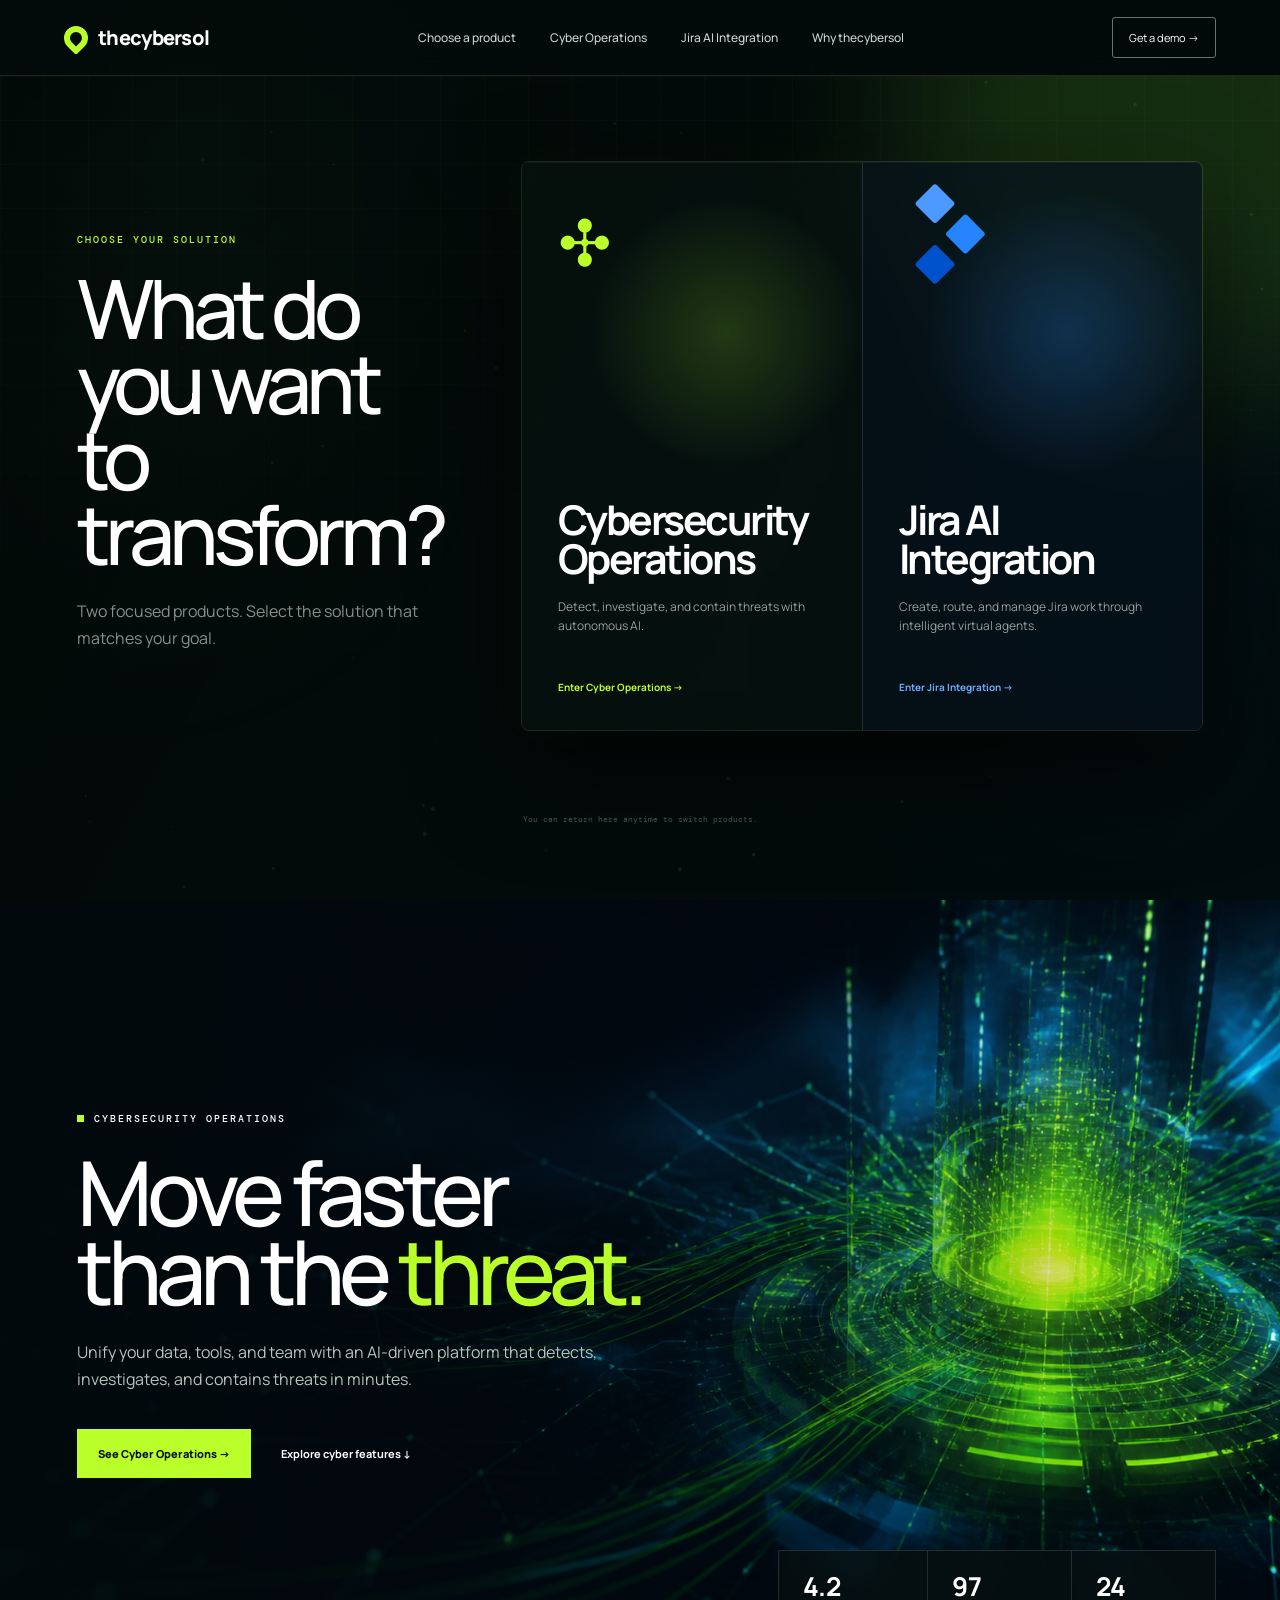
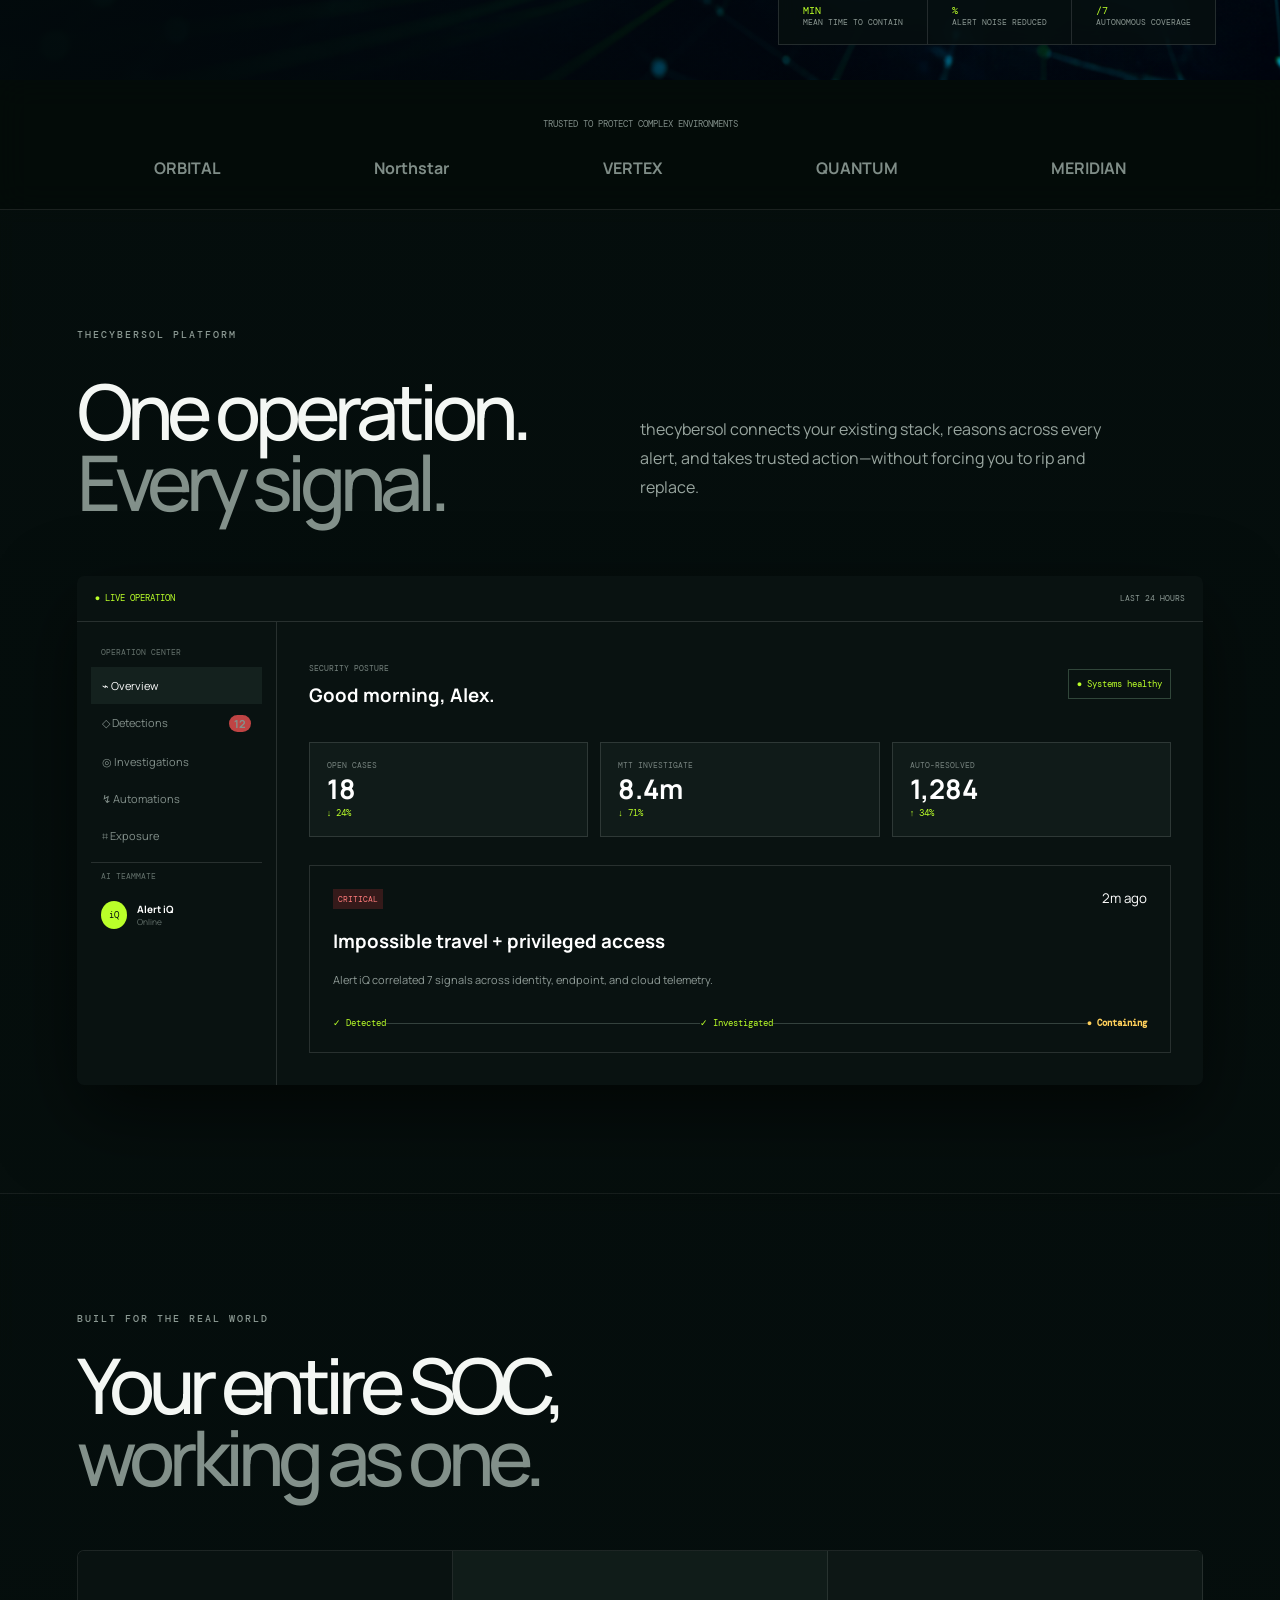
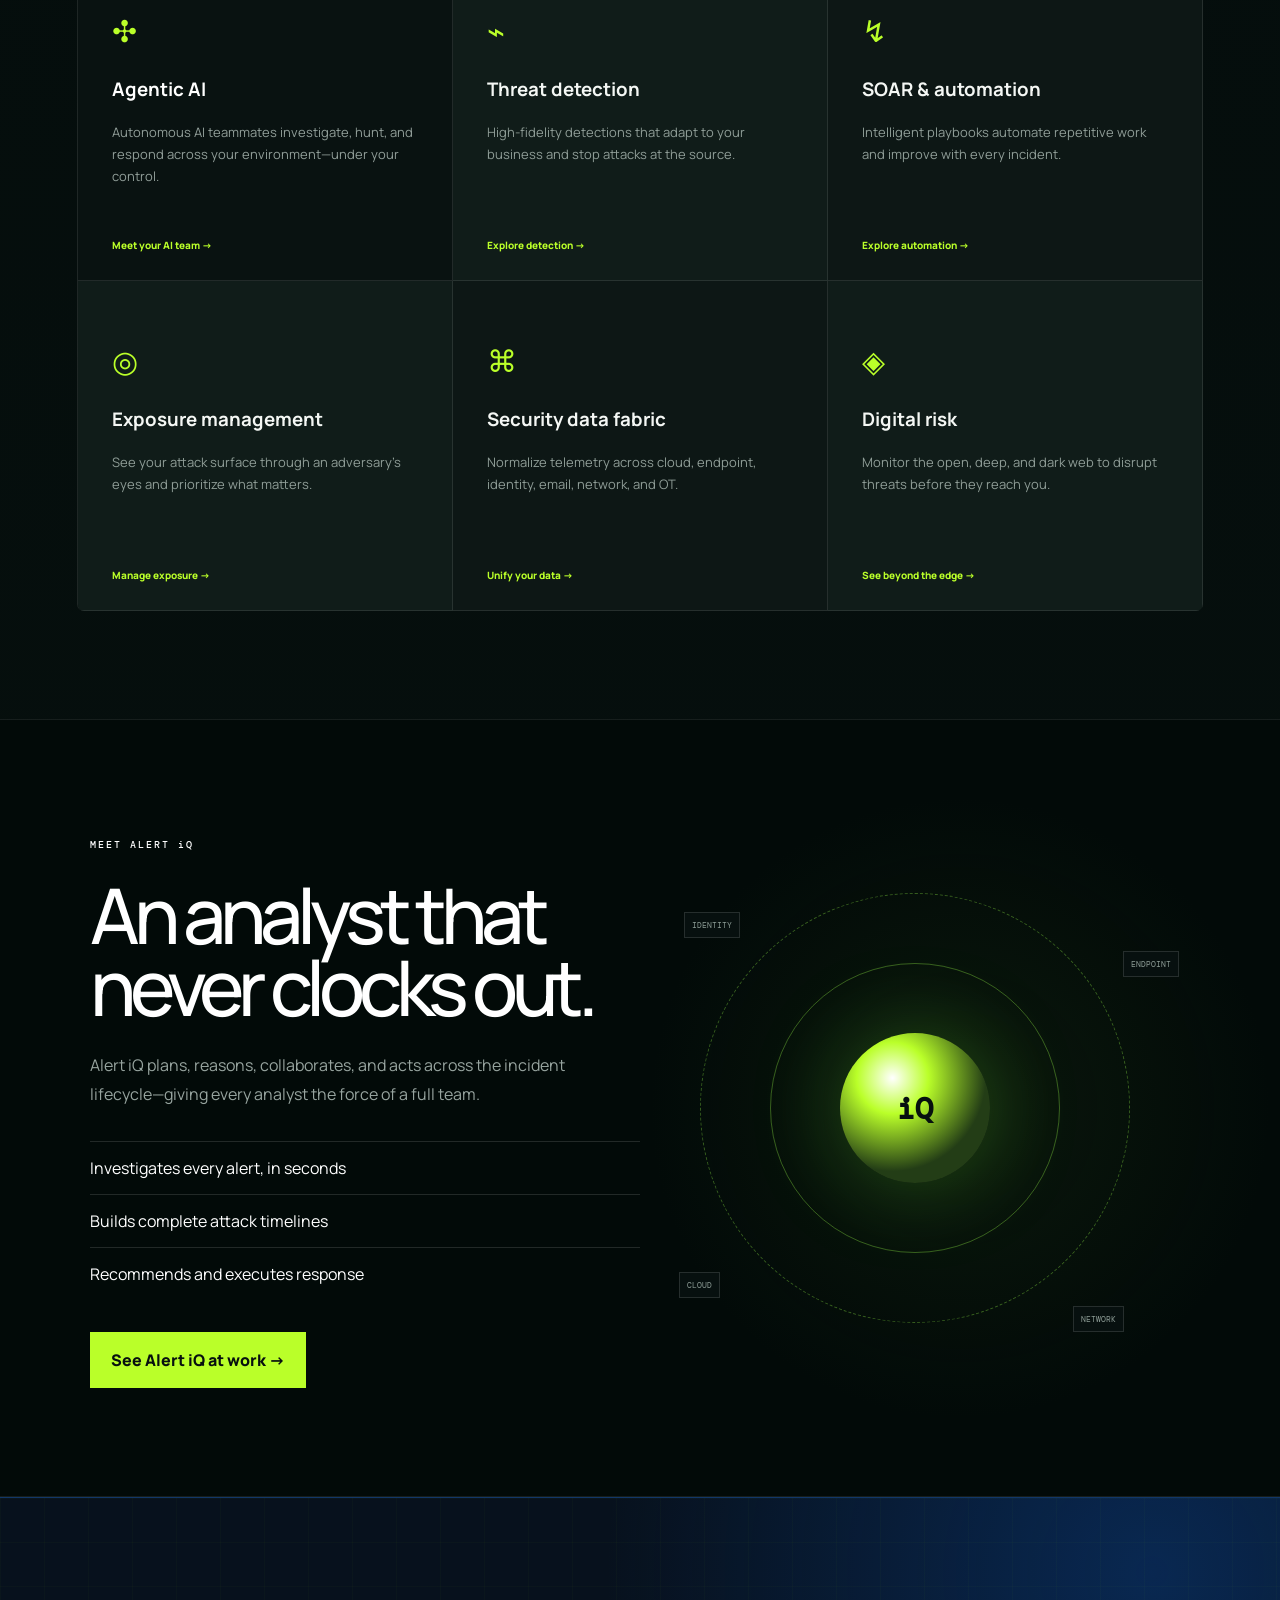
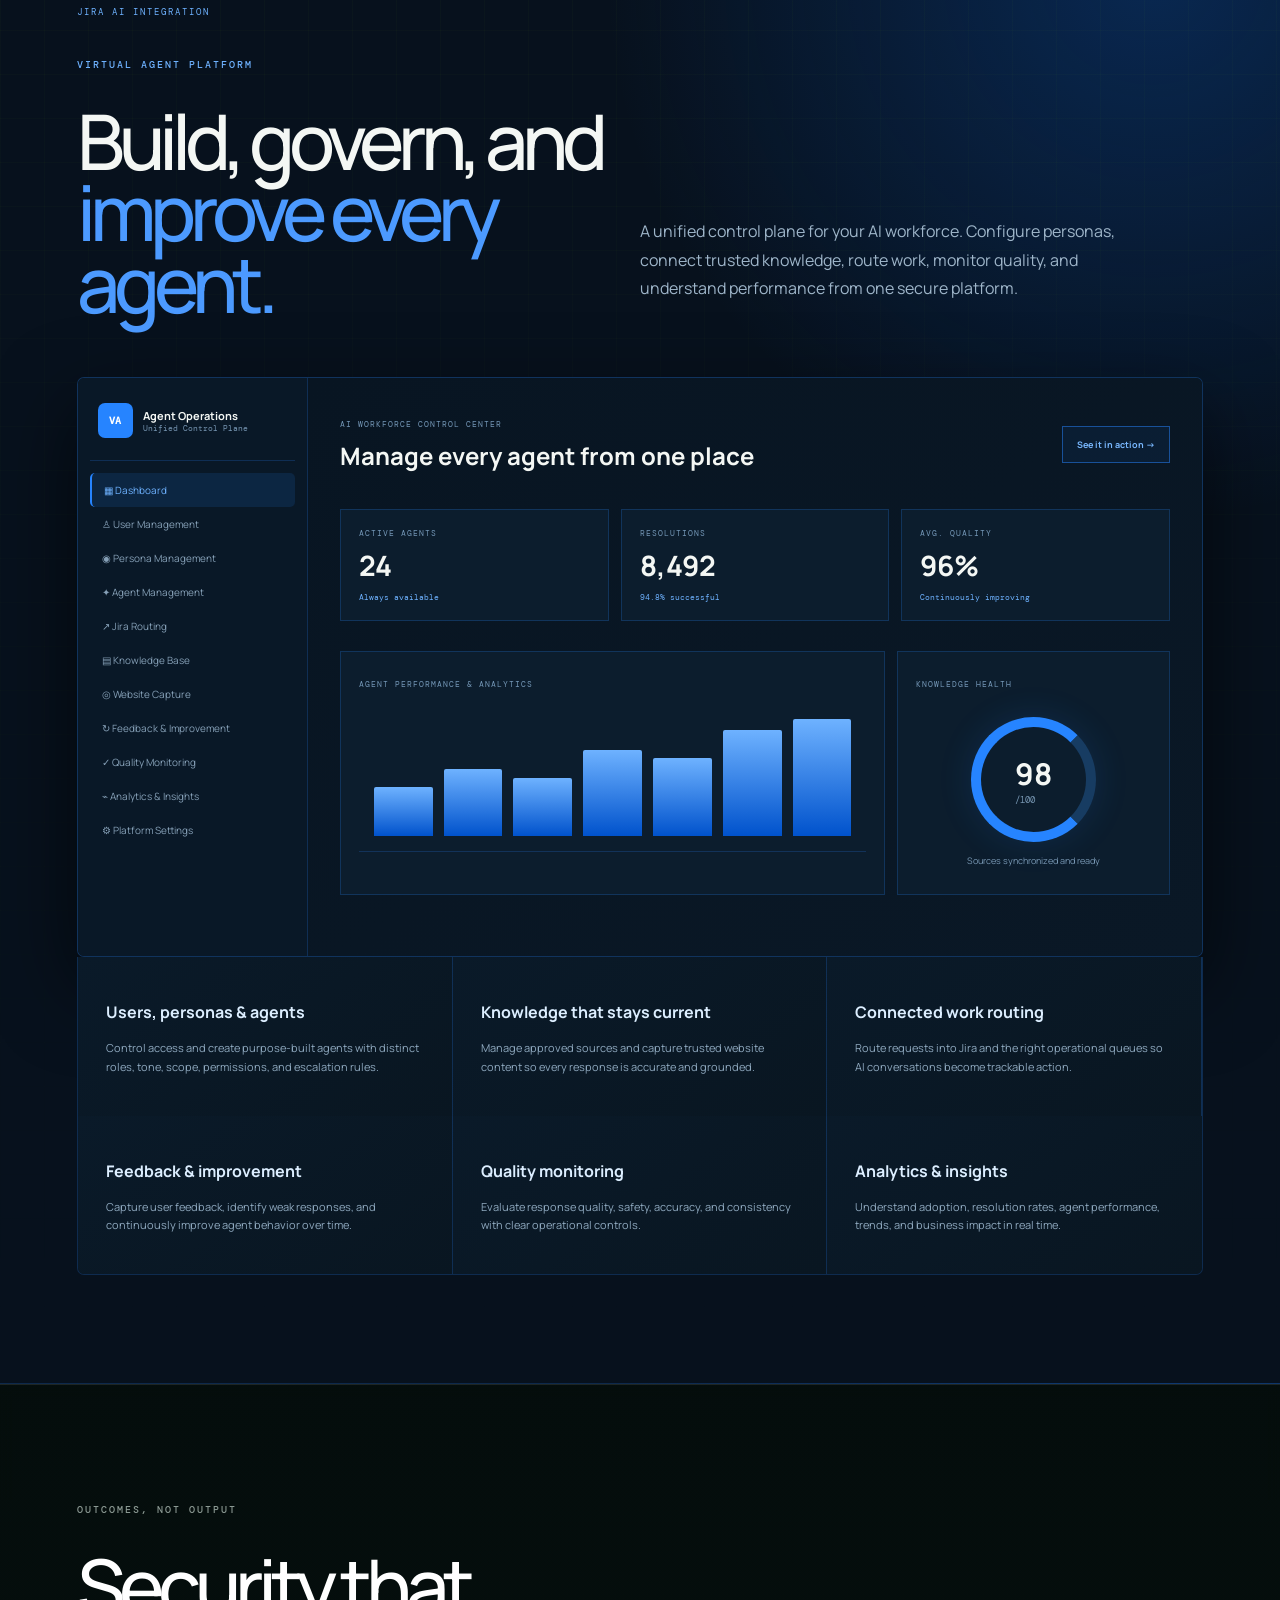
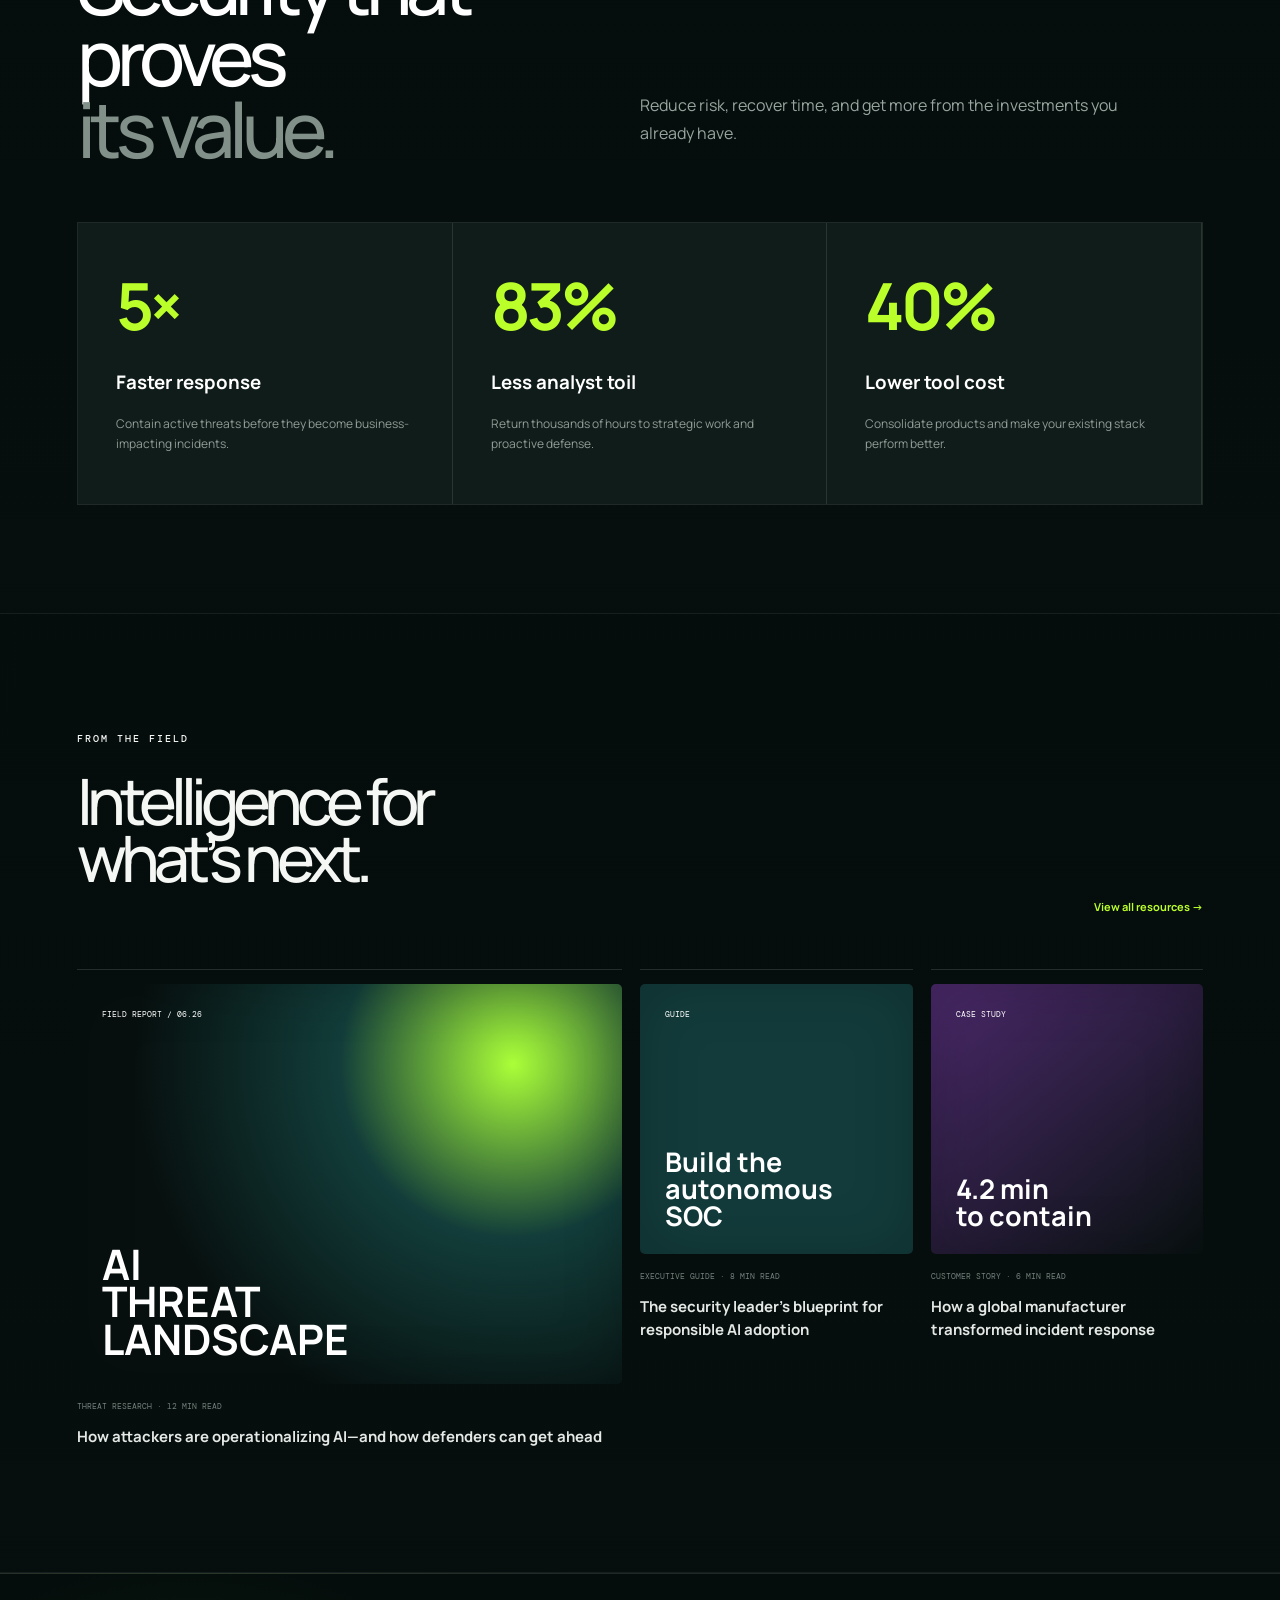
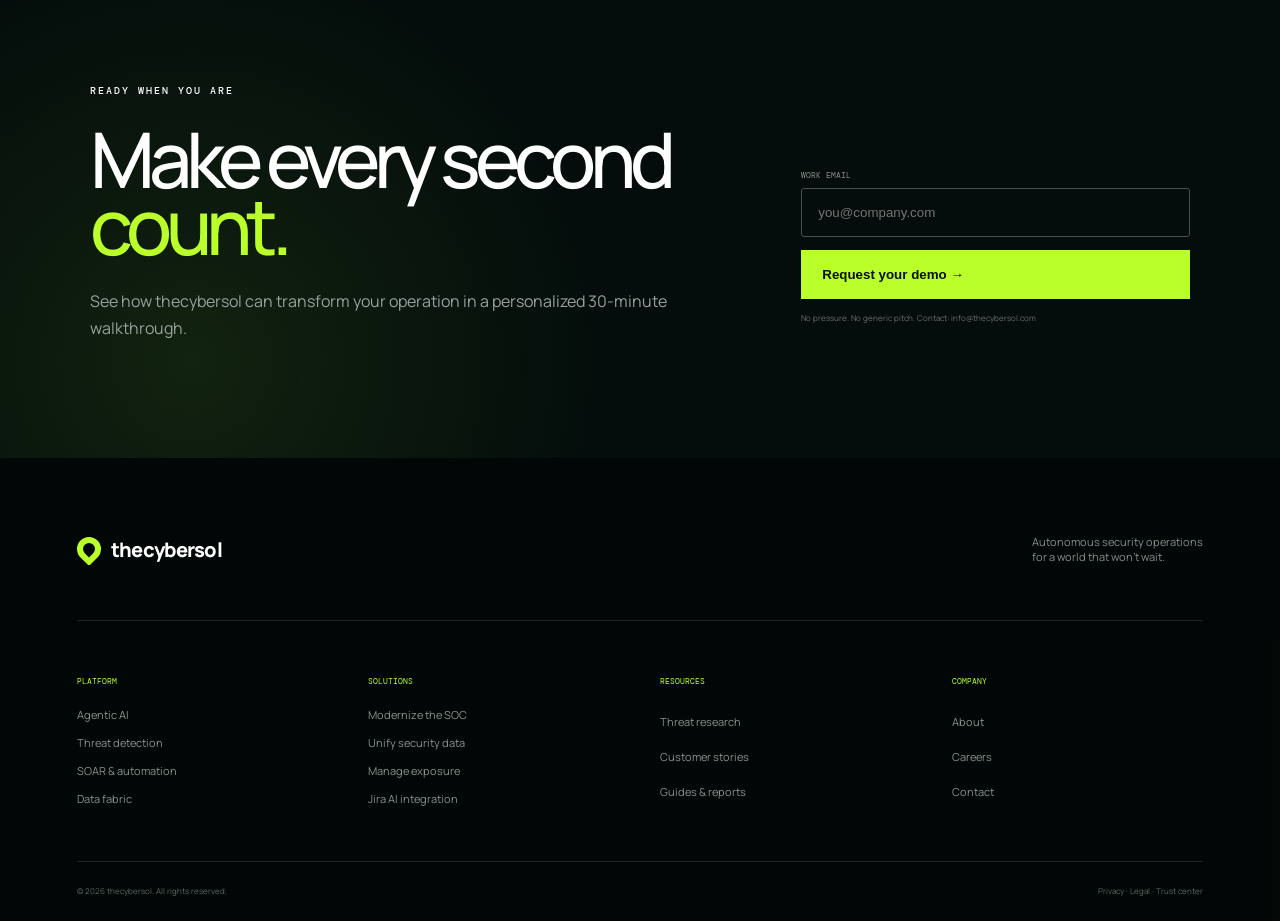
==== index.html @ edd3845a "Submit demo and career forms without redirects" ====
<!doctype html><html lang="en"><head><meta charset="utf-8"><meta name="viewport" content="width=device-width,initial-scale=1"><meta name="description" content="thecybersol unifies detection, investigation and response with agentic AI."><title>thecybersol | Autonomous Security Operations</title><link rel="preconnect" href="https://fonts.googleapis.com"><link rel="preconnect" href="https://fonts.gstatic.com" crossorigin><link href="https://fonts.googleapis.com/css2?family=DM+Mono:wght@400;500&family=Manrope:wght@400;500;600;700;800&display=swap" rel="stylesheet"><link rel="stylesheet" href="cyber.css?v=clean-6"><link rel="stylesheet" href="dark-theme.css?v=clean-6"><link rel="stylesheet" href="products.css?v=clean-6"><link rel="stylesheet" href="choice.css?v=clean-6"><link rel="stylesheet" href="jira-blue.css?v=clean-6"><link rel="stylesheet" href="no-numbers.css?v=clean-6"><link rel="stylesheet" href="resource-modal.css?v=clean-6"><link rel="stylesheet" href="live-theme.css?v=clean-6"><link rel="stylesheet" href="vivid-live.css?v=clean-6"><link rel="stylesheet" href="clean-polish.css?v=clean-6"><script src="cyber.js?v=form-7" defer></script></head><body>
<a class="skip" href="#main">Skip to content</a>
<header><a class="logo" href="#"><i></i>thecybersol</a><button class="menu" aria-expanded="false">Menu</button><nav><a href="#choose">Choose a product</a><a href="#cyber">Cyber Operations</a><a href="#jira">Jira AI Integration</a><a href="#results">Why thecybersol</a></nav><a class="outline" href="#demo">Get a demo →</a></header>
<main id="main"><section class="choice-gateway" id="choose"><div class="choice-head"><p class="eyebrow">CHOOSE YOUR SOLUTION</p><h1>What do you want<br>to transform?</h1><p>Two focused products. Select the solution that matches your goal.</p></div><div class="choice-grid"><a class="choice cyber-choice" href="#cyber"><span class="choice-number">01 / SECURITY</span><i>✣</i><div><h2>Cybersecurity<br>Operations</h2><p>Detect, investigate, and contain threats with autonomous AI.</p><b>Enter Cyber Operations →</b></div></a><a class="choice jira-choice" href="#jira"><span class="choice-number">02 / WORKFLOW</span><div class="choice-jira"><i></i><i></i><i></i></div><div><h2>Jira AI<br>Integration</h2><p>Create, route, and manage Jira work through intelligent virtual agents.</p><b>Enter Jira Integration →</b></div></a></div><small class="choice-note">You can return here anytime to switch products.</small></section><section class="hero" id="cyber"><img src="assets/cybersol-hero.png" alt="Abstract illuminated cybersecurity data network"><div class="shade"></div><div class="hero-copy"><p class="eyebrow"><i></i>CYBERSECURITY OPERATIONS</p><h1>Move faster<br>than the <em>threat.</em></h1><p>Unify your data, tools, and team with an AI-driven platform that detects, investigates, and contains threats in minutes.</p><div class="actions"><a class="btn" href="#demo">See Cyber Operations →</a><a href="#platform">Explore cyber features ↓</a></div></div><div class="metrics"><div><strong data-count="4.2">0</strong><b> MIN</b><small>MEAN TIME TO CONTAIN</small></div><div><strong data-count="97">0</strong><b>%</b><small>ALERT NOISE REDUCED</small></div><div><strong data-count="24">0</strong><b>/7</b><small>AUTONOMOUS COVERAGE</small></div></div></section>
<section class="trust"><small>TRUSTED TO PROTECT COMPLEX ENVIRONMENTS</small><div><b>ORBITAL</b><b>Northstar</b><b>VERTEX</b><b>QUANTUM</b><b>MERIDIAN</b></div></section>
<section class="section" id="platform"><div class="heading"><p class="eyebrow">THECYBERSOL PLATFORM</p><h2>One operation.<br><em>Every signal.</em></h2><p>thecybersol connects your existing stack, reasons across every alert, and takes trusted action—without forcing you to rip and replace.</p></div><div class="console"><div class="bar"><span>● LIVE OPERATION</span><small>LAST 24 HOURS</small></div><div class="console-body"><aside><small>OPERATION CENTER</small><a class="active">⌁ Overview</a><a>◇ Detections <b>12</b></a><a>◎ Investigations</a><a>↯ Automations</a><a>⌗ Exposure</a><hr><small>AI TEAMMATE</small><div class="agent"><i>iQ</i><span><b>Alert iQ</b><small>Online</small></span></div></aside><div class="dash"><div class="dash-head"><div><small>SECURITY POSTURE</small><h3>Good morning, Alex.</h3></div><span>● Systems healthy</span></div><div class="stats"><article><small>OPEN CASES</small><b>18</b><em>↓ 24%</em></article><article><small>MTT INVESTIGATE</small><b>8.4m</b><em>↓ 71%</em></article><article><small>AUTO-RESOLVED</small><b>1,284</b><em>↑ 34%</em></article></div><div class="case"><div><mark>CRITICAL</mark><small>2m ago</small></div><h3>Impossible travel + privileged access</h3><p>Alert iQ correlated 7 signals across identity, endpoint, and cloud telemetry.</p><div class="timeline"><span>✓ Detected</span><i></i><span>✓ Investigated</span><i></i><b>● Containing</b></div></div></div></div></div></section>
<section class="section" id="solutions"><div class="heading solo"><p class="eyebrow">BUILT FOR THE REAL WORLD</p><h2>Your entire SOC,<br><em>working as one.</em></h2></div><div class="cards"><article class="dark"><small>01</small><i>✣</i><h3>Agentic AI</h3><p>Autonomous AI teammates investigate, hunt, and respond across your environment—under your control.</p><a href="#demo">Meet your AI team →</a></article><article><small>02</small><i>⌁</i><h3>Threat detection</h3><p>High-fidelity detections that adapt to your business and stop attacks at the source.</p><a href="#demo">Explore detection →</a></article><article><small>03</small><i>↯</i><h3>SOAR & automation</h3><p>Intelligent playbooks automate repetitive work and improve with every incident.</p><a href="#demo">Explore automation →</a></article><article><small>04</small><i>◎</i><h3>Exposure management</h3><p>See your attack surface through an adversary's eyes and prioritize what matters.</p><a href="#demo">Manage exposure →</a></article><article><small>05</small><i>⌘</i><h3>Security data fabric</h3><p>Normalize telemetry across cloud, endpoint, identity, email, network, and OT.</p><a href="#demo">Unify your data →</a></article><article><small>06</small><i>◈</i><h3>Digital risk</h3><p>Monitor the open, deep, and dark web to disrupt threats before they reach you.</p><a href="#demo">See beyond the edge →</a></article></div></section>
<section class="alertiq"><div><p class="eyebrow">MEET ALERT iQ</p><h2>An analyst that<br>never clocks out.</h2><p>Alert iQ plans, reasons, collaborates, and acts across the incident lifecycle—giving every analyst the force of a full team.</p><ol><li><b>01</b> Investigates every alert, in seconds</li><li><b>02</b> Builds complete attack timelines</li><li><b>03</b> Recommends and executes response</li></ol><a class="btn" href="#demo">See Alert iQ at work →</a></div><div class="orb"><div class="ring one"></div><div class="ring two"></div><b>iQ</b><span class="t1">IDENTITY</span><span class="t2">ENDPOINT</span><span class="t3">CLOUD</span><span class="t4">NETWORK</span></div></section>
<section class="agent-platform section" id="agent-platform"><div class="heading"><p class="eyebrow">VIRTUAL AGENT PLATFORM</p><h2>Build, govern, and<br><em>improve every agent.</em></h2><p>A unified control plane for your AI workforce. Configure personas, connect trusted knowledge, route work, monitor quality, and understand performance from one secure platform.</p></div><div class="admin-shell"><aside><div class="admin-brand"><i>VA</i><span><b>Agent Operations</b><small>Unified Control Plane</small></span></div><a class="selected">▦ Dashboard</a><a>♙ User Management</a><a>◉ Persona Management</a><a>✦ Agent Management</a><a>↗ Jira Routing</a><a>▤ Knowledge Base</a><a>◎ Website Capture</a><a>↻ Feedback & Improvement</a><a>✓ Quality Monitoring</a><a>⌁ Analytics & Insights</a><a>⚙ Platform Settings</a></aside><div class="admin-main"><div class="admin-top"><div><small>AI WORKFORCE CONTROL CENTER</small><h3>Manage every agent from one place</h3></div><a href="#demo">See it in action →</a></div><div class="admin-stats"><article><small>ACTIVE AGENTS</small><b>24</b><span>Always available</span></article><article><small>RESOLUTIONS</small><b>8,492</b><span>94.8% successful</span></article><article><small>AVG. QUALITY</small><b>96%</b><span>Continuously improving</span></article></div><div class="admin-grid"><article><small>AGENT PERFORMANCE & ANALYTICS</small><div class="chart"><i style="height:38%"></i><i style="height:52%"></i><i style="height:45%"></i><i style="height:67%"></i><i style="height:61%"></i><i style="height:82%"></i><i style="height:91%"></i></div></article><article><small>KNOWLEDGE HEALTH</small><div class="health"><b>98</b><span>/100</span></div><p>Sources synchronized and ready</p></article></div></div></div><div class="agent-features"><article><b>01</b><h3>Users, personas & agents</h3><p>Control access and create purpose-built agents with distinct roles, tone, scope, permissions, and escalation rules.</p></article><article><b>02</b><h3>Knowledge that stays current</h3><p>Manage approved sources and capture trusted website content so every response is accurate and grounded.</p></article><article><b>03</b><h3>Connected work routing</h3><p>Route requests into Jira and the right operational queues so AI conversations become trackable action.</p></article><article><b>04</b><h3>Feedback & improvement</h3><p>Capture user feedback, identify weak responses, and continuously improve agent behavior over time.</p></article><article><b>05</b><h3>Quality monitoring</h3><p>Evaluate response quality, safety, accuracy, and consistency with clear operational controls.</p></article><article><b>06</b><h3>Analytics & insights</h3><p>Understand adoption, resolution rates, agent performance, trends, and business impact in real time.</p></article></div></section>
<section class="section results" id="results"><div class="heading"><p class="eyebrow">OUTCOMES, NOT OUTPUT</p><h2>Security that proves<br><em>its value.</em></h2><p>Reduce risk, recover time, and get more from the investments you already have.</p></div><div class="result-grid"><article><b>5×</b><h3>Faster response</h3><p>Contain active threats before they become business-impacting incidents.</p></article><article><b>83%</b><h3>Less analyst toil</h3><p>Return thousands of hours to strategic work and proactive defense.</p></article><article><b>40%</b><h3>Lower tool cost</h3><p>Consolidate products and make your existing stack perform better.</p></article></div></section>
<section class="section" id="resources"><div class="resource-head"><div><p class="eyebrow">FROM THE FIELD</p><h2>Intelligence for<br>what’s next.</h2></div><a href="#">View all resources →</a></div><div class="resources"><article class="wide"><div><small>FIELD REPORT / 06.26</small><b>AI<br>THREAT<br>LANDSCAPE</b></div><small>THREAT RESEARCH · 12 MIN READ</small><h3>How attackers are operationalizing AI—and how defenders can get ahead</h3></article><article><div class="tile teal"><small>GUIDE</small><b>Build the<br>autonomous SOC</b></div><small>EXECUTIVE GUIDE · 8 MIN READ</small><h3>The security leader’s blueprint for responsible AI adoption</h3></article><article><div class="tile purple"><small>CASE STUDY</small><b>4.2 min<br>to contain</b></div><small>CUSTOMER STORY · 6 MIN READ</small><h3>How a global manufacturer transformed incident response</h3></article></div></section>
<section class="demo" id="demo"><div><p class="eyebrow">READY WHEN YOU ARE</p><h2>Make every second<br><em>count.</em></h2><p>See how thecybersol can transform your operation in a personalized 30-minute walkthrough.</p></div><form><label>WORK EMAIL<input type="email" name="email" placeholder="you@company.com" required></label><button class="btn">Request your demo →</button><small>No pressure. No generic pitch. Contact: info@thecybersol.com</small><p aria-live="polite"></p></form></section></main>
<footer class="footer" id="company"><div class="footer-top"><a class="logo" href="#main"><i></i>thecybersol</a><p>Autonomous security operations<br>for a world that won't wait.</p></div><div class="links"><div><b>PLATFORM</b><a href="#cyber">Agentic AI</a><a href="#solutions">Threat detection</a><a href="#solutions">SOAR & automation</a><a href="#platform">Data fabric</a></div><div><b>SOLUTIONS</b><a href="#cyber">Modernize the SOC</a><a href="#platform">Unify security data</a><a href="#solutions">Manage exposure</a><a href="#jira">Jira AI integration</a></div><div><b>RESOURCES</b><a href="#resources">Threat research</a><a href="#results">Customer stories</a><a href="#resources">Guides & reports</a></div><div><b>COMPANY</b><a href="#choose">About</a><a href="careers.html">Careers</a><a href="#demo">Contact</a></div></div><div class="legal"><span>© 2026 thecybersol. All rights reserved.</span><span><a href="privacy.html">Privacy</a> · <a href="legal.html">Legal</a> · <a href="trust-center.html">Trust center</a></span></div></footer></body></html>
---- cyber.css ----
:root{--ink:#07100f;--paper:#f1f0e9;--lime:#baff29;--muted:#a4afaa;--line:#ffffff20}*{box-sizing:border-box}html{scroll-behavior:smooth}body{margin:0;background:var(--paper);color:var(--ink);font-family:Manrope,Arial,sans-serif}a{text-decoration:none;color:inherit}.skip{position:fixed;top:-60px;z-index:99;background:white;padding:12px}.skip:focus{top:10px}.alert{height:42px;background:var(--lime);display:flex;align-items:center;justify-content:center;gap:16px;font-size:11px}.alert b{font:500 9px DM Mono;background:#07100f;color:#fff;padding:5px 8px}.alert a{font-weight:800}header{height:78px;padding:0 5vw;background:var(--ink);color:#fff;display:flex;align-items:center;gap:4vw;border-bottom:1px solid var(--line);position:relative;z-index:10}.logo{font-size:20px;font-weight:800;display:flex;align-items:center}.logo i{width:24px;height:24px;border:6px solid var(--lime);border-radius:50% 50% 10% 50%;transform:rotate(45deg);margin-right:10px}.logo span{color:var(--lime)}nav{display:flex;gap:30px;margin:auto}nav a{font-size:12px;color:#cad3cf}.outline{border:1px solid #66736e;padding:12px 16px;font-size:11px}.menu{display:none}.hero{height:calc(100vh - 120px);min-height:650px;background:#030b0c;color:#fff;position:relative;display:flex;align-items:center;padding:6vw;overflow:hidden}.hero>img,.shade{position:absolute;inset:0;width:100%;height:100%;object-fit:cover}.shade{background:linear-gradient(90deg,#020a0ce8,#020a0c50 60%,transparent)}.hero-copy{position:relative;max-width:800px;z-index:2}.eyebrow{font:500 10px DM Mono;letter-spacing:2px}.hero .eyebrow i{display:inline-block;width:7px;height:7px;background:var(--lime);margin-right:10px}.hero h1,.heading h2,.alertiq h2,.demo h2,.resource-head h2{font-size:clamp(55px,7vw,108px);letter-spacing:-6px;line-height:.88;font-weight:500;margin:28px 0}.hero h1 em,.heading h2 em,.demo h2 em{font-style:normal;color:var(--lime)}.hero-copy>p:not(.eyebrow){max-width:590px;color:#b7c3be;line-height:1.7}.actions{display:flex;gap:30px;align-items:center;margin-top:35px;font-size:11px;font-weight:700}.btn{display:inline-flex;border:0;background:var(--lime);color:var(--ink);padding:17px 21px;font-weight:800;cursor:pointer}.metrics{position:absolute;right:5vw;bottom:35px;z-index:3;display:flex;background:#07100fcc;backdrop-filter:blur(12px);border:1px solid var(--line)}.metrics div{padding:17px 24px;border-right:1px solid var(--line);display:grid}.metrics div:last-child{border:0}.metrics strong{font-size:26px;display:inline}.metrics b{color:var(--lime);font:10px DM Mono}.metrics small{font:8px DM Mono;color:#8b9893}.trust{text-align:center;padding:30px 6vw;border-bottom:1px solid #ccd0c8}.trust small{font:9px DM Mono;color:#69726f}.trust div{display:flex;justify-content:space-around;margin-top:25px;color:#737b78}.section{padding:120px 7vw}.heading{display:grid;grid-template-columns:1fr 1fr;align-items:end;margin-bottom:65px}.heading .eyebrow{grid-column:1/-1;color:#5b6561}.heading h2{font-size:clamp(46px,6vw,84px);margin:24px 0 0}.heading h2 em{color:#65706c}.heading>p:last-child{max-width:500px;color:#5c6662;line-height:1.8}.heading.solo{display:block}.console{max-width:1180px;margin:auto;background:#091211;color:white;box-shadow:0 35px 80px #7a858070}.bar{height:46px;display:flex;justify-content:space-between;align-items:center;padding:0 18px;border-bottom:1px solid var(--line);font:9px DM Mono;color:#8c9994}.bar span{color:var(--lime)}.console-body{display:grid;grid-template-columns:200px 1fr;min-height:450px}.console aside{padding:25px 14px;border-right:1px solid var(--line);display:flex;flex-direction:column}.console aside>small{font:8px DM Mono;color:#64716c;padding:0 10px 10px}.console aside>a{padding:11px;color:#84918c;font-size:11px}.console aside>a.active{background:#14211e;color:white}.console aside>a b{float:right;background:#bf4444;padding:1px 5px;border-radius:10px}.console hr{border:0;border-top:1px solid var(--line);width:100%}.agent{display:flex;align-items:center;gap:10px;padding:10px}.agent>i{background:var(--lime);color:#07100f;border-radius:50%;padding:8px;font:9px DM Mono}.agent span{display:grid;font-size:10px}.agent small{color:#66736e}.dash{padding:32px}.dash-head{display:flex;justify-content:space-between;align-items:center}.dash-head small,.stats small{font:8px DM Mono;color:#76827e}.dash-head h3{margin:6px 0}.dash-head>span{font:9px DM Mono;color:var(--lime);border:1px solid #31463a;padding:8px}.stats{display:grid;grid-template-columns:repeat(3,1fr);gap:12px;margin:28px 0}.stats article{display:grid;background:#101b19;border:1px solid var(--line);padding:17px}.stats b{font-size:27px}.stats em{font:9px DM Mono;color:var(--lime);font-style:normal}.case{border:1px solid var(--line);padding:23px}.case>div:first-child{display:flex;justify-content:space-between}.case mark{background:#351a1a;color:#ff7b7b;font:8px DM Mono;padding:5px}.case p{color:#8f9b97;font-size:11px}.timeline{display:flex;align-items:center;margin-top:30px;font:9px DM Mono;color:var(--lime)}.timeline i{height:1px;flex:1;background:#34413d}.timeline b{color:#ffd05b}.cards{display:grid;grid-template-columns:repeat(3,1fr);border-top:1px solid #c4c9c1;border-left:1px solid #c4c9c1}.cards article{min-height:350px;padding:30px;border-right:1px solid #c4c9c1;border-bottom:1px solid #c4c9c1;position:relative}.cards small{font:9px DM Mono;color:#7f8784}.cards i{display:block;font-style:normal;font-size:30px;margin:50px 0 25px}.cards p{color:#65706c;line-height:1.7;font-size:13px}.cards a{position:absolute;bottom:28px;font-size:10px;font-weight:800}.cards .dark{background:#091211;color:white}.cards .dark p{color:#919e99}.cards .dark i,.cards .dark a{color:var(--lime)}.alertiq{background:#07100f;color:white;padding:110px 8vw;display:grid;grid-template-columns:1fr 1fr;overflow:hidden}.alertiq h2{font-size:clamp(48px,6vw,82px)}.alertiq>div>p:not(.eyebrow){color:#97a49f;line-height:1.8;max-width:530px}.alertiq ol{list-style:none;padding:0;margin:32px 0}.alertiq li{border-top:1px solid var(--line);padding:15px 0}.alertiq li b{font:9px DM Mono;color:var(--lime);margin-right:20px}.orb{min-height:520px;display:grid;place-items:center;position:relative}.orb>b{width:150px;height:150px;border-radius:50%;display:grid;place-items:center;color:#07100f;font:700 30px DM Mono;background:radial-gradient(circle at 35% 30%,white,var(--lime) 25%,#233d16 65%);box-shadow:0 0 90px #75ff3644}.ring{position:absolute;border:1px solid #9aff4a55;border-radius:50%;animation:spin 18s linear infinite}.one{width:290px;height:290px}.two{width:430px;height:430px;border-style:dashed;animation-direction:reverse}.orb span{position:absolute;border:1px solid var(--line);background:#07100f;padding:7px;font:8px DM Mono;color:#8e9d97}.t1{top:15%;left:8%}.t2{top:22%;right:2%}.t3{bottom:16%;left:7%}.t4{bottom:10%;right:12%}@keyframes spin{to{transform:rotate(360deg)}}.results{background:#dff966}.result-grid{display:grid;grid-template-columns:repeat(3,1fr);border-top:1px solid #8fa53b}.result-grid article{padding:42px 35px;border-right:1px solid #8fa53b}.result-grid article>b{font-size:65px;letter-spacing:-4px}.result-grid p{font-size:12px;line-height:1.7;color:#46501f}.results blockquote{max-width:900px;text-align:center;margin:110px auto 0;font-size:clamp(25px,3vw,42px)}.results blockquote footer{display:flex;justify-content:center;align-items:center;gap:12px;margin-top:25px}.results blockquote footer>b{width:40px;height:40px;background:#07100f;color:white;border-radius:50%;display:grid;place-items:center;font:10px DM Mono}.results blockquote span{display:grid;text-align:left;font-size:11px}.results blockquote small{font-size:8px}.resource-head{display:flex;justify-content:space-between;align-items:end;margin-bottom:55px}.resource-head h2{font-size:clamp(45px,5vw,72px)}.resource-head>a{font-size:11px;font-weight:bold}.resources{display:grid;grid-template-columns:2fr 1fr 1fr;gap:18px}.resources article{border-top:1px solid #bdc2ba;padding-top:14px}.resources article>small{display:block;font:8px DM Mono;color:#707976;margin:17px 0 10px}.resources h3{font-size:15px;line-height:1.5}.wide>div,.tile{height:270px;padding:25px;color:white;display:flex;flex-direction:column;justify-content:space-between}.wide>div{height:400px;background:radial-gradient(circle at 80% 20%,#aaff38,#123d3a 32%,#07100f 70%)}.wide>div small,.tile small{font:8px DM Mono}.wide>div b{font-size:42px;line-height:.9}.tile b{font-size:27px;line-height:1}.teal{background:#133b3b}.purple{background:linear-gradient(140deg,#4b296b,#091211)}.demo{padding:100px 8vw;background:#0a1312;color:white;display:grid;grid-template-columns:1.2fr .8fr;gap:10vw;align-items:end}.demo h2{font-size:clamp(50px,6vw,82px)}.demo>div>p:last-child{color:#95a29d;line-height:1.7}.demo form{display:grid;gap:13px}.demo label{font:8px DM Mono;color:#85918c}.demo input{display:block;width:100%;margin-top:8px;background:transparent;border:1px solid #45514d;padding:16px;color:white}.demo button{justify-content:space-between}.demo form small{font-size:8px;color:#65716d}.demo form p{color:var(--lime);font-size:11px}.footer{background:#040a0a;color:white;padding:65px 7vw 25px}.footer-top{display:flex;justify-content:space-between;border-bottom:1px solid var(--line);padding-bottom:45px}.footer-top p{color:#84918c;font-size:11px}.links{display:grid;grid-template-columns:repeat(4,1fr);padding:55px 0}.links div{display:grid;gap:13px}.links b{color:var(--lime);font:8px DM Mono;margin-bottom:8px}.links a{font-size:11px;color:#87948f}.legal{display:flex;justify-content:space-between;border-top:1px solid var(--line);padding-top:23px;color:#5e6965;font-size:8px}@media(max-width:800px){.alert span{display:none}header nav,header .outline{display:none}.menu{display:block;margin-left:auto;background:none;color:white;border:1px solid #66736e;padding:8px}header.open nav{display:flex;position:absolute;top:78px;left:0;right:0;background:#07100f;flex-direction:column;padding:25px}.hero{height:auto;min-height:760px;padding:70px 6vw}.hero h1{font-size:57px;letter-spacing:-4px}.metrics{left:5vw;right:5vw;bottom:22px}.metrics div{flex:1;padding:12px}.metrics small{display:none}.trust div{flex-wrap:wrap;gap:20px}.section{padding:75px 6vw}.heading{display:block}.hero h1,.heading h2,.alertiq h2,.demo h2,.resource-head h2{letter-spacing:-3px}.console-body{grid-template-columns:1fr}.console aside{display:none}.dash{padding:17px}.stats{grid-template-columns:1fr}.cards,.alertiq,.demo{grid-template-columns:1fr}.alertiq{padding:75px 6vw}.orb{min-height:420px}.two{width:350px;height:350px}.result-grid,.resources{grid-template-columns:1fr}.resource-head{display:block}.wide>div{height:330px}.footer-top{flex-direction:column;gap:25px}.links{grid-template-columns:1fr 1fr;gap:40px}.legal{gap:20px}}
---- dark-theme.css ----
body{background:#07100f;color:#f4f7f4}.trust,.section{background:#0a1211;color:#f4f7f4}.trust{border-color:#ffffff18}.trust small,.trust div{color:#7f8d87}.heading .eyebrow{color:#8b9993}.heading h2 em{color:#82908a}.heading>p:last-child{color:#98a59f}.cards,.cards article{border-color:#ffffff1a}.cards article{background:#0d1715}.cards article:nth-child(even){background:#101c19}.cards p{color:#8f9d97}.cards i,.cards a,.resource-head>a{color:var(--lime)}.results{background:#0c1614;color:#fff;border-top:1px solid #ffffff18}.result-grid,.result-grid article{border-color:#ffffff1c}.result-grid article{background:#101c19}.result-grid article>b{color:var(--lime)}.result-grid p{color:#8f9d97}.results blockquote{color:#d8e0dc}.resources article{border-color:#ffffff20}.resources article>small{color:#74817c}.resources h3{color:#e4e9e6}.agent-platform{background:#050c0b!important}.admin-shell{max-width:1200px;margin:auto;display:grid;grid-template-columns:230px 1fr;min-height:580px;background:#091210;border:1px solid #ffffff1c;box-shadow:0 35px 100px #000}.admin-shell>aside{padding:20px 12px;border-right:1px solid #ffffff18;display:flex;flex-direction:column}.admin-brand{display:flex;align-items:center;gap:10px;padding:5px 8px 22px;margin-bottom:12px;border-bottom:1px solid #ffffff18}.admin-brand>i{width:35px;height:35px;border-radius:7px;background:var(--lime);color:#06100d;display:grid;place-items:center;font:700 10px DM Mono}.admin-brand span{display:grid}.admin-brand b{font-size:11px}.admin-brand small{font:8px DM Mono;color:#71807a}.admin-shell aside>a{padding:10px 12px;border-radius:5px;color:#7f8d87;font-size:10px}.admin-shell aside>a.selected{background:#baff2915;color:var(--lime);border-left:2px solid var(--lime)}.admin-main{padding:32px}.admin-top{display:flex;justify-content:space-between;align-items:center}.admin-top small,.admin-stats small,.admin-grid article>small{font:8px DM Mono;letter-spacing:1px;color:#75837d}.admin-top h3{font-size:24px;margin:7px 0}.admin-top a{border:1px solid #40504a;padding:11px 14px;color:var(--lime);font-size:9px;font-weight:bold}.admin-stats{display:grid;grid-template-columns:repeat(3,1fr);gap:12px;margin:30px 0}.admin-stats article,.admin-grid article{padding:18px;background:#0d1916;border:1px solid #ffffff17}.admin-stats article{display:grid}.admin-stats b{font-size:28px;margin:8px 0}.admin-stats span{font:8px DM Mono;color:var(--lime)}.admin-grid{display:grid;grid-template-columns:2fr 1fr;gap:12px}.admin-grid article{min-height:230px}.chart{height:160px;display:flex;gap:11px;align-items:end;border-bottom:1px solid #ffffff20;padding:15px}.chart i{flex:1;background:linear-gradient(var(--lime),#2f5c31);border-radius:2px 2px 0 0}.health{width:125px;height:125px;border:10px solid var(--lime);border-right-color:#294238;border-radius:50%;display:grid;place-content:center;margin:25px auto 12px}.health b{font-size:30px}.health span{font:9px DM Mono;color:#71807a}.admin-grid article>p{text-align:center;font-size:9px;color:#75837d}.agent-features{max-width:1200px;margin:0 auto;display:grid;grid-template-columns:repeat(3,1fr);border:1px solid #ffffff18;border-top:0}.agent-features article{padding:28px;border-right:1px solid #ffffff18}.agent-features article:last-child{border:0}.agent-features article>b{font:9px DM Mono;color:var(--lime)}.agent-features h3{font-size:16px}.agent-features p{font-size:11px;line-height:1.7;color:#82908a}@media(max-width:800px){.admin-shell{grid-template-columns:1fr}.admin-shell>aside{display:none}.admin-main{padding:18px}.admin-stats,.admin-grid,.agent-features{grid-template-columns:1fr}.agent-features article{border-right:0;border-bottom:1px solid #ffffff18}.admin-top{align-items:flex-start;gap:12px}.admin-top a{white-space:nowrap}}
---- products.css ----
.product-split{background:#07100f!important;border-bottom:1px solid #ffffff18}.product-intro{max-width:900px;margin-bottom:65px}.product-intro h2{font-size:clamp(48px,6vw,84px);line-height:.92;letter-spacing:-5px;font-weight:500;margin:25px 0}.product-intro h2 em{font-style:normal;color:#82908a}.product-intro>p:last-child{max-width:620px;color:#92a09a;line-height:1.8}.product-columns{display:grid;grid-template-columns:1fr 1fr;max-width:1200px;margin:auto;border:1px solid #ffffff20}.product-columns article{min-height:650px;padding:45px;position:relative;overflow:hidden}.product-columns article+article{border-left:1px solid #ffffff20}.cyber-product{background:radial-gradient(circle at 85% 5%,#365e1f80,transparent 30%),#0b1513}.jira-product{background:radial-gradient(circle at 85% 5%,#2054a980,transparent 32%),#0b1418}.product-no{font:9px DM Mono;letter-spacing:2px;color:#74817c}.product-symbol{font-size:60px;color:var(--lime);margin:70px 0 30px}.product-columns h3{font-size:clamp(36px,4vw,58px);line-height:.95;letter-spacing:-3px;margin:0 0 25px}.product-columns p{max-width:490px;color:#94a19c;line-height:1.7;font-size:13px}.product-columns ul{list-style:none;padding:0;margin:32px 0 75px}.product-columns li{padding:13px 0;border-top:1px solid #ffffff18;font-size:11px;color:#d4dcd8}.product-columns li:before{content:'✓';color:var(--lime);margin-right:12px}.product-columns article>a{position:absolute;bottom:42px;font-size:10px;font-weight:800;color:var(--lime)}.jira-product article>a{color:#72a7ff}.jira-mark{width:75px;height:75px;position:relative;margin:66px 0 28px;transform:rotate(45deg)}.jira-mark span{position:absolute;width:30px;height:30px;background:#4c9aff;border-radius:4px}.jira-mark span:first-child{left:0;top:0}.jira-mark span:nth-child(2){right:0;top:0;background:#2684ff}.jira-mark span:last-child{right:0;bottom:0;background:#0052cc}.jira-product li:before,.jira-product>a{color:#67a5ff!important}.agent-features{grid-template-columns:repeat(3,1fr)}@media(max-width:800px){.product-intro h2{letter-spacing:-3px}.product-columns{grid-template-columns:1fr}.product-columns article{min-height:610px;padding:30px}.product-columns article+article{border-left:0;border-top:1px solid #ffffff20}.product-symbol{margin-top:45px}.jira-mark{margin-top:45px}}
---- choice.css ----
.choice-gateway{min-height:calc(100vh - 120px);background:#050b0b;color:#fff;padding:70px 6vw 45px;display:grid;grid-template-columns:.72fr 1.28fr;gap:5vw;align-items:center}.choice-head .eyebrow{color:var(--lime)}.choice-head h1{font-size:clamp(52px,6vw,92px);line-height:.9;letter-spacing:-6px;font-weight:500;margin:25px 0}.choice-head>p:last-child{color:#84918c;line-height:1.7;max-width:460px}.choice-grid{display:grid;grid-template-columns:1fr 1fr;height:600px;border:1px solid #ffffff20}.choice{padding:30px;display:flex;flex-direction:column;justify-content:space-between;position:relative;overflow:hidden;transition:transform .25s,background .25s}.choice:hover{transform:translateY(-8px);z-index:2}.choice+.choice{border-left:1px solid #ffffff20}.cyber-choice{background:radial-gradient(circle at 60% 30%,#7cbd293d,transparent 30%),#0c1714}.jira-choice{background:radial-gradient(circle at 60% 30%,#2678db45,transparent 32%),#0b141a}.choice-number{font:9px DM Mono;letter-spacing:2px;color:#84918c}.choice>i{font-style:normal;color:var(--lime);font-size:64px}.choice h2{font-size:clamp(30px,3.2vw,48px);line-height:.96;letter-spacing:-3px;margin:0 0 18px}.choice p{color:#93a09b;font-size:12px;line-height:1.6;min-height:58px}.choice b{display:block;margin-top:25px;color:var(--lime);font-size:10px}.jira-choice b{color:#6dadff}.choice-jira{width:72px;height:72px;position:relative;transform:rotate(45deg)}.choice-jira i{position:absolute;width:29px;height:29px;border-radius:3px;background:#4c9aff}.choice-jira i:nth-child(2){right:0;background:#2684ff}.choice-jira i:last-child{right:0;bottom:0;background:#0052cc}.choice-note{grid-column:1/-1;text-align:center;font:8px DM Mono;color:#58645f;margin-top:-25px}.hero[id]{scroll-margin-top:0}.agent-platform{scroll-margin-top:0}.agent-platform:before{content:'02  /  JIRA AI INTEGRATION';display:block;color:#67a5ff;font:9px DM Mono;letter-spacing:2px;margin-bottom:30px}.agent-platform .heading .eyebrow{color:#67a5ff}@media(max-width:900px){.choice-gateway{grid-template-columns:1fr;padding-top:55px}.choice-head h1{letter-spacing:-4px}.choice-grid{height:auto}.choice{min-height:450px}.choice-note{margin:0}}@media(max-width:600px){.choice-grid{grid-template-columns:1fr}.choice+.choice{border-left:0;border-top:1px solid #ffffff20}.choice{min-height:410px}.choice-gateway{padding:50px 5vw}.choice-head h1{font-size:50px}}
---- jira-blue.css ----
/* Jira product identity: blue, visually separate from green Cyber Operations */
#jira{background:radial-gradient(circle at 90% 5%,#0c55b955,transparent 30%),#07111d!important;border-top:1px solid #2684ff55;border-bottom:1px solid #2684ff35}#jira:before{color:#6eb2ff}#jira .heading .eyebrow{color:#6eb2ff}#jira .heading h2 em{color:#4c9aff}#jira .heading>p:last-child{color:#9eb5c9}#jira .admin-shell{background:#081421;border-color:#2684ff45;box-shadow:0 35px 100px #00142f}#jira .admin-shell>aside{background:#091827;border-color:#2684ff35}#jira .admin-brand{border-color:#2684ff35}#jira .admin-brand>i{background:#2684ff;color:white}#jira .admin-brand small{color:#7796b3}#jira .admin-shell aside>a{color:#86a0b7}#jira .admin-shell aside>a.selected{background:#2684ff20;color:#6eb2ff;border-left-color:#2684ff}#jira .admin-main{background:linear-gradient(145deg,#081522,#0a1826)}#jira .admin-top small,#jira .admin-stats small,#jira .admin-grid article>small{color:#7497b7}#jira .admin-top a{border-color:#2684ff80;color:#79b8ff;background:#2684ff12}#jira .admin-stats article,#jira .admin-grid article{background:#0c1d2d;border-color:#2684ff38}#jira .admin-stats span{color:#6eb2ff}#jira .chart{border-color:#2684ff35}#jira .chart i{background:linear-gradient(#6eb2ff,#0052cc)}#jira .health{border-color:#2684ff;border-right-color:#173c62;box-shadow:0 0 35px #2684ff22}#jira .health span,#jira .admin-grid article>p{color:#7897b3}#jira .agent-features{border-color:#2684ff35;background:#081522}#jira .agent-features article{border-color:#2684ff35;background:linear-gradient(145deg,#0a1a29,#091621)}#jira .agent-features article>b{color:#6eb2ff}#jira .agent-features h3{color:#dceeff}#jira .agent-features p{color:#8fa9bf}.jira-choice{box-shadow:inset 0 0 0 1px #2684ff22}.jira-choice:hover{background:radial-gradient(circle at 60% 30%,#2684ff66,transparent 35%),#0b1825}
---- no-numbers.css ----
.choice-number,.cards article>small,.alertiq li>b,.agent-features article>b{display:none!important}.agent-platform:before{content:'JIRA AI INTEGRATION'}.choice{padding-top:42px}.cards i{margin-top:25px}.alertiq li{padding-left:0}
---- resource-modal.css ----
.resources article{cursor:pointer;transition:transform .25s,border-color .25s}.resources article:hover{transform:translateY(-6px);border-color:var(--lime)}.resources article:focus-visible{outline:2px solid var(--lime);outline-offset:5px}.modal-open{overflow:hidden}.resource-modal{position:fixed;inset:0;z-index:1000;background:#020807e8;backdrop-filter:blur(12px);display:grid;place-items:center;padding:24px;opacity:0;visibility:hidden;transition:opacity .2s,visibility .2s}.resource-modal.open{opacity:1;visibility:visible}.resource-dialog{width:min(720px,100%);max-height:90vh;overflow:auto;background:#0b1714;color:#fff;border:1px solid #baff2945;padding:clamp(30px,5vw,65px);position:relative;box-shadow:0 30px 100px #000}.resource-close{position:absolute;right:22px;top:18px;width:40px;height:40px;border:1px solid #ffffff30;background:transparent;color:white;font-size:25px;cursor:pointer}.resource-label{font:10px DM Mono;letter-spacing:2px;color:var(--lime)}.resource-dialog h2{font-size:clamp(30px,4vw,50px);line-height:1.05;letter-spacing:-2px;margin:25px 0}.resource-body{color:#a2aea9;line-height:1.8;font-size:14px}.resource-dialog ul{list-style:none;padding:0;margin:30px 0}.resource-dialog li{border-top:1px solid #ffffff1b;padding:14px 0;font-size:12px}.resource-dialog li:before{content:'✓';color:var(--lime);margin-right:12px}@media(max-width:600px){.resource-dialog{padding:55px 25px 30px}}
---- live-theme.css ----
:root{--glass:rgba(8,18,16,.78);--green-glow:rgba(186,255,41,.18);--blue-glow:rgba(38,132,255,.2)}html{background:#030908}body{background:transparent!important;position:relative}.live-wallpaper{position:fixed;inset:0;z-index:-3;background:radial-gradient(circle at 15% 15%,#16301e 0,transparent 30%),radial-gradient(circle at 88% 40%,#071f3b 0,transparent 32%),linear-gradient(135deg,#030908,#07110f 48%,#03090d);pointer-events:none}.choice-gateway:before,.agent-platform:after{content:'';position:absolute;inset:0;pointer-events:none;background:linear-gradient(rgba(186,255,41,.025) 1px,transparent 1px),linear-gradient(90deg,rgba(186,255,41,.025) 1px,transparent 1px);background-size:44px 44px;mask-image:linear-gradient(to bottom,#000,transparent)}.choice-gateway{position:relative;background:linear-gradient(120deg,rgba(3,10,9,.96),rgba(5,15,14,.76))!important;overflow:hidden}.choice-gateway:after{content:'';position:absolute;width:45vw;height:45vw;border-radius:50%;right:-15vw;top:-20vw;background:#8bff2922;filter:blur(80px);animation:aurora 10s ease-in-out infinite alternate;pointer-events:none}.choice-head,.choice-grid,.choice-note{position:relative;z-index:1}.choice{backdrop-filter:blur(14px);box-shadow:inset 0 1px #ffffff0c}.choice:hover{box-shadow:0 30px 70px #000,inset 0 0 0 1px #baff294c}.jira-choice:hover{box-shadow:0 30px 70px #000,inset 0 0 0 1px #4c9aff55}.hero{box-shadow:inset 0 -100px 120px #030908}.trust{background:rgba(5,13,12,.9)!important;backdrop-filter:blur(16px)}.section{background:linear-gradient(180deg,rgba(7,16,15,.94),rgba(8,18,16,.88))!important;backdrop-filter:blur(8px)}.cards article,.result-grid article,.admin-stats article,.admin-grid article{transition:transform .25s,border-color .25s,box-shadow .25s}.cards article:hover,.result-grid article:hover{transform:translateY(-5px);border-color:#baff2945;box-shadow:0 20px 50px #0006}.console,.admin-shell{border-radius:8px;overflow:hidden;box-shadow:0 45px 110px #000c,0 0 0 1px #ffffff0d}.alertiq{position:relative;background:radial-gradient(circle at 75% 50%,#203d1645,transparent 30%),rgba(3,11,9,.92);backdrop-filter:blur(9px)}.alertiq .core,.orb>b{animation:pulseCore 3.5s ease-in-out infinite}.agent-platform{position:relative;overflow:hidden}.agent-platform>*{position:relative;z-index:1}.resources article>div{box-shadow:inset 0 0 60px #0003;transition:filter .25s}.resources article:hover>div{filter:brightness(1.15)}.demo{background:radial-gradient(circle at 15% 80%,#385d1d44,transparent 35%),rgba(5,14,12,.96)}header{background:rgba(3,11,10,.88);backdrop-filter:blur(18px);position:sticky;top:0}.btn{box-shadow:0 0 0 transparent;transition:transform .2s,box-shadow .2s}.btn:hover{transform:translateY(-2px);box-shadow:0 12px 35px var(--green-glow)}@keyframes aurora{to{transform:translate(-12vw,8vw) scale(1.18);opacity:.65}}@keyframes pulseCore{50%{box-shadow:0 0 130px #75ff366f;transform:scale(1.035)}}@media(prefers-reduced-motion:reduce){.choice-gateway:after,.alertiq .core,.orb>b{animation:none}.choice,.btn,.cards article{transition:none}}@media(max-width:800px){header{position:relative}.choice-gateway:after{width:90vw;height:90vw}.section{backdrop-filter:none}}
---- vivid-live.css ----
body:before,body:after{content:'';position:fixed;pointer-events:none;z-index:-1;border-radius:50%;filter:blur(90px);opacity:.5;will-change:transform}body:before{width:48vw;height:48vw;left:-14vw;top:8vh;background:radial-gradient(circle,#79d82d55,transparent 66%);animation:floatGreen 13s ease-in-out infinite alternate}body:after{width:44vw;height:44vw;right:-10vw;bottom:-10vh;background:radial-gradient(circle,#1677e455,transparent 66%);animation:floatBlue 16s ease-in-out infinite alternate}.live-wallpaper{z-index:-2!important;filter:saturate(1.35) brightness(1.25)}main{position:relative;isolation:isolate}main:before{content:'';position:fixed;z-index:5;pointer-events:none;width:18vw;height:140vh;top:-20vh;left:-30vw;transform:rotate(18deg);background:linear-gradient(90deg,transparent,#baff2909,transparent);filter:blur(15px);animation:scanLight 12s linear infinite}.choice-gateway{background:linear-gradient(120deg,rgba(2,9,8,.82),rgba(5,16,14,.54))!important}.section{background:linear-gradient(180deg,rgba(5,14,13,.87),rgba(7,17,15,.8))!important}.agent-platform{background:linear-gradient(145deg,rgba(4,13,22,.87),rgba(5,16,25,.78))!important}.trust{background:rgba(4,12,10,.78)!important}.choice{background-color:rgba(8,20,17,.68)!important}.jira-choice{background-color:rgba(7,18,28,.7)!important}.choice-grid,.console,.admin-shell{box-shadow:0 40px 100px #000b,0 0 45px #baff2909}.footer{position:relative;background:rgba(2,8,7,.94)}@keyframes floatGreen{to{transform:translate(36vw,20vh) scale(1.25)}}@keyframes floatBlue{to{transform:translate(-34vw,-24vh) scale(1.2)}}@keyframes scanLight{0%{left:-35vw}100%{left:125vw}}@media(prefers-reduced-motion:reduce){body:before,body:after,main:before{animation:none}}@media(max-width:700px){body:before,body:after{width:85vw;height:85vw;opacity:.4}main:before{display:none}}
---- clean-polish.css ----
/* Final clarity pass: restrained motion, consistent rhythm, cleaner surfaces */
:root{--content:1180px;--soft-line:rgba(255,255,255,.11)}body:before,body:after{opacity:.26!important;filter:blur(120px)!important}main:before{display:none!important}.live-wallpaper{opacity:.58;filter:saturate(1.05) brightness(.9)!important}header{height:76px!important;padding-inline:max(5vw,calc((100vw - var(--content))/2))!important;border-color:var(--soft-line)!important}header nav{gap:34px}header nav a{font-weight:500;transition:color .2s}header nav a:hover{color:#baff29}.logo{letter-spacing:-.7px}.outline{border-radius:3px;transition:.2s}.outline:hover{background:#baff29;color:#07100f;border-color:#baff29}.choice-gateway{min-height:calc(100vh - 76px)!important;padding:64px max(6vw,calc((100vw - var(--content))/2)) 48px!important;gap:60px!important}.choice-head h1{font-size:clamp(58px,6.4vw,92px)!important;line-height:.92!important}.choice-grid{height:570px!important;border-color:var(--soft-line)!important;border-radius:8px;overflow:hidden}.choice{padding:36px!important}.choice:hover{transform:translateY(-3px)!important}.choice h2{letter-spacing:-2.5px!important}.choice p{max-width:320px}.choice-note{opacity:.8}.section{padding:108px max(6vw,calc((100vw - var(--content))/2))!important;border-bottom:1px solid rgba(255,255,255,.07)}.heading{margin-bottom:58px!important}.heading h2{line-height:.93!important}.console,.admin-shell{max-width:var(--content)!important;border-radius:7px!important;box-shadow:0 30px 80px #0009!important}.cards{max-width:var(--content);margin:auto;border-radius:7px;overflow:hidden}.cards article{min-height:330px!important;padding:34px!important}.cards article:hover,.result-grid article:hover{transform:translateY(-2px)!important;box-shadow:none!important}.alertiq{padding:108px max(7vw,calc((100vw - var(--content))/2))!important;border-bottom:1px solid rgba(255,255,255,.08)}.alertiq h2{line-height:.94!important}.orb{min-height:480px!important}.agent-features{border-radius:0 0 7px 7px;overflow:hidden}.results .result-grid{max-width:var(--content);margin:auto;border:1px solid var(--soft-line)}.result-grid article{padding:38px!important}.results blockquote{display:none}.resource-head,.resources{max-width:var(--content);margin-left:auto;margin-right:auto}.resources article:hover{transform:translateY(-3px)!important}.wide>div,.tile{border-radius:5px}.demo{padding:100px max(7vw,calc((100vw - var(--content))/2))!important;border-top:1px solid var(--soft-line)}.demo input{border-radius:3px}.footer{padding-inline:max(6vw,calc((100vw - var(--content))/2))!important}.links{gap:40px}.links a{transition:color .2s}.links a:hover{color:#fff}.legal a:hover{color:#baff29}@media(max-width:900px){header nav{gap:18px}.choice-gateway{grid-template-columns:1fr!important}.choice-grid{height:auto!important}.choice{min-height:430px!important}}@media(max-width:800px){.section{padding:76px 6vw!important}.choice-gateway{padding:55px 5vw!important}.choice-grid{border-radius:5px}.choice{padding:28px!important}.alertiq{padding:76px 6vw!important}.demo{padding:76px 6vw!important}.footer{padding-inline:6vw!important}}
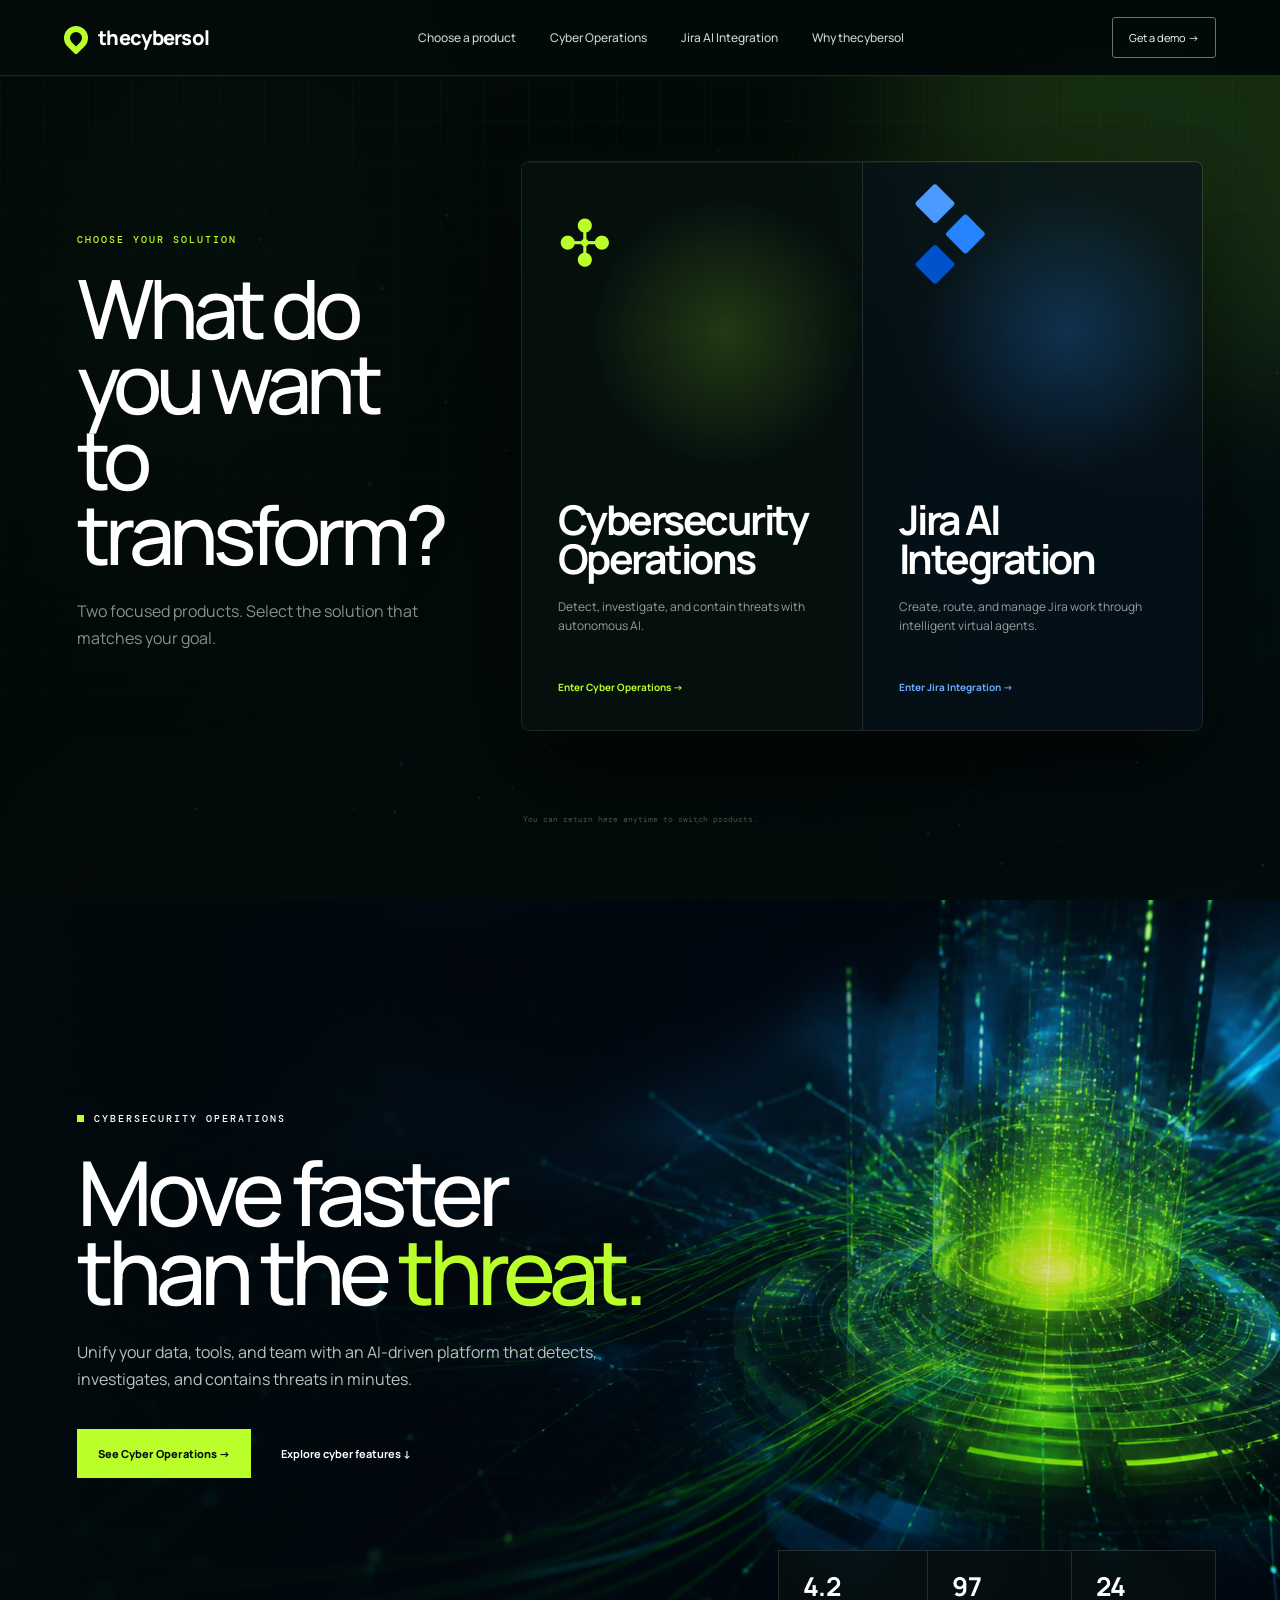
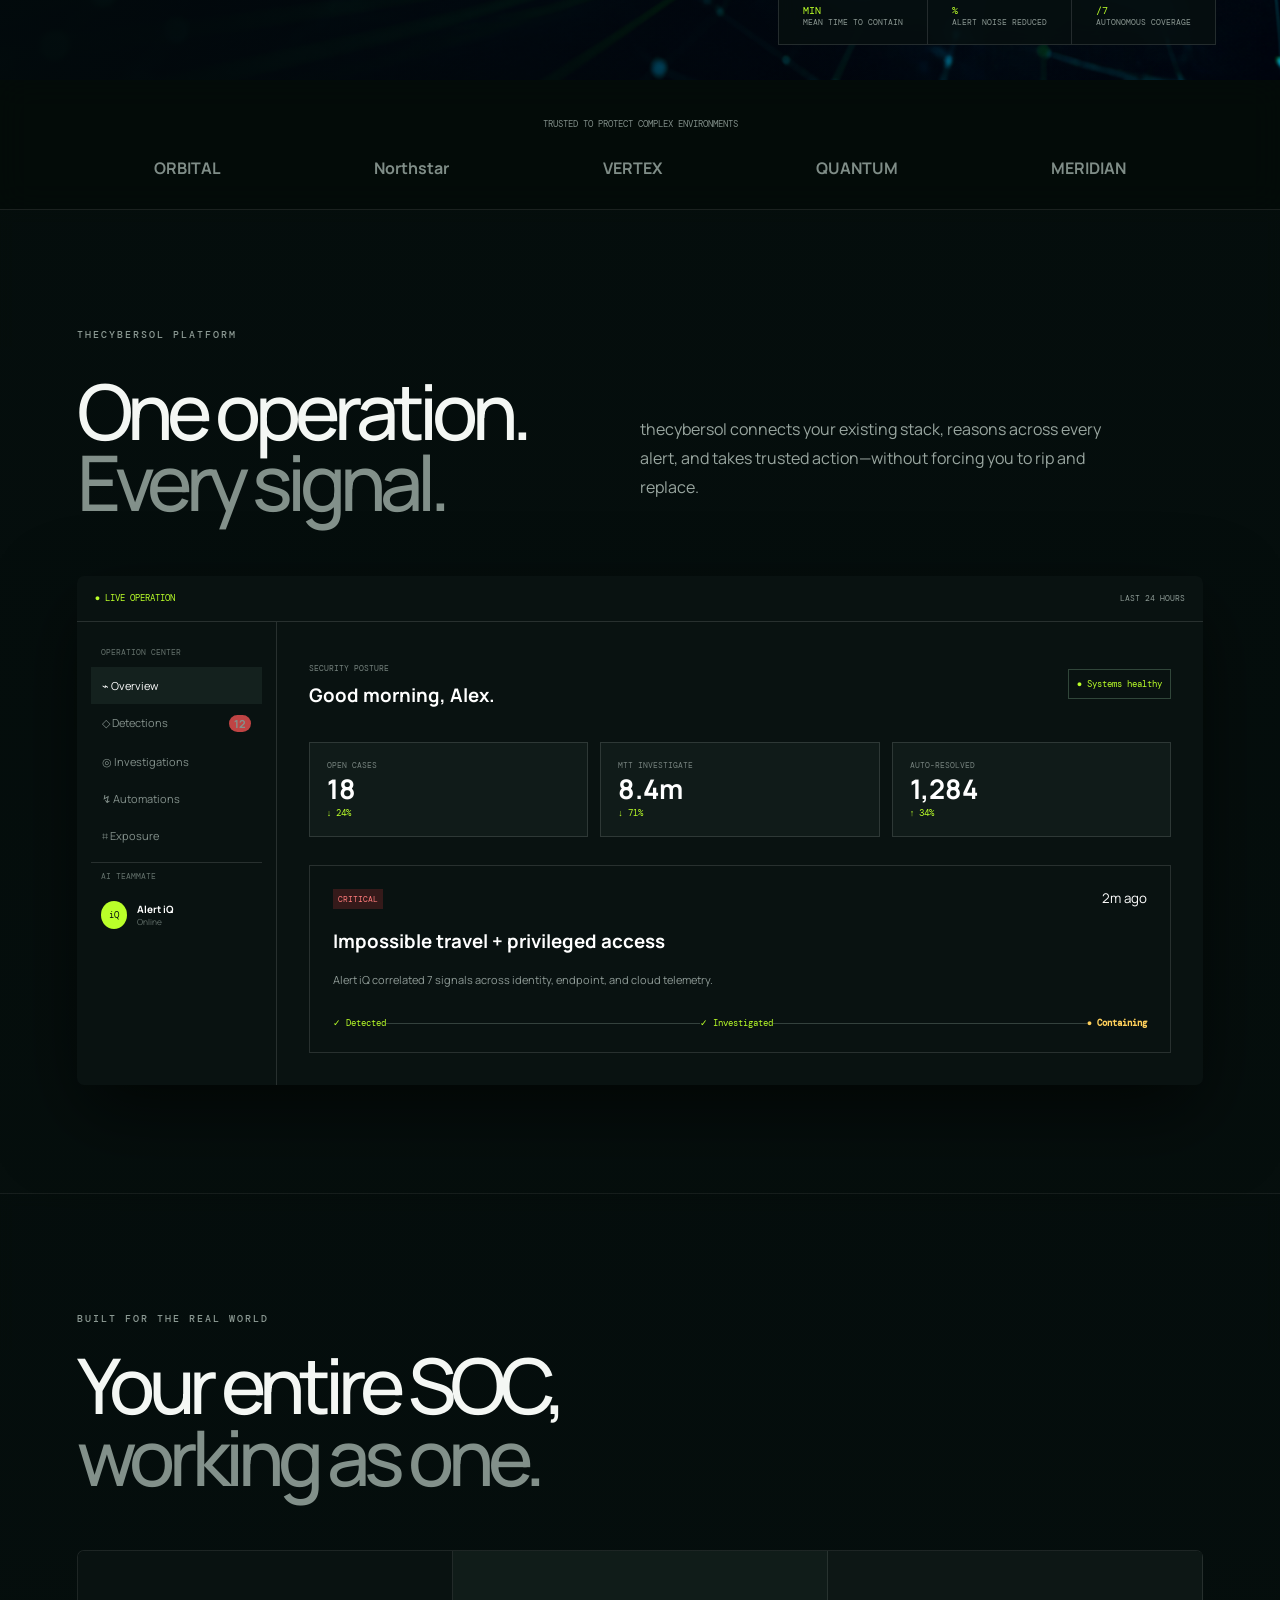
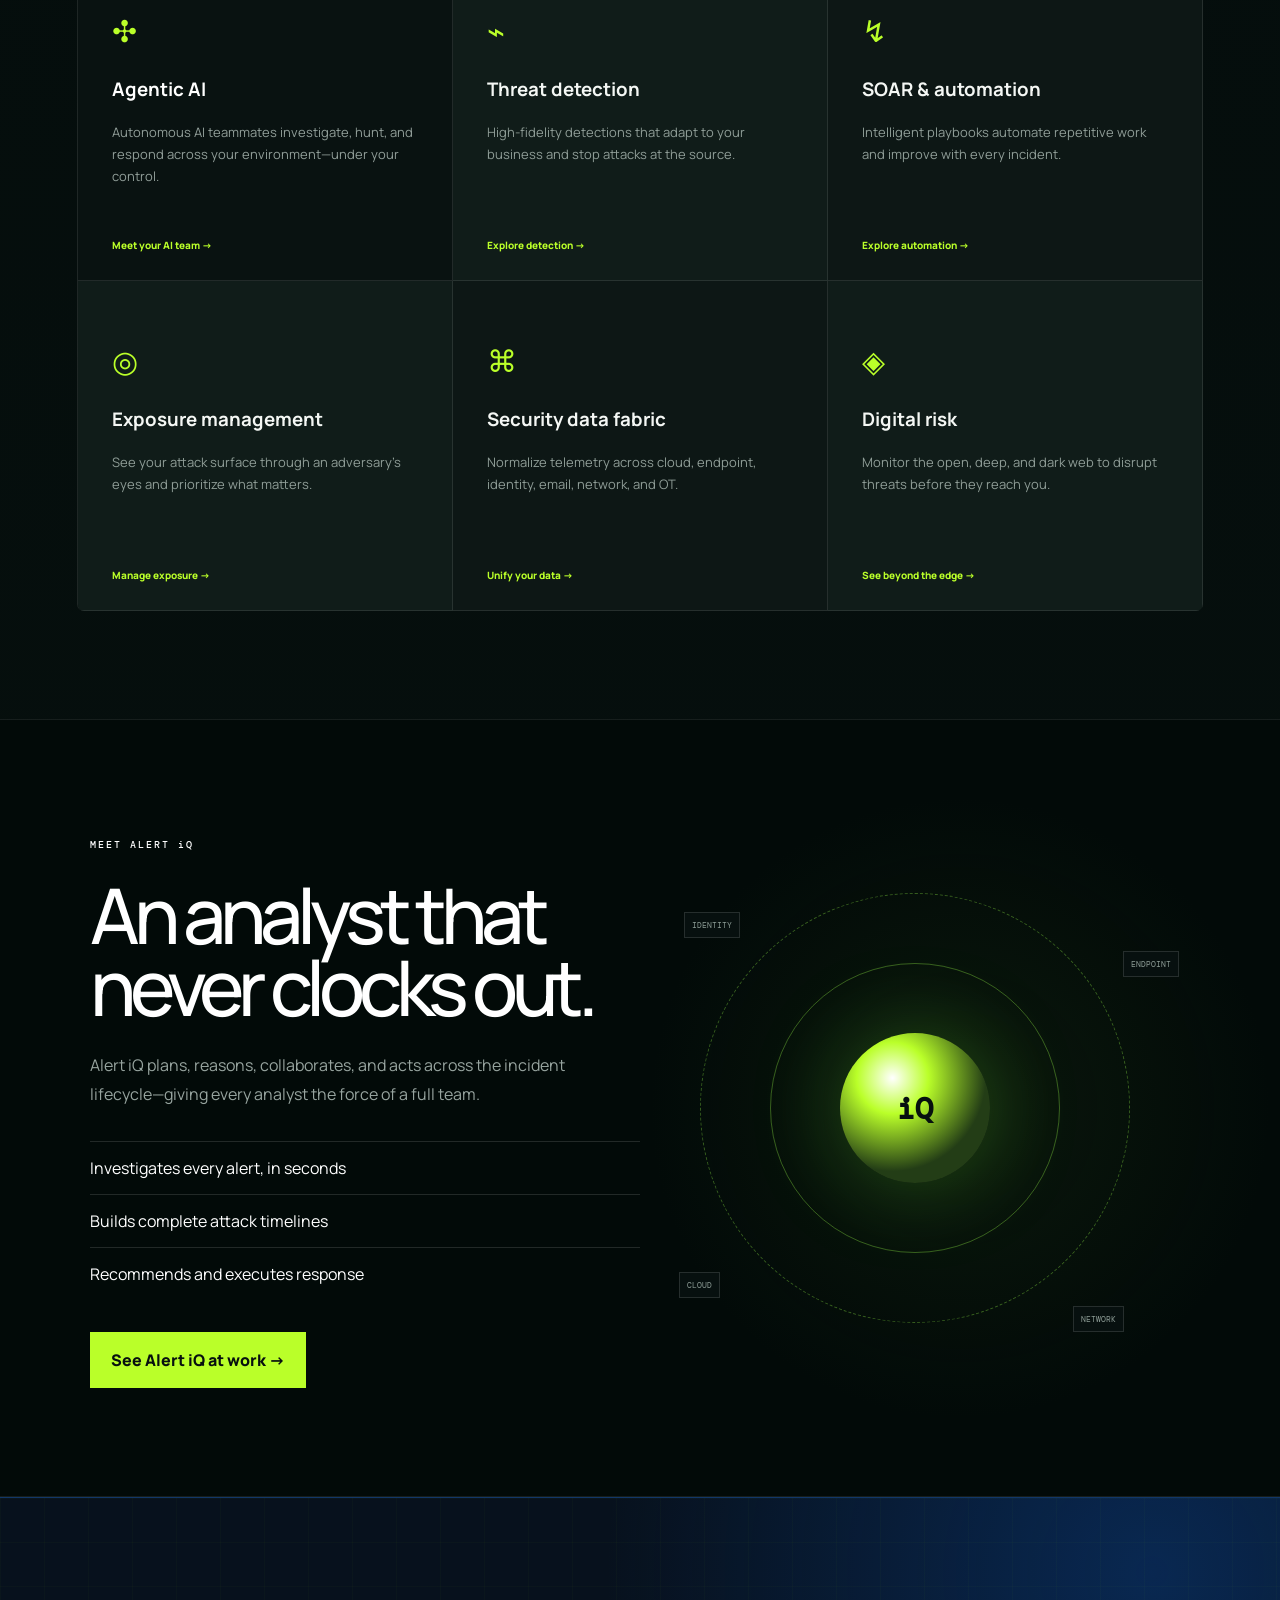
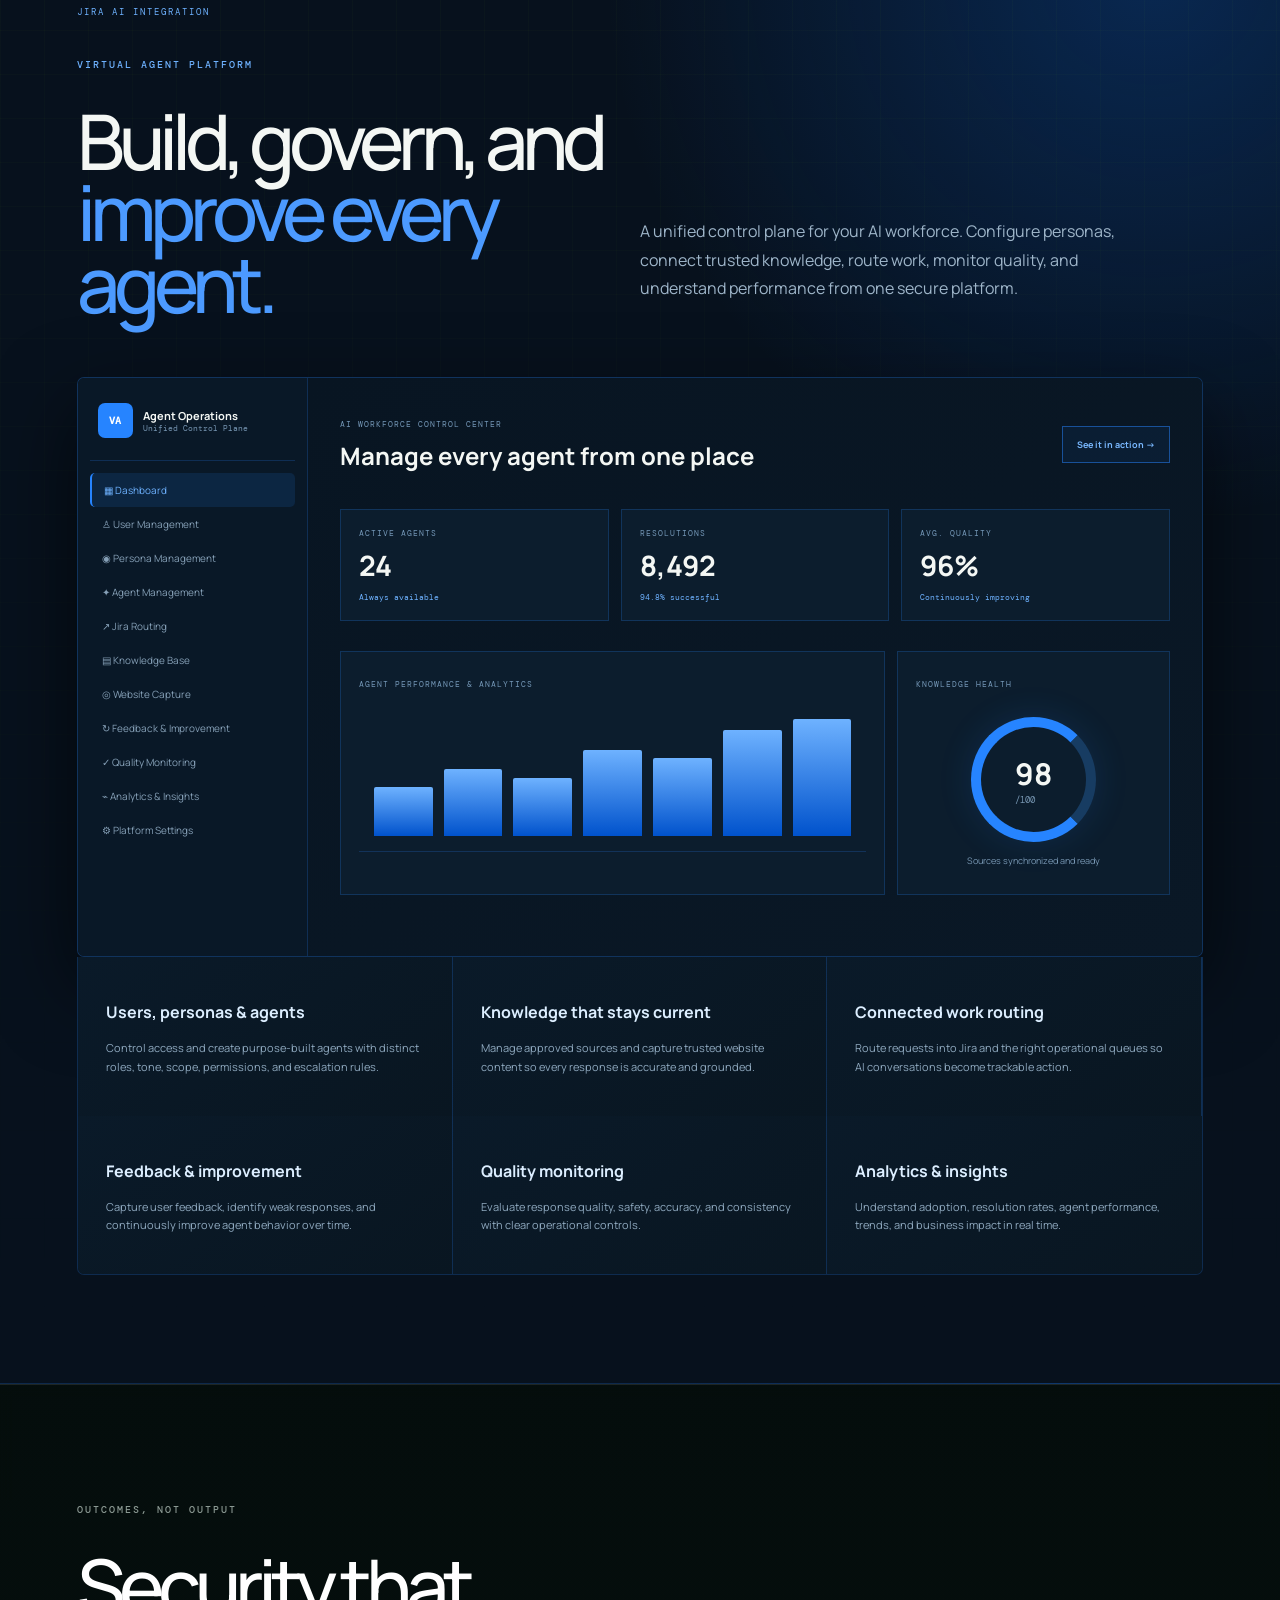
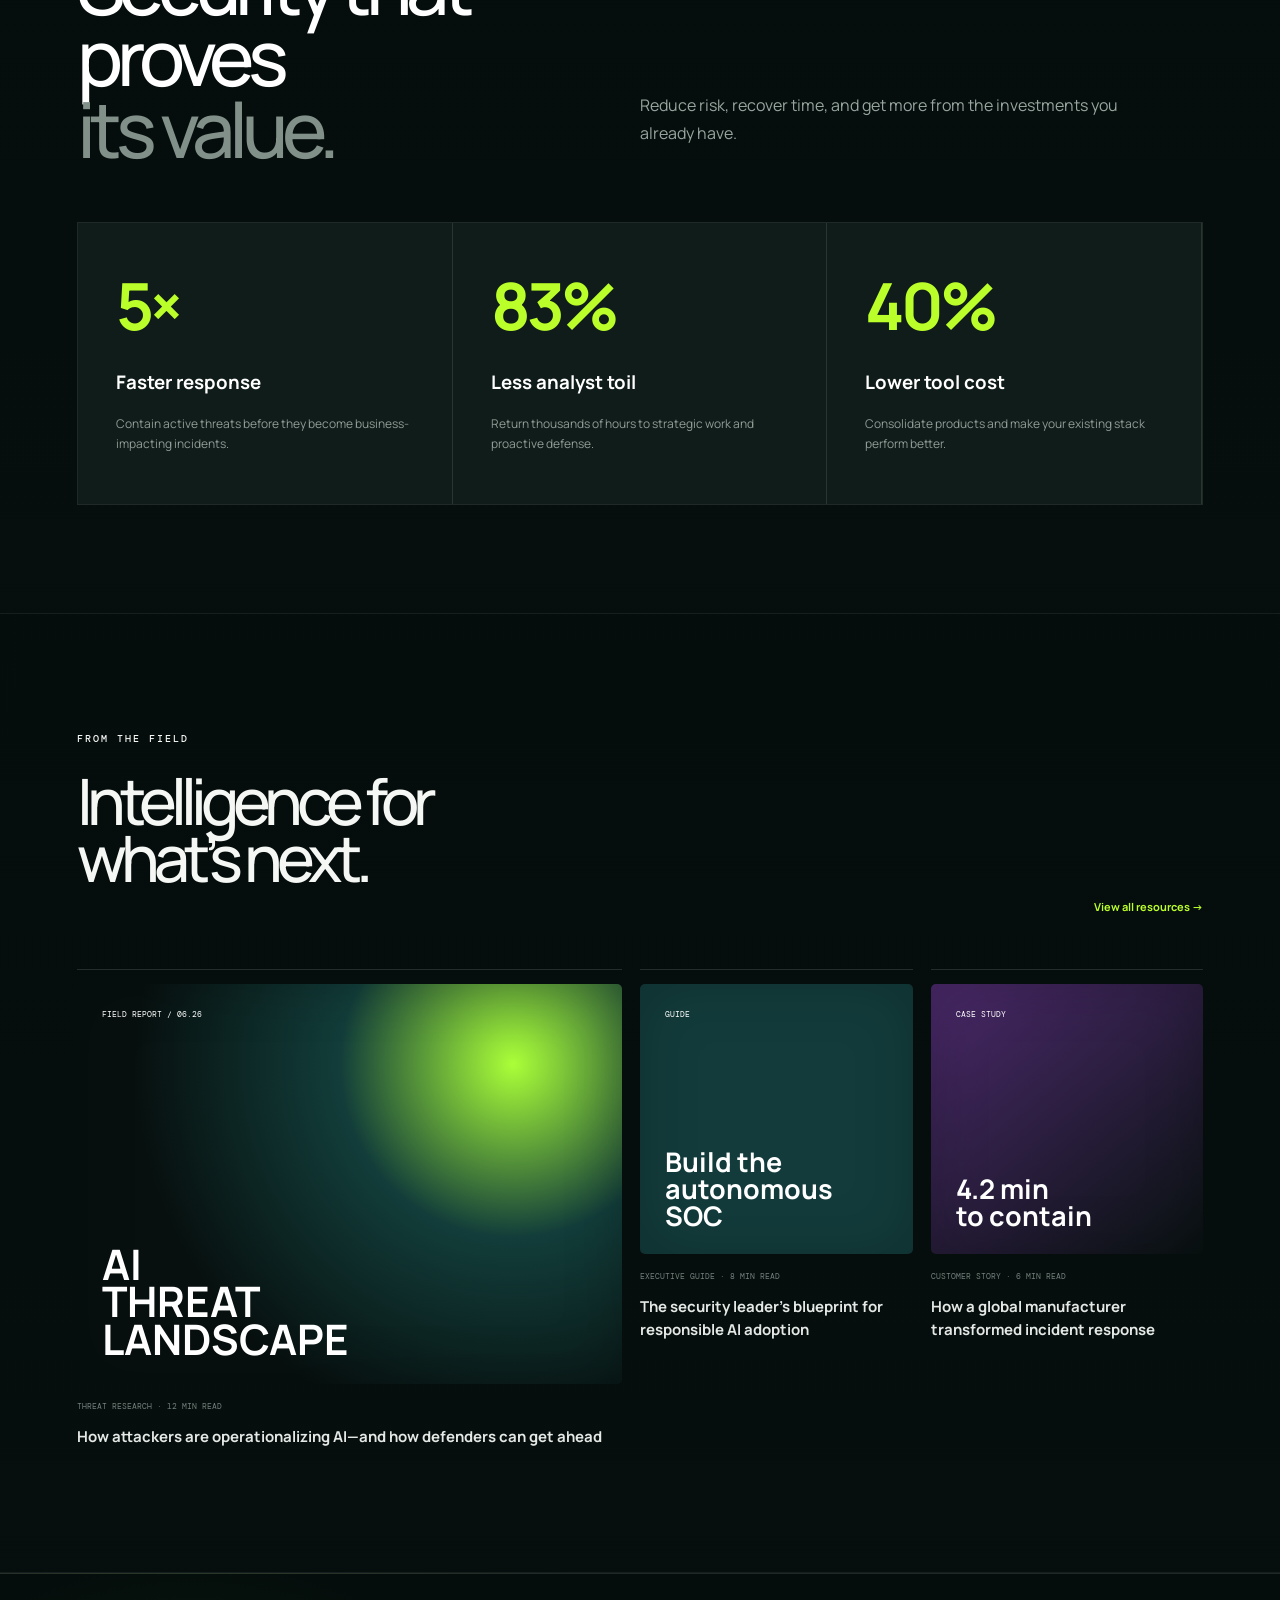
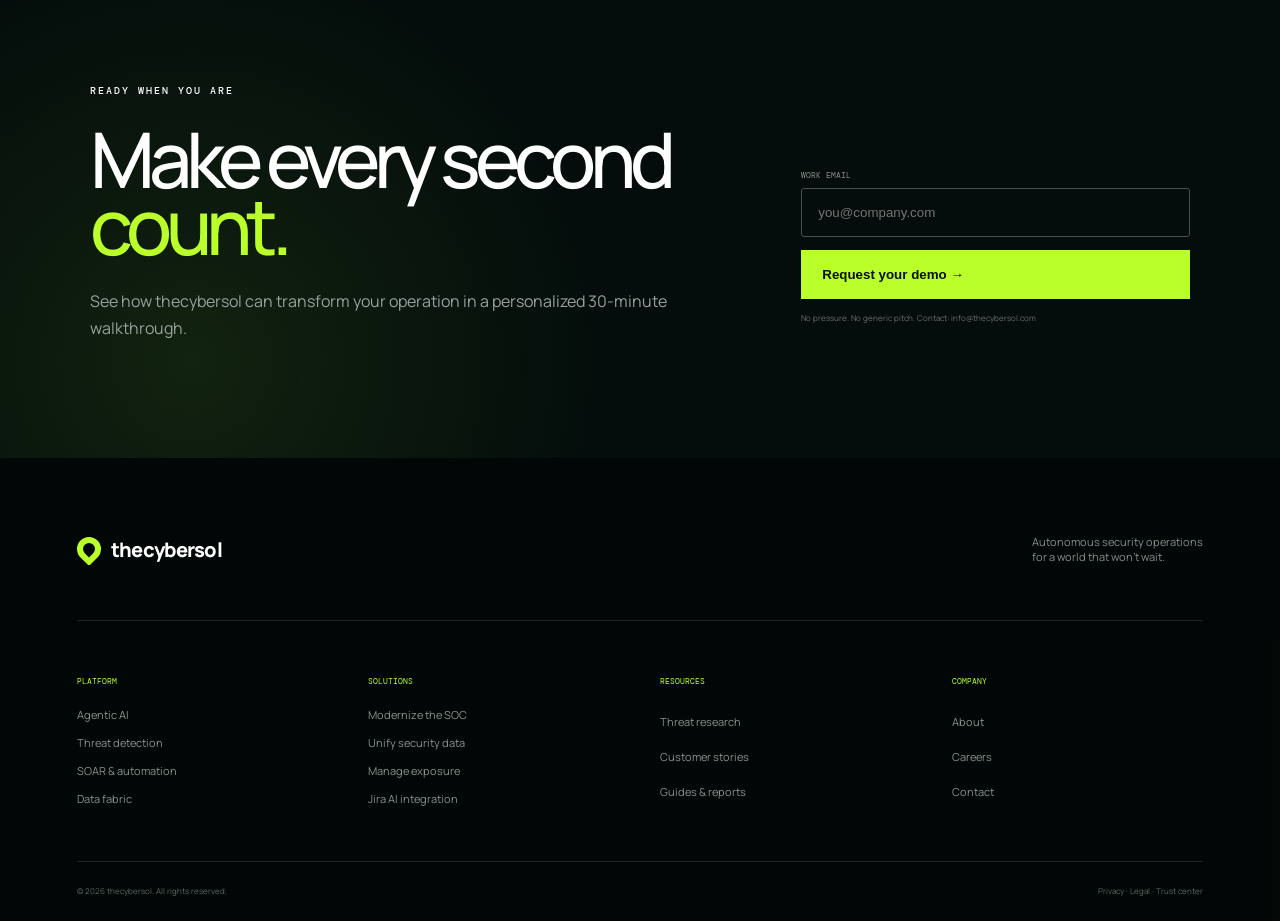
==== commit f7079b48: "Expand layouts for widescreen displays" ====
--- a/index.html
+++ b/index.html
@@ -1,4 +1,4 @@
-<!doctype html><html lang="en"><head><meta charset="utf-8"><meta name="viewport" content="width=device-width,initial-scale=1"><meta name="description" content="thecybersol unifies detection, investigation and response with agentic AI."><title>thecybersol | Autonomous Security Operations</title><link rel="preconnect" href="https://fonts.googleapis.com"><link rel="preconnect" href="https://fonts.gstatic.com" crossorigin><link href="https://fonts.googleapis.com/css2?family=DM+Mono:wght@400;500&family=Manrope:wght@400;500;600;700;800&display=swap" rel="stylesheet"><link rel="stylesheet" href="cyber.css?v=clean-6"><link rel="stylesheet" href="dark-theme.css?v=clean-6"><link rel="stylesheet" href="products.css?v=clean-6"><link rel="stylesheet" href="choice.css?v=clean-6"><link rel="stylesheet" href="jira-blue.css?v=clean-6"><link rel="stylesheet" href="no-numbers.css?v=clean-6"><link rel="stylesheet" href="resource-modal.css?v=clean-6"><link rel="stylesheet" href="live-theme.css?v=clean-6"><link rel="stylesheet" href="vivid-live.css?v=clean-6"><link rel="stylesheet" href="clean-polish.css?v=clean-6"><script src="cyber.js?v=form-7" defer></script></head><body>
+<!doctype html><html lang="en"><head><meta charset="utf-8"><meta name="viewport" content="width=device-width,initial-scale=1"><meta name="description" content="thecybersol unifies detection, investigation and response with agentic AI."><title>thecybersol | Autonomous Security Operations</title><link rel="preconnect" href="https://fonts.googleapis.com"><link rel="preconnect" href="https://fonts.gstatic.com" crossorigin><link href="https://fonts.googleapis.com/css2?family=DM+Mono:wght@400;500&family=Manrope:wght@400;500;600;700;800&display=swap" rel="stylesheet"><link rel="stylesheet" href="cyber.css?v=wide-8"><link rel="stylesheet" href="dark-theme.css?v=wide-8"><link rel="stylesheet" href="products.css?v=wide-8"><link rel="stylesheet" href="choice.css?v=wide-8"><link rel="stylesheet" href="jira-blue.css?v=wide-8"><link rel="stylesheet" href="no-numbers.css?v=wide-8"><link rel="stylesheet" href="resource-modal.css?v=wide-8"><link rel="stylesheet" href="live-theme.css?v=wide-8"><link rel="stylesheet" href="vivid-live.css?v=wide-8"><link rel="stylesheet" href="clean-polish.css?v=wide-8"><script src="cyber.js?v=wide-8" defer></script></head><body>
 <a class="skip" href="#main">Skip to content</a>
 <header><a class="logo" href="#"><i></i>thecybersol</a><button class="menu" aria-expanded="false">Menu</button><nav><a href="#choose">Choose a product</a><a href="#cyber">Cyber Operations</a><a href="#jira">Jira AI Integration</a><a href="#results">Why thecybersol</a></nav><a class="outline" href="#demo">Get a demo →</a></header>
 <main id="main"><section class="choice-gateway" id="choose"><div class="choice-head"><p class="eyebrow">CHOOSE YOUR SOLUTION</p><h1>What do you want<br>to transform?</h1><p>Two focused products. Select the solution that matches your goal.</p></div><div class="choice-grid"><a class="choice cyber-choice" href="#cyber"><span class="choice-number">01 / SECURITY</span><i>✣</i><div><h2>Cybersecurity<br>Operations</h2><p>Detect, investigate, and contain threats with autonomous AI.</p><b>Enter Cyber Operations →</b></div></a><a class="choice jira-choice" href="#jira"><span class="choice-number">02 / WORKFLOW</span><div class="choice-jira"><i></i><i></i><i></i></div><div><h2>Jira AI<br>Integration</h2><p>Create, route, and manage Jira work through intelligent virtual agents.</p><b>Enter Jira Integration →</b></div></a></div><small class="choice-note">You can return here anytime to switch products.</small></section><section class="hero" id="cyber"><img src="assets/cybersol-hero.png" alt="Abstract illuminated cybersecurity data network"><div class="shade"></div><div class="hero-copy"><p class="eyebrow"><i></i>CYBERSECURITY OPERATIONS</p><h1>Move faster<br>than the <em>threat.</em></h1><p>Unify your data, tools, and team with an AI-driven platform that detects, investigates, and contains threats in minutes.</p><div class="actions"><a class="btn" href="#demo">See Cyber Operations →</a><a href="#platform">Explore cyber features ↓</a></div></div><div class="metrics"><div><strong data-count="4.2">0</strong><b> MIN</b><small>MEAN TIME TO CONTAIN</small></div><div><strong data-count="97">0</strong><b>%</b><small>ALERT NOISE REDUCED</small></div><div><strong data-count="24">0</strong><b>/7</b><small>AUTONOMOUS COVERAGE</small></div></div></section>
--- a/clean-polish.css
+++ b/clean-polish.css
@@ -1,2 +1,2 @@
 /* Final clarity pass: restrained motion, consistent rhythm, cleaner surfaces */
-:root{--content:1180px;--soft-line:rgba(255,255,255,.11)}body:before,body:after{opacity:.26!important;filter:blur(120px)!important}main:before{display:none!important}.live-wallpaper{opacity:.58;filter:saturate(1.05) brightness(.9)!important}header{height:76px!important;padding-inline:max(5vw,calc((100vw - var(--content))/2))!important;border-color:var(--soft-line)!important}header nav{gap:34px}header nav a{font-weight:500;transition:color .2s}header nav a:hover{color:#baff29}.logo{letter-spacing:-.7px}.outline{border-radius:3px;transition:.2s}.outline:hover{background:#baff29;color:#07100f;border-color:#baff29}.choice-gateway{min-height:calc(100vh - 76px)!important;padding:64px max(6vw,calc((100vw - var(--content))/2)) 48px!important;gap:60px!important}.choice-head h1{font-size:clamp(58px,6.4vw,92px)!important;line-height:.92!important}.choice-grid{height:570px!important;border-color:var(--soft-line)!important;border-radius:8px;overflow:hidden}.choice{padding:36px!important}.choice:hover{transform:translateY(-3px)!important}.choice h2{letter-spacing:-2.5px!important}.choice p{max-width:320px}.choice-note{opacity:.8}.section{padding:108px max(6vw,calc((100vw - var(--content))/2))!important;border-bottom:1px solid rgba(255,255,255,.07)}.heading{margin-bottom:58px!important}.heading h2{line-height:.93!important}.console,.admin-shell{max-width:var(--content)!important;border-radius:7px!important;box-shadow:0 30px 80px #0009!important}.cards{max-width:var(--content);margin:auto;border-radius:7px;overflow:hidden}.cards article{min-height:330px!important;padding:34px!important}.cards article:hover,.result-grid article:hover{transform:translateY(-2px)!important;box-shadow:none!important}.alertiq{padding:108px max(7vw,calc((100vw - var(--content))/2))!important;border-bottom:1px solid rgba(255,255,255,.08)}.alertiq h2{line-height:.94!important}.orb{min-height:480px!important}.agent-features{border-radius:0 0 7px 7px;overflow:hidden}.results .result-grid{max-width:var(--content);margin:auto;border:1px solid var(--soft-line)}.result-grid article{padding:38px!important}.results blockquote{display:none}.resource-head,.resources{max-width:var(--content);margin-left:auto;margin-right:auto}.resources article:hover{transform:translateY(-3px)!important}.wide>div,.tile{border-radius:5px}.demo{padding:100px max(7vw,calc((100vw - var(--content))/2))!important;border-top:1px solid var(--soft-line)}.demo input{border-radius:3px}.footer{padding-inline:max(6vw,calc((100vw - var(--content))/2))!important}.links{gap:40px}.links a{transition:color .2s}.links a:hover{color:#fff}.legal a:hover{color:#baff29}@media(max-width:900px){header nav{gap:18px}.choice-gateway{grid-template-columns:1fr!important}.choice-grid{height:auto!important}.choice{min-height:430px!important}}@media(max-width:800px){.section{padding:76px 6vw!important}.choice-gateway{padding:55px 5vw!important}.choice-grid{border-radius:5px}.choice{padding:28px!important}.alertiq{padding:76px 6vw!important}.demo{padding:76px 6vw!important}.footer{padding-inline:6vw!important}}
+:root{--content:clamp(1180px,88vw,1680px);--soft-line:rgba(255,255,255,.11)}body:before,body:after{opacity:.26!important;filter:blur(120px)!important}main:before{display:none!important}.live-wallpaper{opacity:.58;filter:saturate(1.05) brightness(.9)!important}header{height:76px!important;padding-inline:max(5vw,calc((100vw - var(--content))/2))!important;border-color:var(--soft-line)!important}header nav{gap:34px}header nav a{font-weight:500;transition:color .2s}header nav a:hover{color:#baff29}.logo{letter-spacing:-.7px}.outline{border-radius:3px;transition:.2s}.outline:hover{background:#baff29;color:#07100f;border-color:#baff29}.choice-gateway{min-height:calc(100vh - 76px)!important;padding:64px max(6vw,calc((100vw - var(--content))/2)) 48px!important;gap:60px!important}.choice-head h1{font-size:clamp(58px,6.4vw,92px)!important;line-height:.92!important}.choice-grid{height:570px!important;border-color:var(--soft-line)!important;border-radius:8px;overflow:hidden}.choice{padding:36px!important}.choice:hover{transform:translateY(-3px)!important}.choice h2{letter-spacing:-2.5px!important}.choice p{max-width:320px}.choice-note{opacity:.8}.section{padding:108px max(6vw,calc((100vw - var(--content))/2))!important;border-bottom:1px solid rgba(255,255,255,.07)}.heading{margin-bottom:58px!important}.heading h2{line-height:.93!important}.console,.admin-shell{max-width:var(--content)!important;border-radius:7px!important;box-shadow:0 30px 80px #0009!important}.cards{max-width:var(--content);margin:auto;border-radius:7px;overflow:hidden}.cards article{min-height:330px!important;padding:34px!important}.cards article:hover,.result-grid article:hover{transform:translateY(-2px)!important;box-shadow:none!important}.alertiq{padding:108px max(7vw,calc((100vw - var(--content))/2))!important;border-bottom:1px solid rgba(255,255,255,.08)}.alertiq h2{line-height:.94!important}.orb{min-height:480px!important}.agent-features{border-radius:0 0 7px 7px;overflow:hidden}.results .result-grid{max-width:var(--content);margin:auto;border:1px solid var(--soft-line)}.result-grid article{padding:38px!important}.results blockquote{display:none}.resource-head,.resources{max-width:var(--content);margin-left:auto;margin-right:auto}.resources article:hover{transform:translateY(-3px)!important}.wide>div,.tile{border-radius:5px}.demo{padding:100px max(7vw,calc((100vw - var(--content))/2))!important;border-top:1px solid var(--soft-line)}.demo input{border-radius:3px}.footer{padding-inline:max(6vw,calc((100vw - var(--content))/2))!important}.links{gap:40px}.links a{transition:color .2s}.links a:hover{color:#fff}.legal a:hover{color:#baff29}@media(max-width:900px){header nav{gap:18px}.choice-gateway{grid-template-columns:1fr!important}.choice-grid{height:auto!important}.choice{min-height:430px!important}}@media(max-width:800px){.section{padding:76px 6vw!important}.choice-gateway{padding:55px 5vw!important}.choice-grid{border-radius:5px}.choice{padding:28px!important}.alertiq{padding:76px 6vw!important}.demo{padding:76px 6vw!important}.footer{padding-inline:6vw!important}}
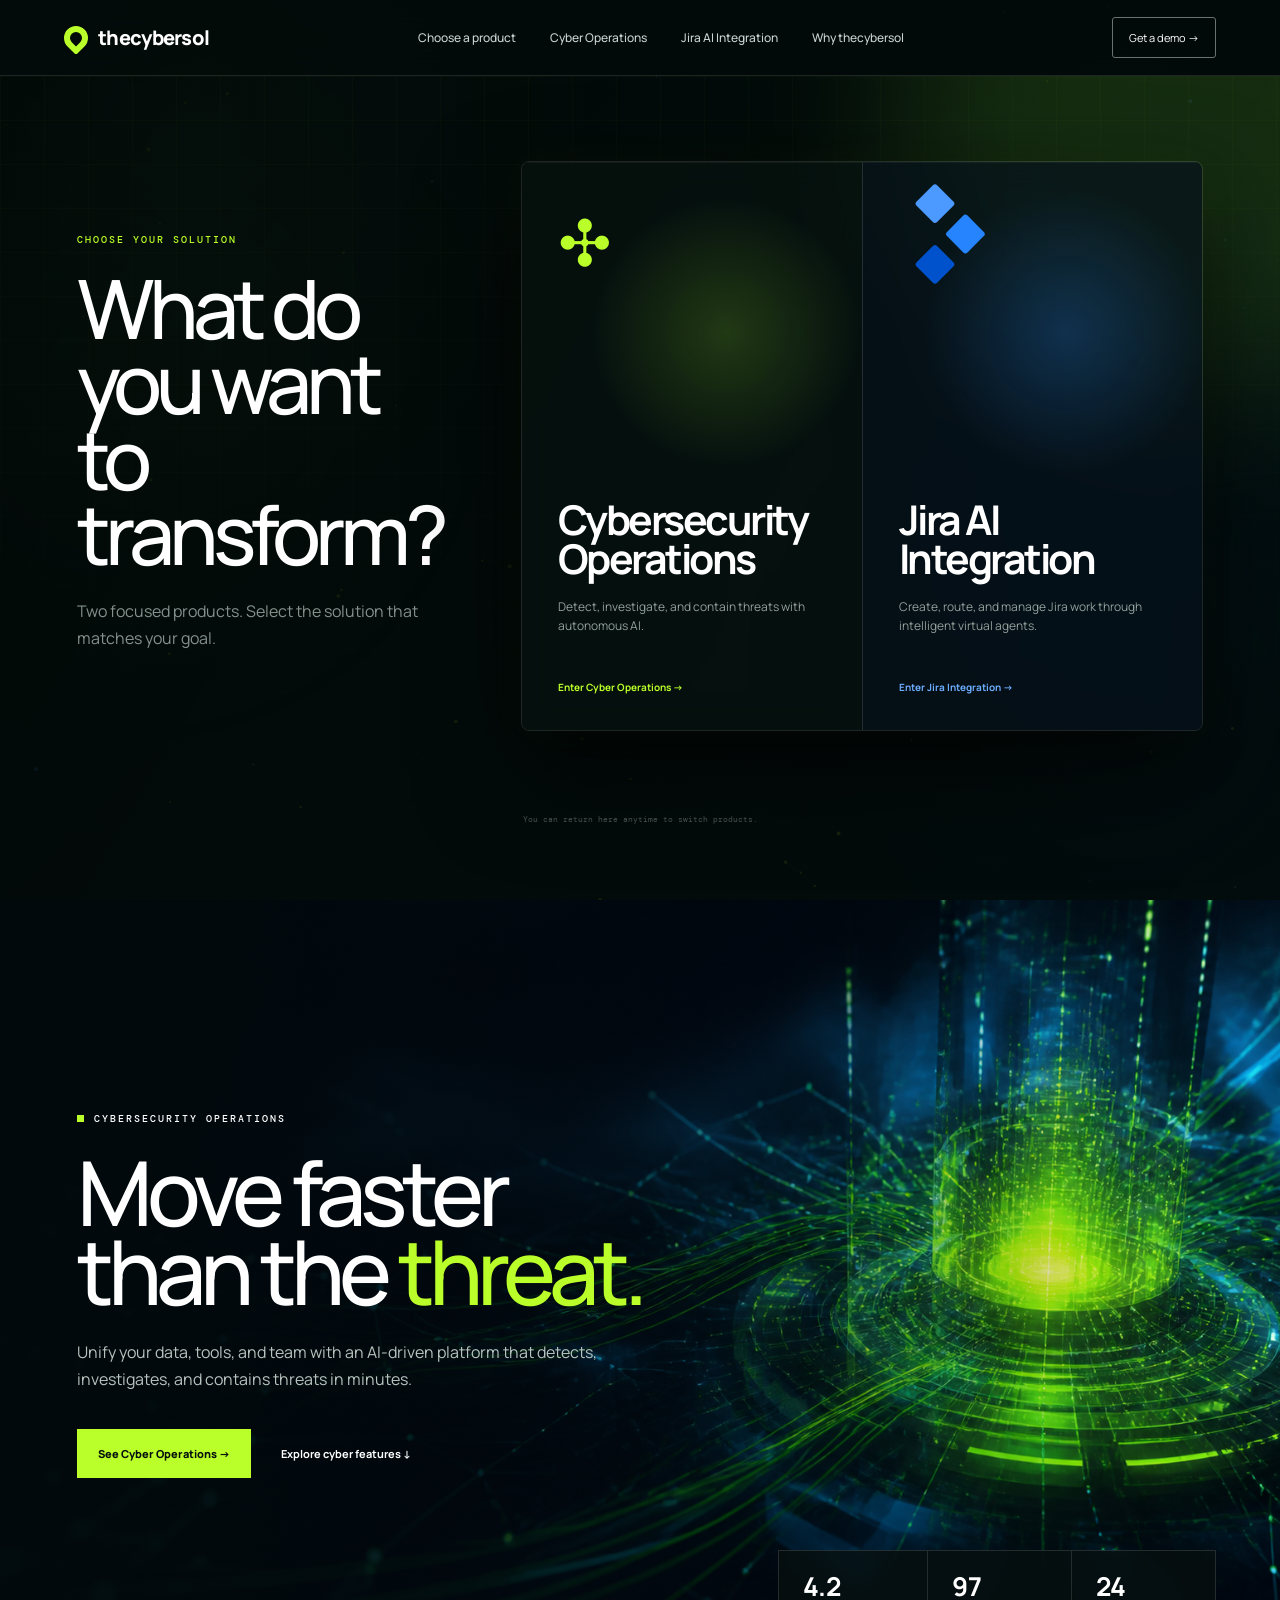
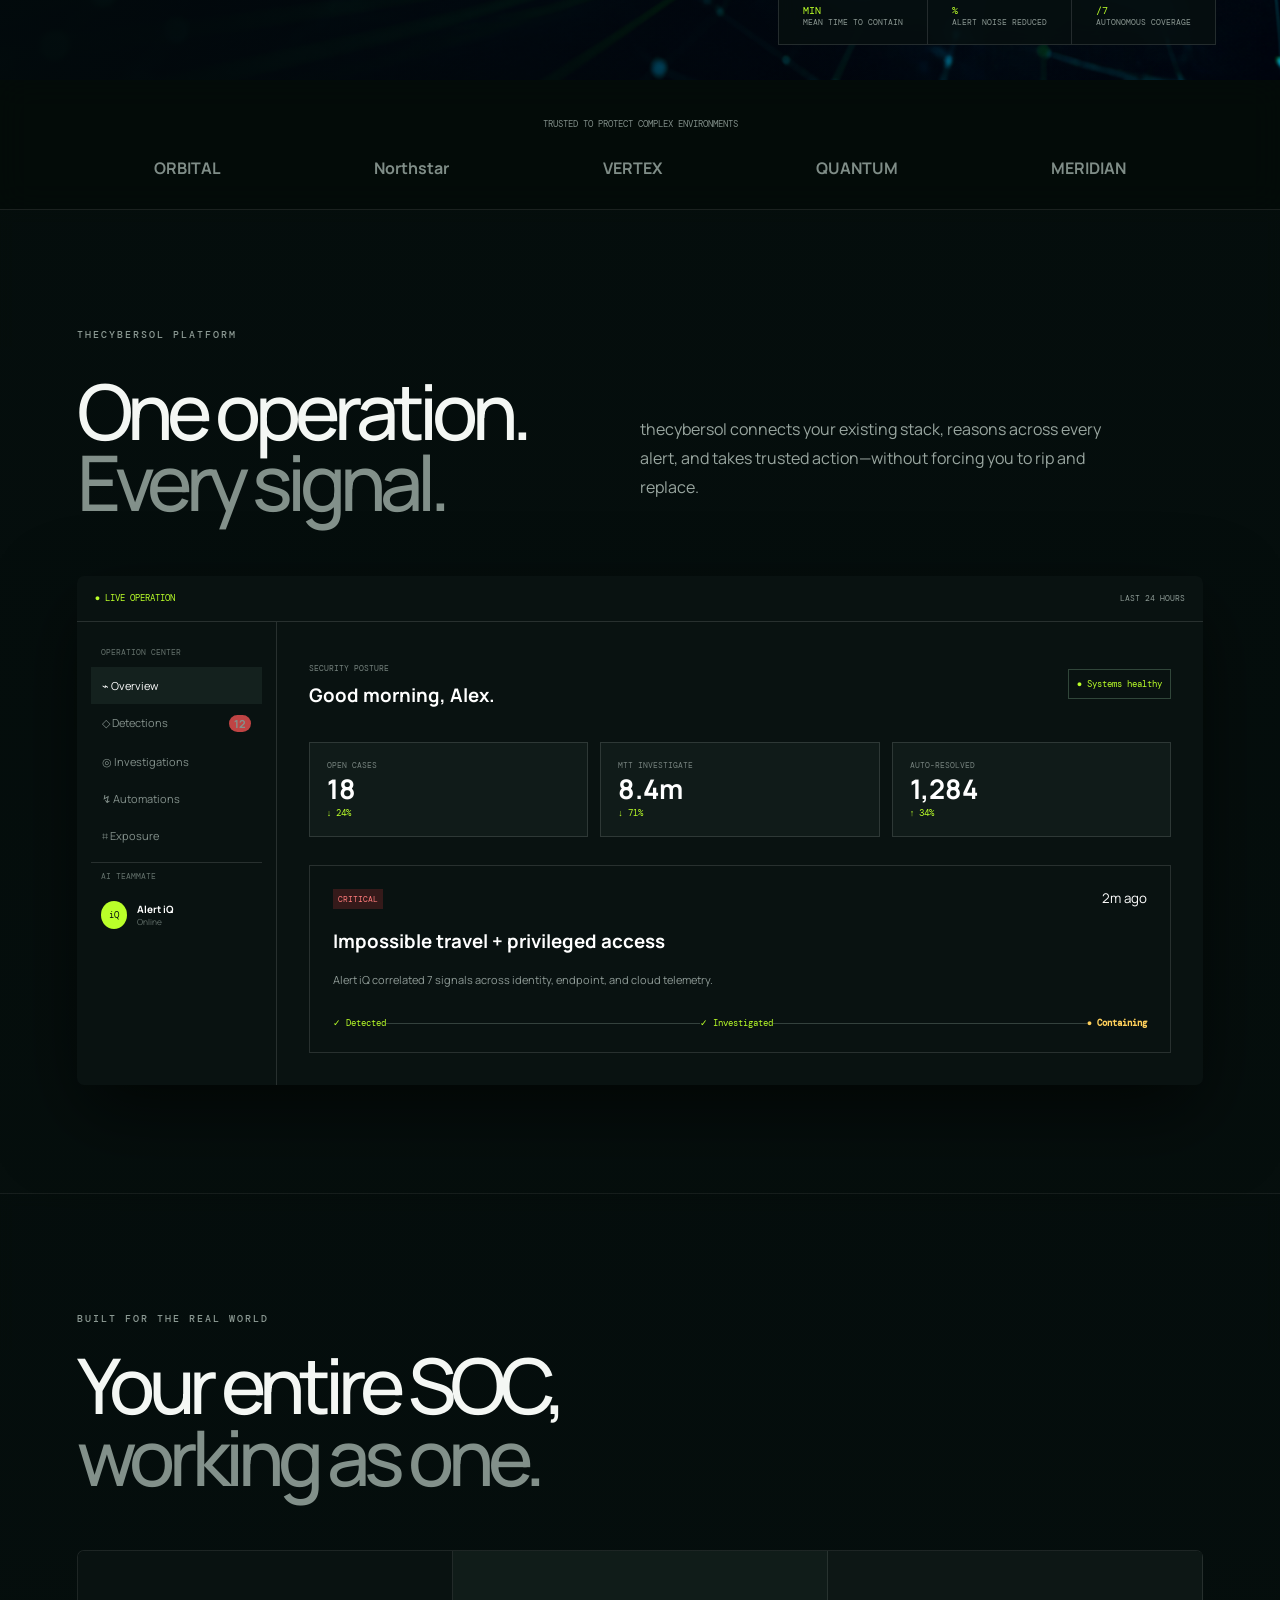
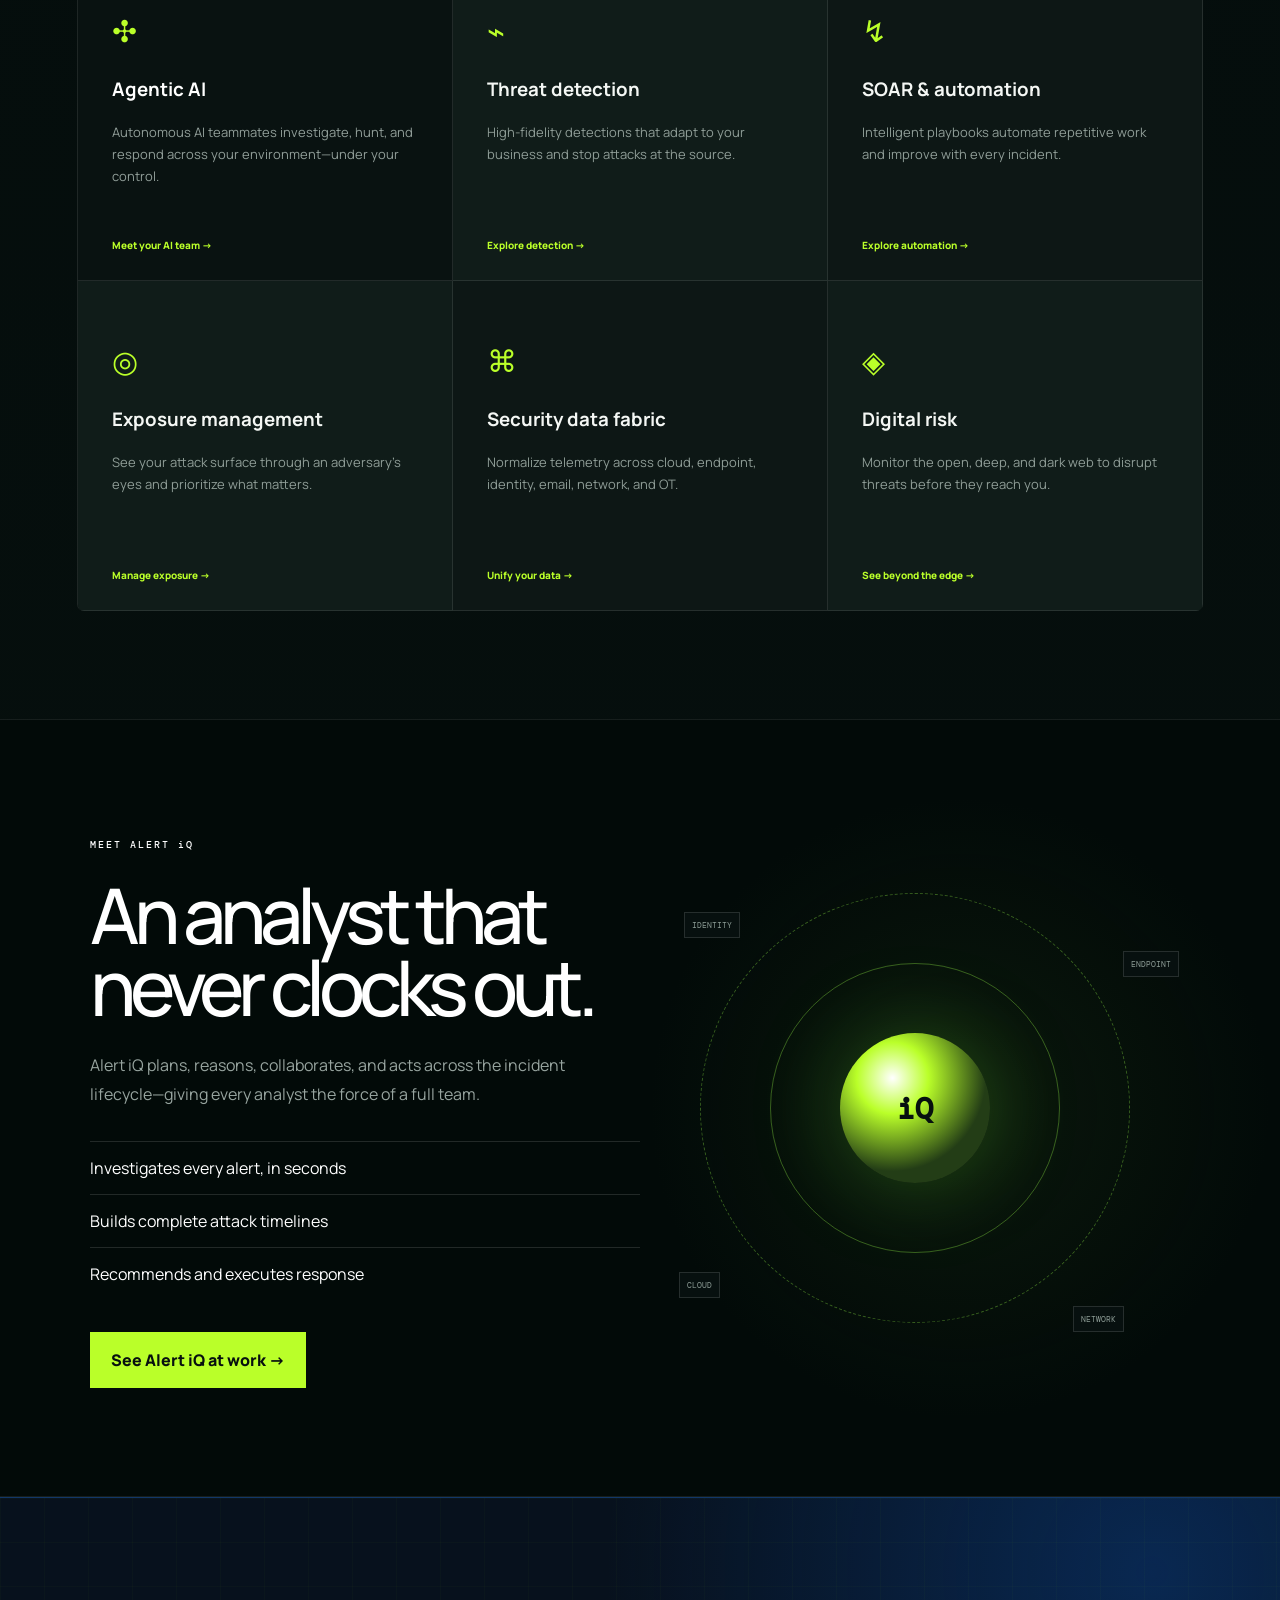
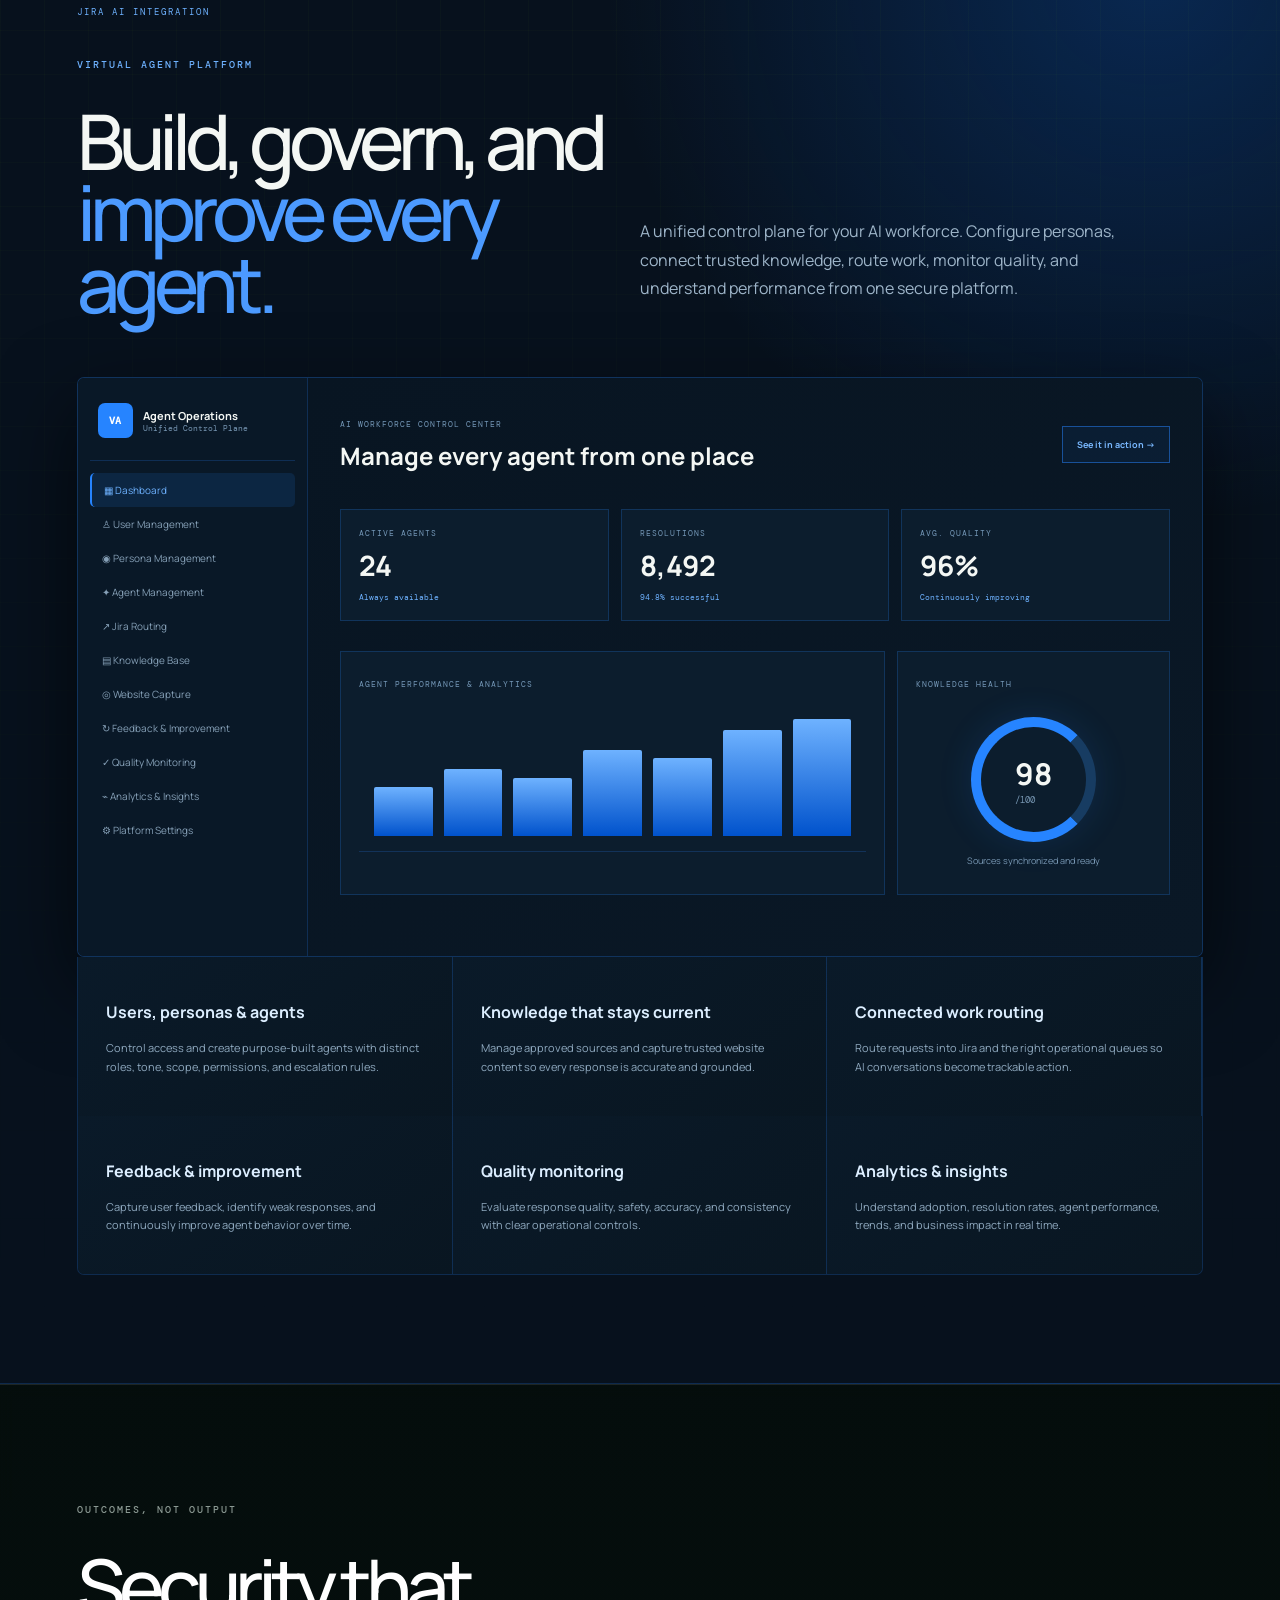
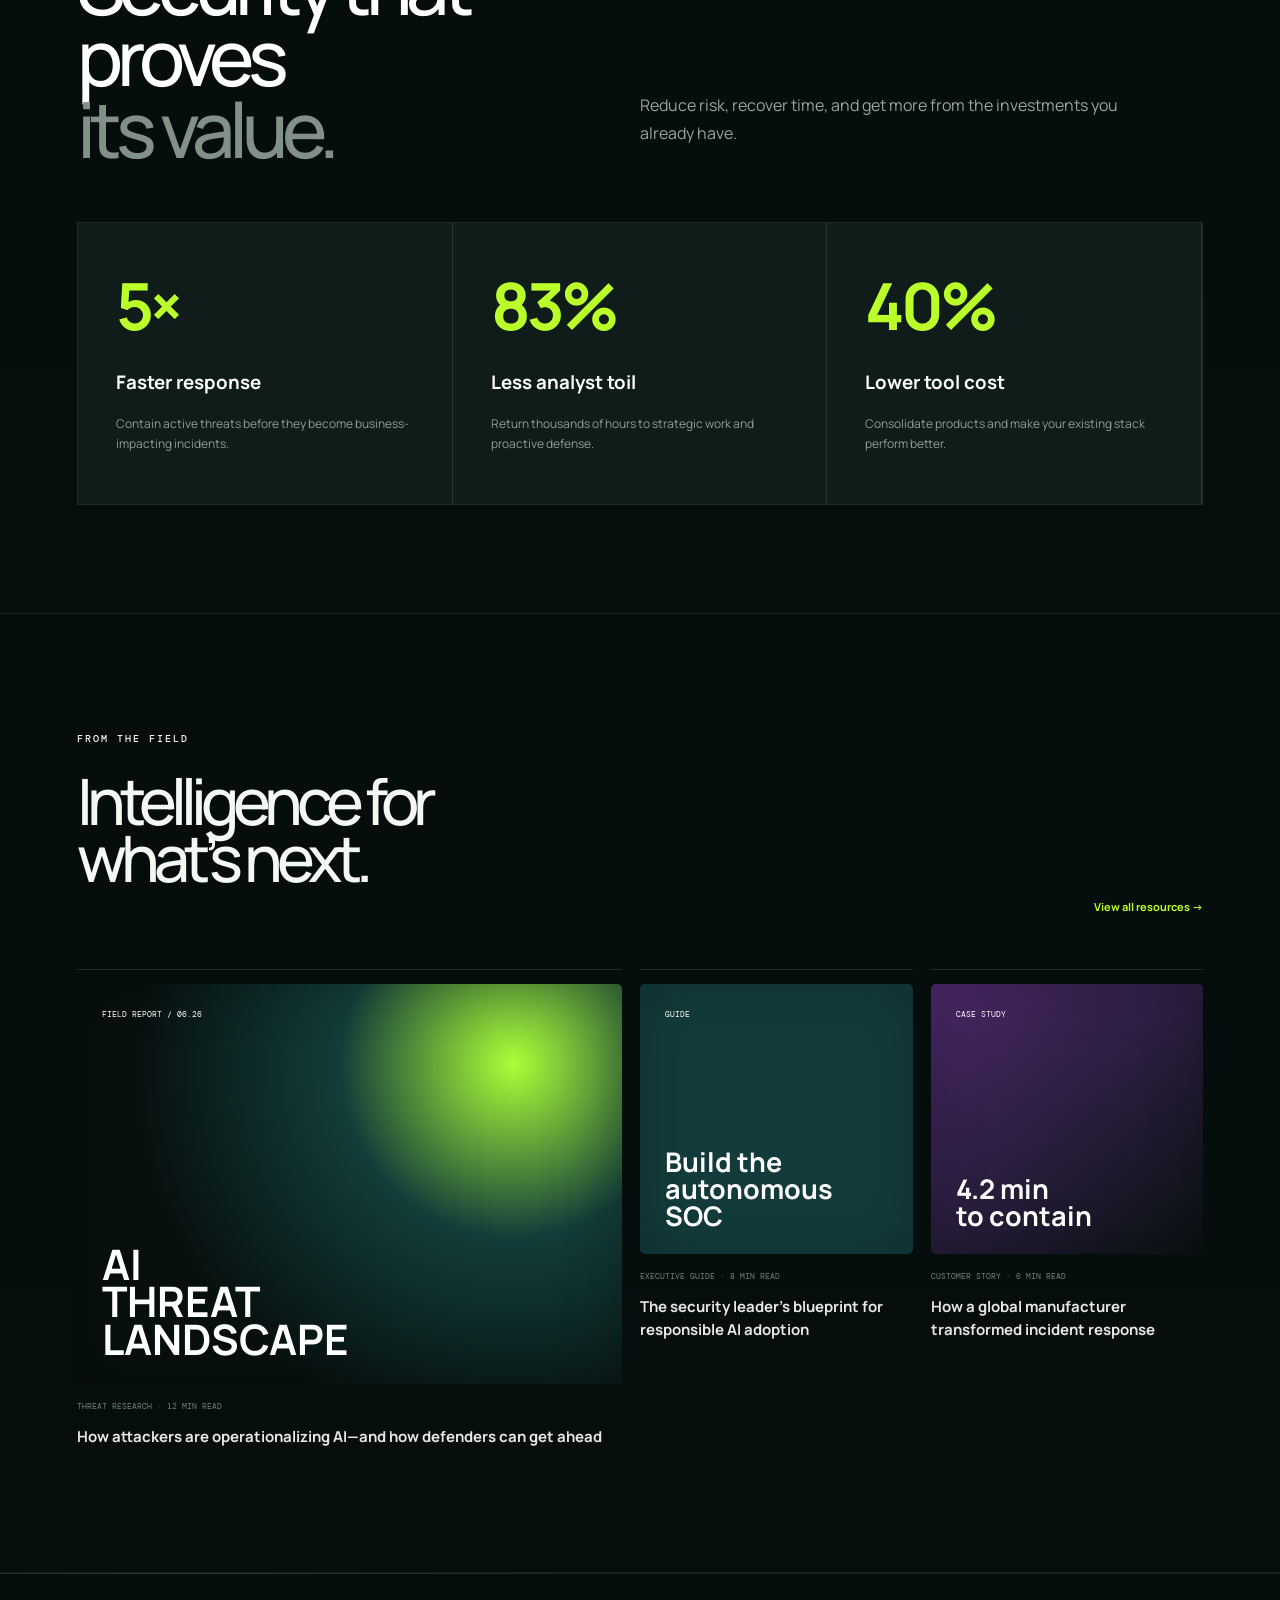
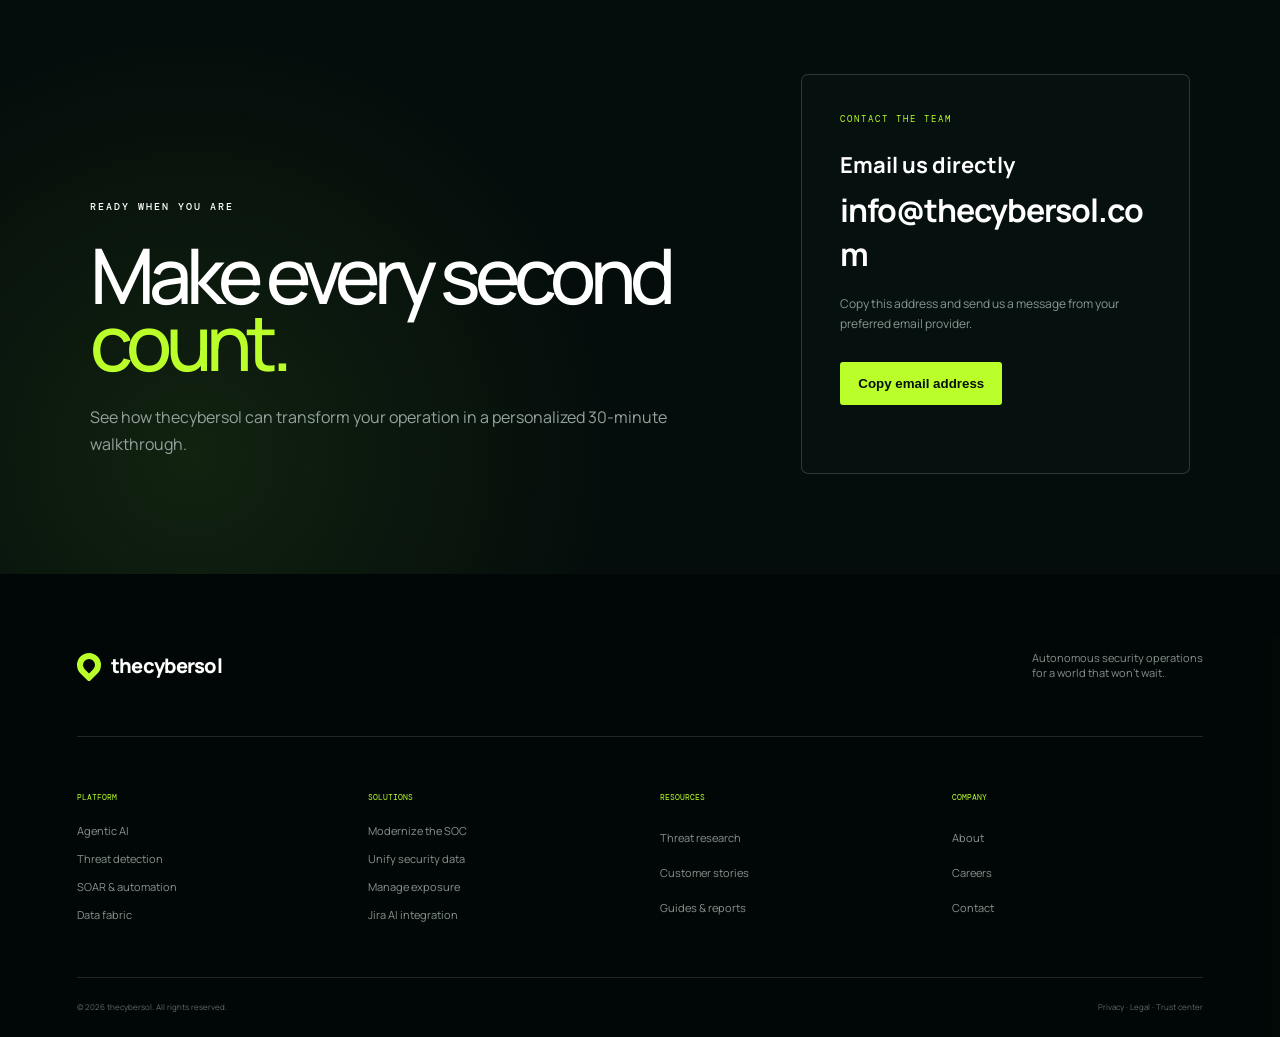
==== commit 07d08540: "Show contact email without redirect" ====
--- a/index.html
+++ b/index.html
@@ -1,4 +1,4 @@
-<!doctype html><html lang="en"><head><meta charset="utf-8"><meta name="viewport" content="width=device-width,initial-scale=1"><meta name="description" content="thecybersol unifies detection, investigation and response with agentic AI."><title>thecybersol | Autonomous Security Operations</title><link rel="preconnect" href="https://fonts.googleapis.com"><link rel="preconnect" href="https://fonts.gstatic.com" crossorigin><link href="https://fonts.googleapis.com/css2?family=DM+Mono:wght@400;500&family=Manrope:wght@400;500;600;700;800&display=swap" rel="stylesheet"><link rel="stylesheet" href="cyber.css?v=wide-8"><link rel="stylesheet" href="dark-theme.css?v=wide-8"><link rel="stylesheet" href="products.css?v=wide-8"><link rel="stylesheet" href="choice.css?v=wide-8"><link rel="stylesheet" href="jira-blue.css?v=wide-8"><link rel="stylesheet" href="no-numbers.css?v=wide-8"><link rel="stylesheet" href="resource-modal.css?v=wide-8"><link rel="stylesheet" href="live-theme.css?v=wide-8"><link rel="stylesheet" href="vivid-live.css?v=wide-8"><link rel="stylesheet" href="clean-polish.css?v=wide-8"><script src="cyber.js?v=wide-8" defer></script></head><body>
+<!doctype html><html lang="en"><head><meta charset="utf-8"><meta name="viewport" content="width=device-width,initial-scale=1"><meta name="description" content="thecybersol unifies detection, investigation and response with agentic AI."><title>thecybersol | Autonomous Security Operations</title><link rel="preconnect" href="https://fonts.googleapis.com"><link rel="preconnect" href="https://fonts.gstatic.com" crossorigin><link href="https://fonts.googleapis.com/css2?family=DM+Mono:wght@400;500&family=Manrope:wght@400;500;600;700;800&display=swap" rel="stylesheet"><link rel="stylesheet" href="cyber.css?v=wide-8"><link rel="stylesheet" href="dark-theme.css?v=wide-8"><link rel="stylesheet" href="products.css?v=wide-8"><link rel="stylesheet" href="choice.css?v=wide-8"><link rel="stylesheet" href="jira-blue.css?v=wide-8"><link rel="stylesheet" href="no-numbers.css?v=wide-8"><link rel="stylesheet" href="resource-modal.css?v=wide-8"><link rel="stylesheet" href="live-theme.css?v=wide-8"><link rel="stylesheet" href="vivid-live.css?v=wide-8"><link rel="stylesheet" href="clean-polish.css?v=contact-9"><link rel="stylesheet" href="direct-contact.css?v=contact-9"><script src="cyber.js?v=contact-9" defer></script></head><body>
 <a class="skip" href="#main">Skip to content</a>
 <header><a class="logo" href="#"><i></i>thecybersol</a><button class="menu" aria-expanded="false">Menu</button><nav><a href="#choose">Choose a product</a><a href="#cyber">Cyber Operations</a><a href="#jira">Jira AI Integration</a><a href="#results">Why thecybersol</a></nav><a class="outline" href="#demo">Get a demo →</a></header>
 <main id="main"><section class="choice-gateway" id="choose"><div class="choice-head"><p class="eyebrow">CHOOSE YOUR SOLUTION</p><h1>What do you want<br>to transform?</h1><p>Two focused products. Select the solution that matches your goal.</p></div><div class="choice-grid"><a class="choice cyber-choice" href="#cyber"><span class="choice-number">01 / SECURITY</span><i>✣</i><div><h2>Cybersecurity<br>Operations</h2><p>Detect, investigate, and contain threats with autonomous AI.</p><b>Enter Cyber Operations →</b></div></a><a class="choice jira-choice" href="#jira"><span class="choice-number">02 / WORKFLOW</span><div class="choice-jira"><i></i><i></i><i></i></div><div><h2>Jira AI<br>Integration</h2><p>Create, route, and manage Jira work through intelligent virtual agents.</p><b>Enter Jira Integration →</b></div></a></div><small class="choice-note">You can return here anytime to switch products.</small></section><section class="hero" id="cyber"><img src="assets/cybersol-hero.png" alt="Abstract illuminated cybersecurity data network"><div class="shade"></div><div class="hero-copy"><p class="eyebrow"><i></i>CYBERSECURITY OPERATIONS</p><h1>Move faster<br>than the <em>threat.</em></h1><p>Unify your data, tools, and team with an AI-driven platform that detects, investigates, and contains threats in minutes.</p><div class="actions"><a class="btn" href="#demo">See Cyber Operations →</a><a href="#platform">Explore cyber features ↓</a></div></div><div class="metrics"><div><strong data-count="4.2">0</strong><b> MIN</b><small>MEAN TIME TO CONTAIN</small></div><div><strong data-count="97">0</strong><b>%</b><small>ALERT NOISE REDUCED</small></div><div><strong data-count="24">0</strong><b>/7</b><small>AUTONOMOUS COVERAGE</small></div></div></section>
@@ -9,5 +9,5 @@
 <section class="agent-platform section" id="agent-platform"><div class="heading"><p class="eyebrow">VIRTUAL AGENT PLATFORM</p><h2>Build, govern, and<br><em>improve every agent.</em></h2><p>A unified control plane for your AI workforce. Configure personas, connect trusted knowledge, route work, monitor quality, and understand performance from one secure platform.</p></div><div class="admin-shell"><aside><div class="admin-brand"><i>VA</i><span><b>Agent Operations</b><small>Unified Control Plane</small></span></div><a class="selected">▦ Dashboard</a><a>♙ User Management</a><a>◉ Persona Management</a><a>✦ Agent Management</a><a>↗ Jira Routing</a><a>▤ Knowledge Base</a><a>◎ Website Capture</a><a>↻ Feedback & Improvement</a><a>✓ Quality Monitoring</a><a>⌁ Analytics & Insights</a><a>⚙ Platform Settings</a></aside><div class="admin-main"><div class="admin-top"><div><small>AI WORKFORCE CONTROL CENTER</small><h3>Manage every agent from one place</h3></div><a href="#demo">See it in action →</a></div><div class="admin-stats"><article><small>ACTIVE AGENTS</small><b>24</b><span>Always available</span></article><article><small>RESOLUTIONS</small><b>8,492</b><span>94.8% successful</span></article><article><small>AVG. QUALITY</small><b>96%</b><span>Continuously improving</span></article></div><div class="admin-grid"><article><small>AGENT PERFORMANCE & ANALYTICS</small><div class="chart"><i style="height:38%"></i><i style="height:52%"></i><i style="height:45%"></i><i style="height:67%"></i><i style="height:61%"></i><i style="height:82%"></i><i style="height:91%"></i></div></article><article><small>KNOWLEDGE HEALTH</small><div class="health"><b>98</b><span>/100</span></div><p>Sources synchronized and ready</p></article></div></div></div><div class="agent-features"><article><b>01</b><h3>Users, personas & agents</h3><p>Control access and create purpose-built agents with distinct roles, tone, scope, permissions, and escalation rules.</p></article><article><b>02</b><h3>Knowledge that stays current</h3><p>Manage approved sources and capture trusted website content so every response is accurate and grounded.</p></article><article><b>03</b><h3>Connected work routing</h3><p>Route requests into Jira and the right operational queues so AI conversations become trackable action.</p></article><article><b>04</b><h3>Feedback & improvement</h3><p>Capture user feedback, identify weak responses, and continuously improve agent behavior over time.</p></article><article><b>05</b><h3>Quality monitoring</h3><p>Evaluate response quality, safety, accuracy, and consistency with clear operational controls.</p></article><article><b>06</b><h3>Analytics & insights</h3><p>Understand adoption, resolution rates, agent performance, trends, and business impact in real time.</p></article></div></section>
 <section class="section results" id="results"><div class="heading"><p class="eyebrow">OUTCOMES, NOT OUTPUT</p><h2>Security that proves<br><em>its value.</em></h2><p>Reduce risk, recover time, and get more from the investments you already have.</p></div><div class="result-grid"><article><b>5×</b><h3>Faster response</h3><p>Contain active threats before they become business-impacting incidents.</p></article><article><b>83%</b><h3>Less analyst toil</h3><p>Return thousands of hours to strategic work and proactive defense.</p></article><article><b>40%</b><h3>Lower tool cost</h3><p>Consolidate products and make your existing stack perform better.</p></article></div></section>
 <section class="section" id="resources"><div class="resource-head"><div><p class="eyebrow">FROM THE FIELD</p><h2>Intelligence for<br>what’s next.</h2></div><a href="#">View all resources →</a></div><div class="resources"><article class="wide"><div><small>FIELD REPORT / 06.26</small><b>AI<br>THREAT<br>LANDSCAPE</b></div><small>THREAT RESEARCH · 12 MIN READ</small><h3>How attackers are operationalizing AI—and how defenders can get ahead</h3></article><article><div class="tile teal"><small>GUIDE</small><b>Build the<br>autonomous SOC</b></div><small>EXECUTIVE GUIDE · 8 MIN READ</small><h3>The security leader’s blueprint for responsible AI adoption</h3></article><article><div class="tile purple"><small>CASE STUDY</small><b>4.2 min<br>to contain</b></div><small>CUSTOMER STORY · 6 MIN READ</small><h3>How a global manufacturer transformed incident response</h3></article></div></section>
-<section class="demo" id="demo"><div><p class="eyebrow">READY WHEN YOU ARE</p><h2>Make every second<br><em>count.</em></h2><p>See how thecybersol can transform your operation in a personalized 30-minute walkthrough.</p></div><form><label>WORK EMAIL<input type="email" name="email" placeholder="you@company.com" required></label><button class="btn">Request your demo →</button><small>No pressure. No generic pitch. Contact: info@thecybersol.com</small><p aria-live="polite"></p></form></section></main>
+<section class="demo" id="demo"><div><p class="eyebrow">READY WHEN YOU ARE</p><h2>Make every second<br><em>count.</em></h2><p>See how thecybersol can transform your operation in a personalized 30-minute walkthrough.</p></div><div class="direct-contact"><small>CONTACT THE TEAM</small><h3>Email us directly</h3><strong>info@thecybersol.com</strong><p>Copy this address and send us a message from your preferred email provider.</p><button type="button" id="copy-email">Copy email address</button><span id="copy-status" aria-live="polite"></span></div></section></main>
 <footer class="footer" id="company"><div class="footer-top"><a class="logo" href="#main"><i></i>thecybersol</a><p>Autonomous security operations<br>for a world that won't wait.</p></div><div class="links"><div><b>PLATFORM</b><a href="#cyber">Agentic AI</a><a href="#solutions">Threat detection</a><a href="#solutions">SOAR & automation</a><a href="#platform">Data fabric</a></div><div><b>SOLUTIONS</b><a href="#cyber">Modernize the SOC</a><a href="#platform">Unify security data</a><a href="#solutions">Manage exposure</a><a href="#jira">Jira AI integration</a></div><div><b>RESOURCES</b><a href="#resources">Threat research</a><a href="#results">Customer stories</a><a href="#resources">Guides & reports</a></div><div><b>COMPANY</b><a href="#choose">About</a><a href="careers.html">Careers</a><a href="#demo">Contact</a></div></div><div class="legal"><span>© 2026 thecybersol. All rights reserved.</span><span><a href="privacy.html">Privacy</a> · <a href="legal.html">Legal</a> · <a href="trust-center.html">Trust center</a></span></div></footer></body></html>
--- a/direct-contact.css
+++ b/direct-contact.css
@@ -0,0 +1 @@
+.direct-contact{padding:38px;border:1px solid rgba(255,255,255,.16);border-radius:7px;background:rgba(8,20,17,.78);backdrop-filter:blur(14px);display:flex;flex-direction:column;align-items:flex-start}.direct-contact small{font:9px 'DM Mono';letter-spacing:2px;color:#baff29}.direct-contact h3{font-size:22px;margin:25px 0 8px}.direct-contact strong{font-size:clamp(22px,2.5vw,36px);letter-spacing:-1px;color:#fff;word-break:break-word}.direct-contact p{font-size:12px;line-height:1.7;color:#899791;margin:18px 0 28px}.direct-contact button{border:0;border-radius:3px;background:#baff29;color:#06100e;padding:14px 18px;font-weight:800;cursor:pointer}.direct-contact button:hover{filter:brightness(1.08)}#copy-status{min-height:18px;margin-top:12px;color:#baff29;font-size:11px}
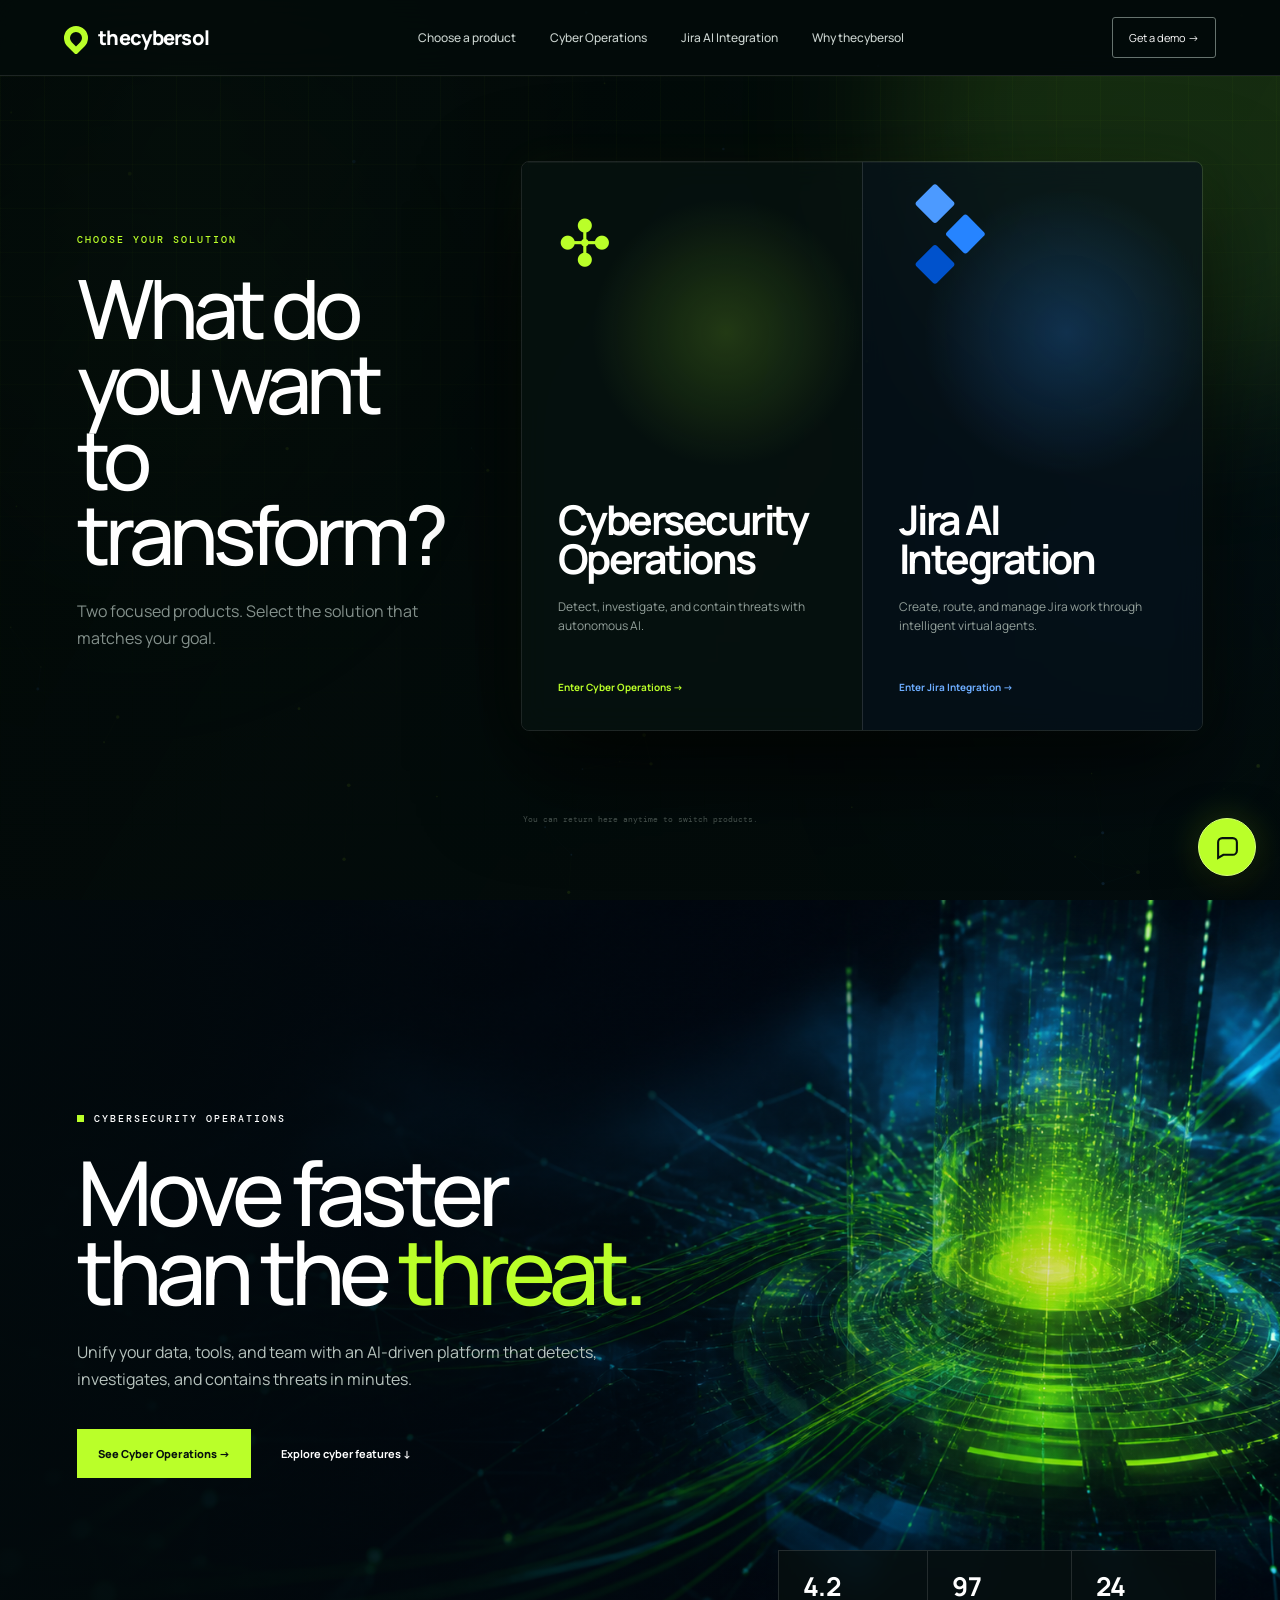
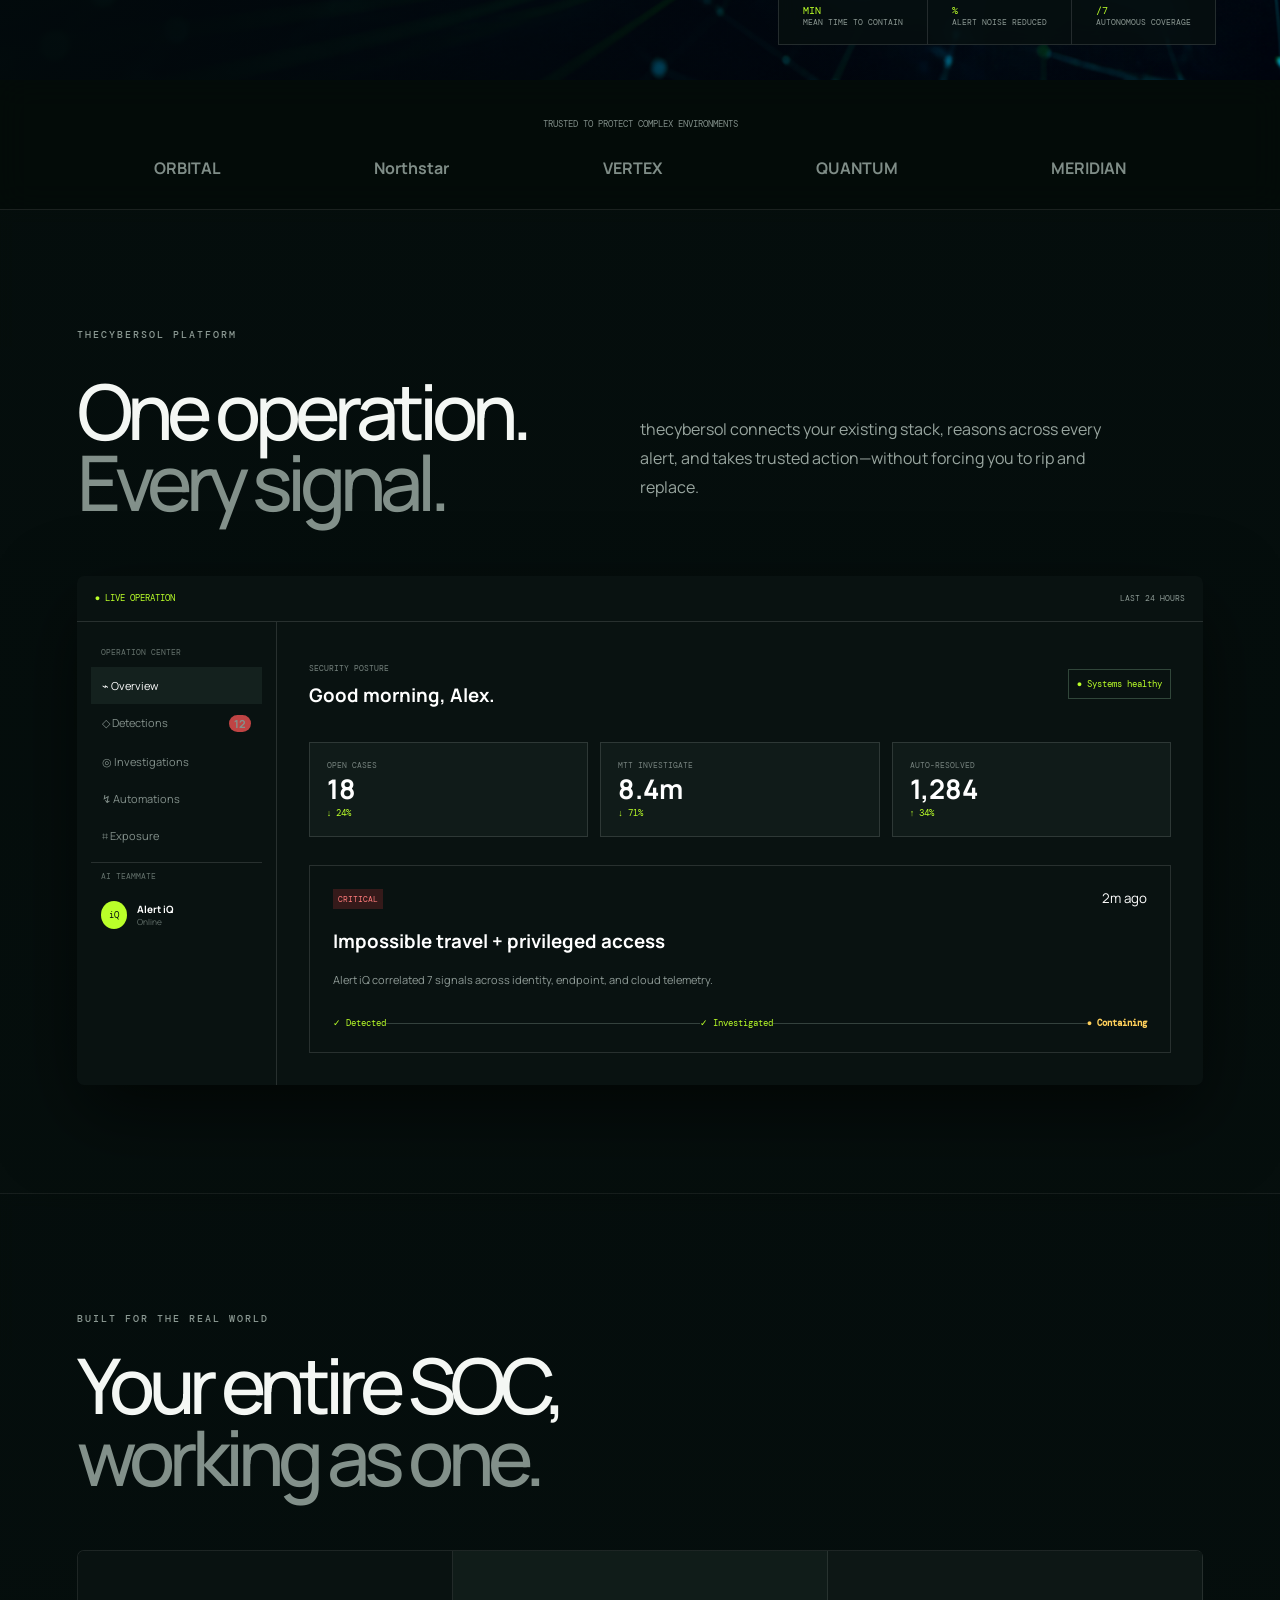
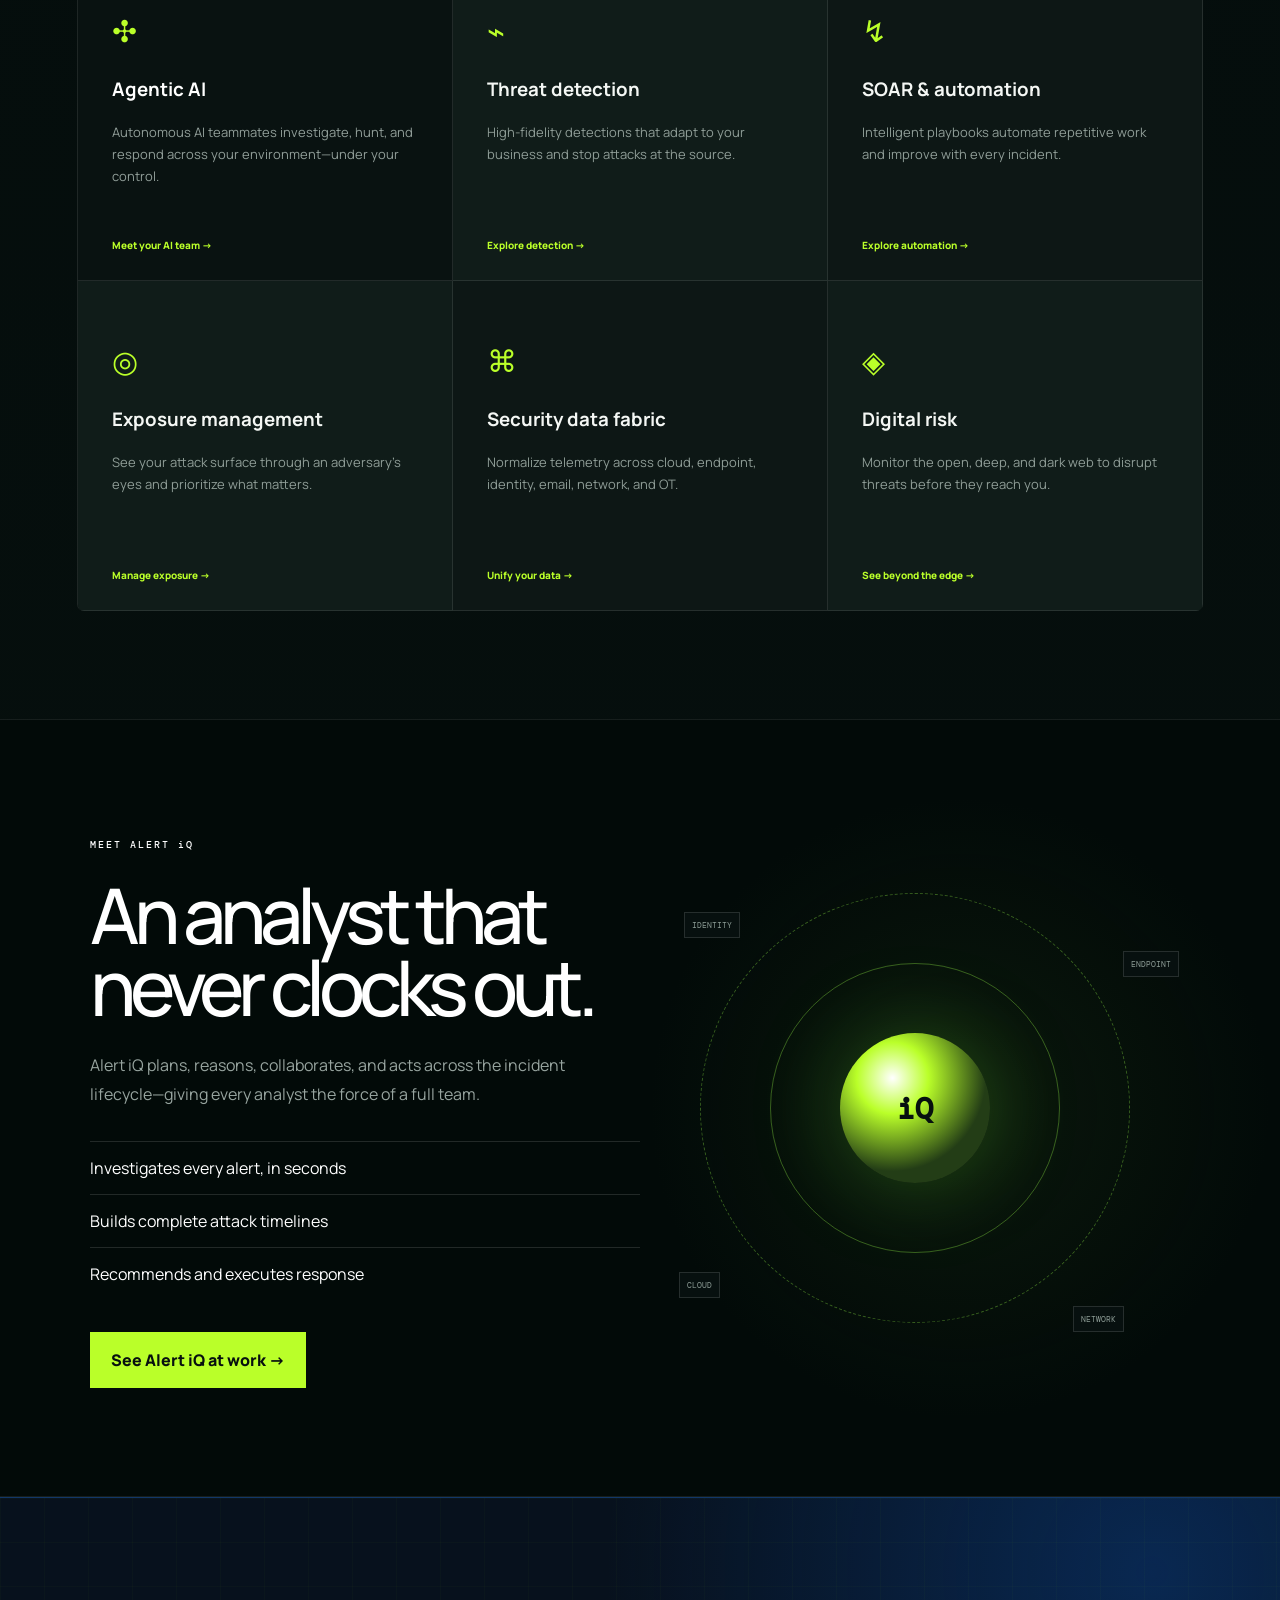
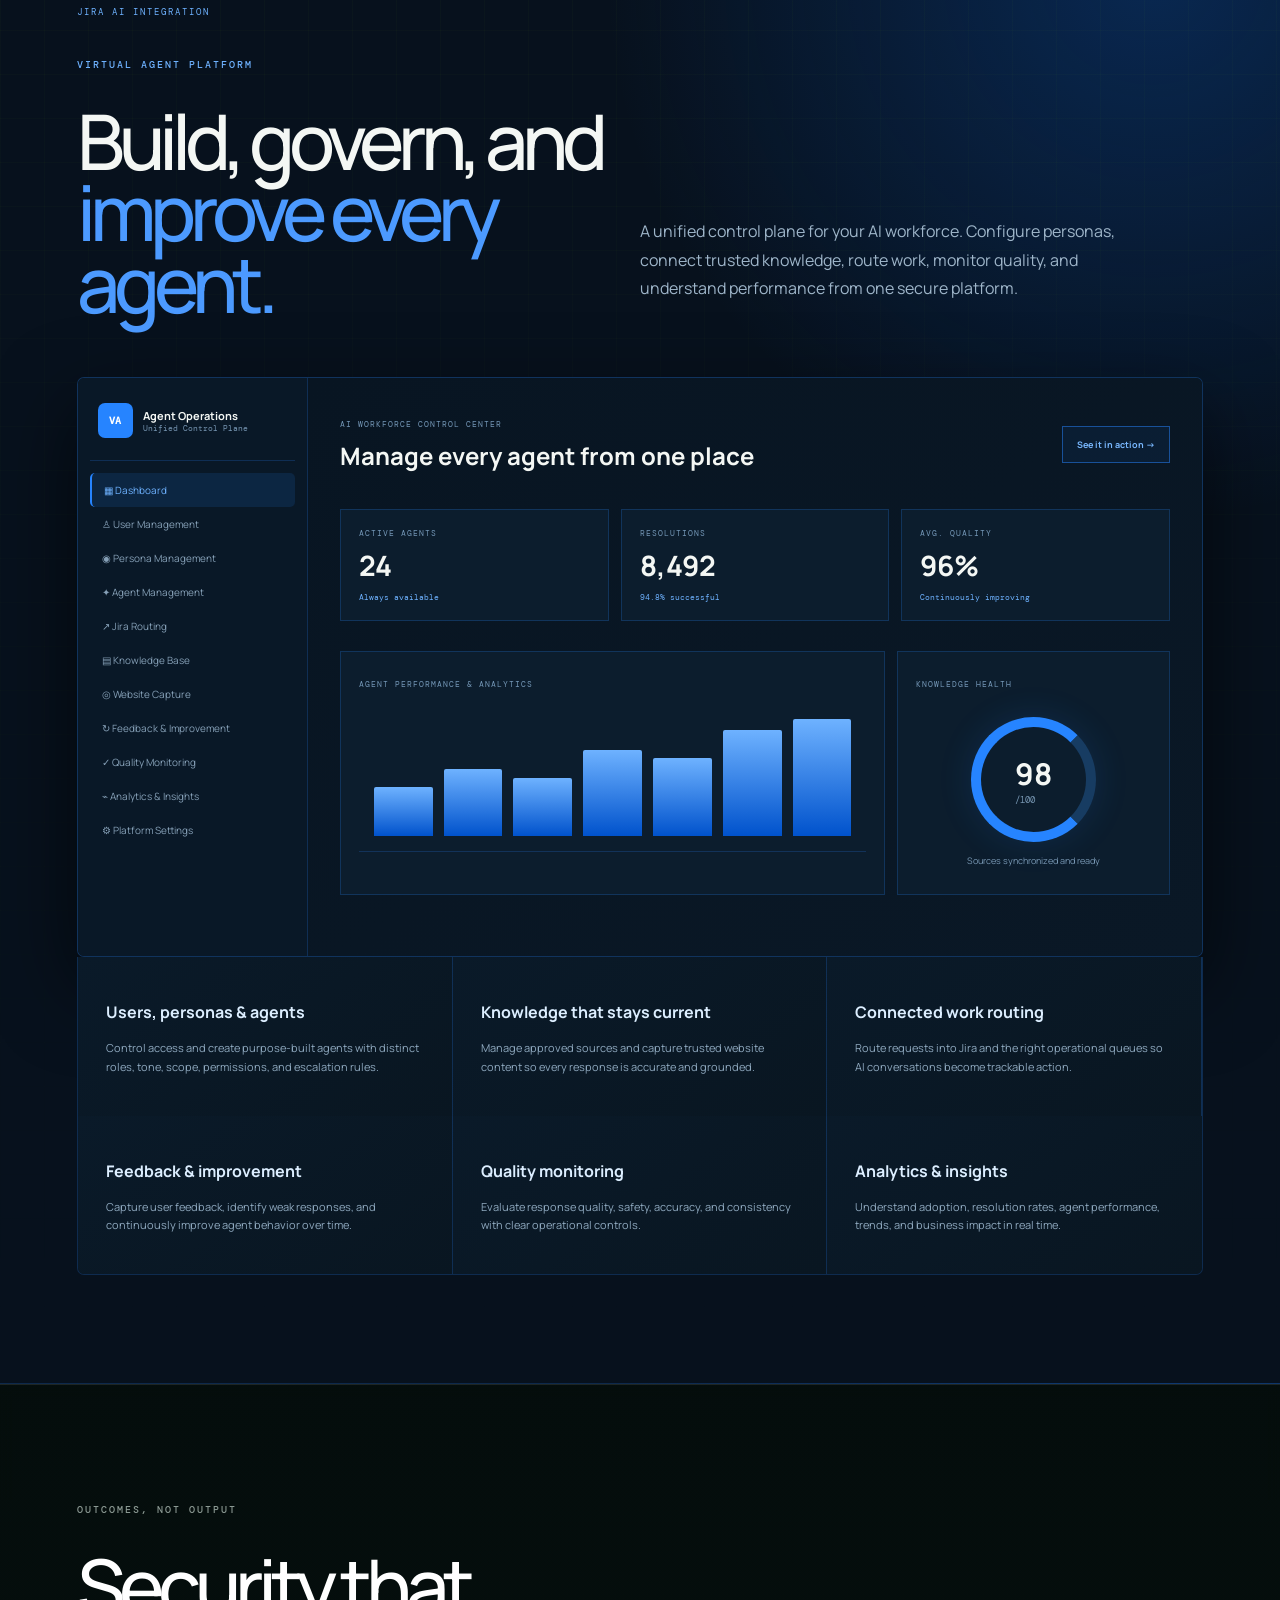
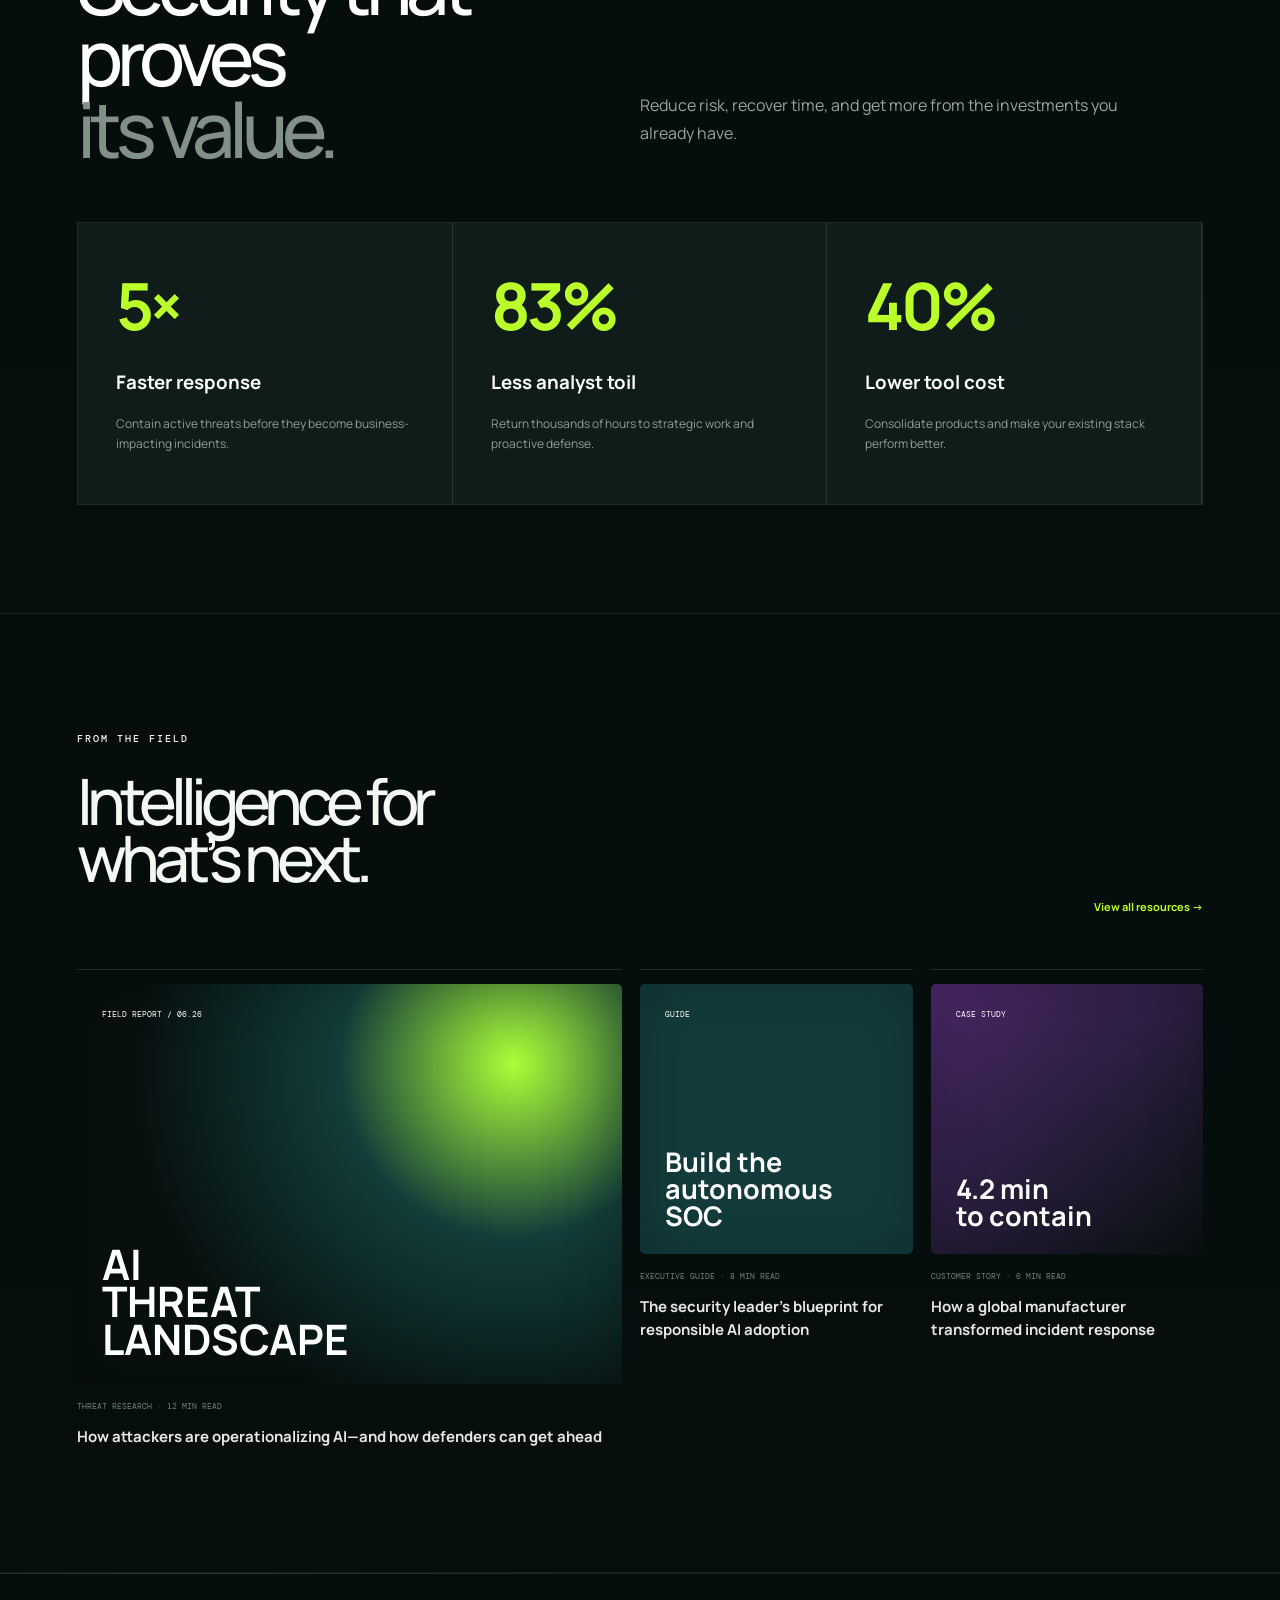
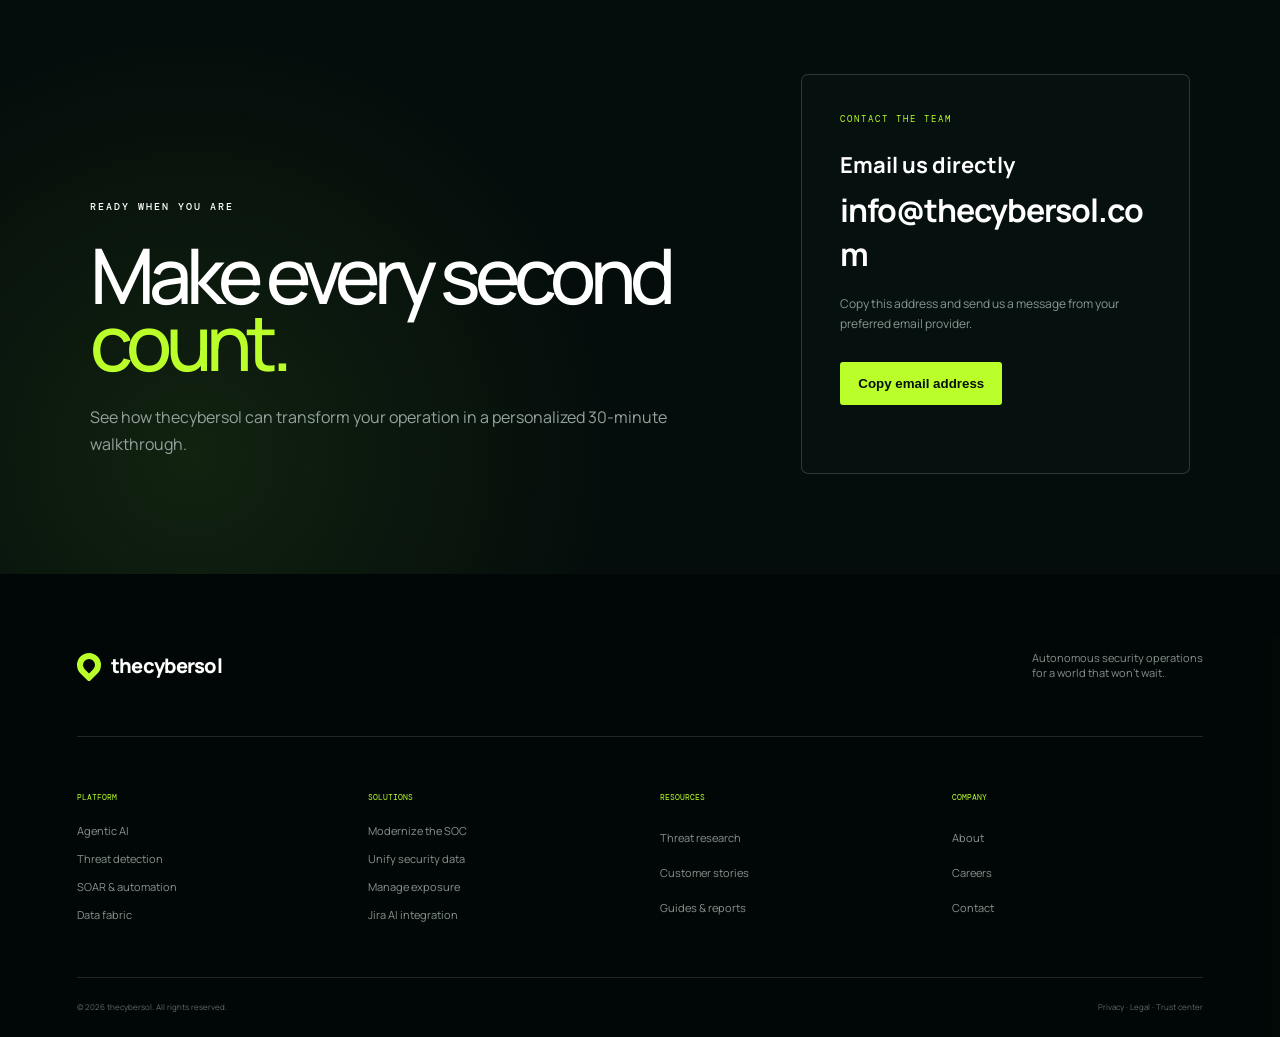
==== commit 653f660c: "Add site-wide support chatbot" ====
--- a/index.html
+++ b/index.html
@@ -1,4 +1,4 @@
-<!doctype html><html lang="en"><head><meta charset="utf-8"><meta name="viewport" content="width=device-width,initial-scale=1"><meta name="description" content="thecybersol unifies detection, investigation and response with agentic AI."><title>thecybersol | Autonomous Security Operations</title><link rel="preconnect" href="https://fonts.googleapis.com"><link rel="preconnect" href="https://fonts.gstatic.com" crossorigin><link href="https://fonts.googleapis.com/css2?family=DM+Mono:wght@400;500&family=Manrope:wght@400;500;600;700;800&display=swap" rel="stylesheet"><link rel="stylesheet" href="cyber.css?v=wide-8"><link rel="stylesheet" href="dark-theme.css?v=wide-8"><link rel="stylesheet" href="products.css?v=wide-8"><link rel="stylesheet" href="choice.css?v=wide-8"><link rel="stylesheet" href="jira-blue.css?v=wide-8"><link rel="stylesheet" href="no-numbers.css?v=wide-8"><link rel="stylesheet" href="resource-modal.css?v=wide-8"><link rel="stylesheet" href="live-theme.css?v=wide-8"><link rel="stylesheet" href="vivid-live.css?v=wide-8"><link rel="stylesheet" href="clean-polish.css?v=contact-9"><link rel="stylesheet" href="direct-contact.css?v=contact-9"><script src="cyber.js?v=contact-9" defer></script></head><body>
+<!doctype html><html lang="en"><head><meta charset="utf-8"><meta name="viewport" content="width=device-width,initial-scale=1"><meta name="description" content="thecybersol unifies detection, investigation and response with agentic AI."><title>thecybersol | Autonomous Security Operations</title><link rel="preconnect" href="https://fonts.googleapis.com"><link rel="preconnect" href="https://fonts.gstatic.com" crossorigin><link href="https://fonts.googleapis.com/css2?family=DM+Mono:wght@400;500&family=Manrope:wght@400;500;600;700;800&display=swap" rel="stylesheet"><link rel="stylesheet" href="cyber.css?v=wide-8"><link rel="stylesheet" href="dark-theme.css?v=wide-8"><link rel="stylesheet" href="products.css?v=wide-8"><link rel="stylesheet" href="choice.css?v=wide-8"><link rel="stylesheet" href="jira-blue.css?v=wide-8"><link rel="stylesheet" href="no-numbers.css?v=wide-8"><link rel="stylesheet" href="resource-modal.css?v=wide-8"><link rel="stylesheet" href="live-theme.css?v=wide-8"><link rel="stylesheet" href="vivid-live.css?v=wide-8"><link rel="stylesheet" href="clean-polish.css?v=contact-9"><link rel="stylesheet" href="direct-contact.css?v=contact-9"><link rel="stylesheet" href="chatbot.css?v=chat-1"><script src="chatbot.js?v=chat-1" defer></script><script src="cyber.js?v=contact-9" defer></script></head><body>
 <a class="skip" href="#main">Skip to content</a>
 <header><a class="logo" href="#"><i></i>thecybersol</a><button class="menu" aria-expanded="false">Menu</button><nav><a href="#choose">Choose a product</a><a href="#cyber">Cyber Operations</a><a href="#jira">Jira AI Integration</a><a href="#results">Why thecybersol</a></nav><a class="outline" href="#demo">Get a demo →</a></header>
 <main id="main"><section class="choice-gateway" id="choose"><div class="choice-head"><p class="eyebrow">CHOOSE YOUR SOLUTION</p><h1>What do you want<br>to transform?</h1><p>Two focused products. Select the solution that matches your goal.</p></div><div class="choice-grid"><a class="choice cyber-choice" href="#cyber"><span class="choice-number">01 / SECURITY</span><i>✣</i><div><h2>Cybersecurity<br>Operations</h2><p>Detect, investigate, and contain threats with autonomous AI.</p><b>Enter Cyber Operations →</b></div></a><a class="choice jira-choice" href="#jira"><span class="choice-number">02 / WORKFLOW</span><div class="choice-jira"><i></i><i></i><i></i></div><div><h2>Jira AI<br>Integration</h2><p>Create, route, and manage Jira work through intelligent virtual agents.</p><b>Enter Jira Integration →</b></div></a></div><small class="choice-note">You can return here anytime to switch products.</small></section><section class="hero" id="cyber"><img src="assets/cybersol-hero.png" alt="Abstract illuminated cybersecurity data network"><div class="shade"></div><div class="hero-copy"><p class="eyebrow"><i></i>CYBERSECURITY OPERATIONS</p><h1>Move faster<br>than the <em>threat.</em></h1><p>Unify your data, tools, and team with an AI-driven platform that detects, investigates, and contains threats in minutes.</p><div class="actions"><a class="btn" href="#demo">See Cyber Operations →</a><a href="#platform">Explore cyber features ↓</a></div></div><div class="metrics"><div><strong data-count="4.2">0</strong><b> MIN</b><small>MEAN TIME TO CONTAIN</small></div><div><strong data-count="97">0</strong><b>%</b><small>ALERT NOISE REDUCED</small></div><div><strong data-count="24">0</strong><b>/7</b><small>AUTONOMOUS COVERAGE</small></div></div></section>
--- a/chatbot.css
+++ b/chatbot.css
@@ -0,0 +1 @@
+.chat-launcher{position:fixed;right:24px;bottom:24px;z-index:900;width:58px;height:58px;border:1px solid #d5ff7a;border-radius:50%;background:#baff29;color:#06100e;display:grid;place-items:center;cursor:pointer;box-shadow:0 14px 45px #0009,0 0 35px #baff2933;transition:.2s}.chat-launcher:hover{transform:translateY(-3px) scale(1.03)}.chat-launcher svg{width:25px}.chat-panel{position:fixed;right:24px;bottom:94px;z-index:901;width:min(390px,calc(100vw - 32px));height:min(600px,calc(100vh - 125px));background:rgba(5,14,12,.97);color:#f5f7f5;border:1px solid rgba(255,255,255,.16);border-radius:10px;box-shadow:0 30px 100px #000d;backdrop-filter:blur(20px);display:flex;flex-direction:column;overflow:hidden;opacity:0;visibility:hidden;transform:translateY(14px) scale(.98);transition:.22s}.chat-panel.open{opacity:1;visibility:visible;transform:none}.chat-head{height:72px;padding:0 18px;display:flex;align-items:center;gap:12px;border-bottom:1px solid rgba(255,255,255,.1);background:linear-gradient(90deg,#0e2018,#071613)}.chat-avatar{width:38px;height:38px;border-radius:50%;background:#baff29;color:#06100e;display:grid;place-items:center;font:700 11px 'DM Mono'}.chat-title{display:grid;flex:1}.chat-title b{font-size:13px}.chat-title small{font:8px 'DM Mono';color:#91a19a;margin-top:3px}.chat-title small:before{content:'●';color:#baff29;margin-right:5px}.chat-close{border:0;background:none;color:#93a099;font-size:25px;cursor:pointer}.chat-messages{flex:1;overflow-y:auto;padding:18px;display:flex;flex-direction:column;gap:12px;scrollbar-color:#395046 transparent}.chat-message{max-width:86%;padding:11px 13px;border-radius:8px;font-size:12px;line-height:1.55}.chat-message.bot{align-self:flex-start;background:#10211b;border:1px solid rgba(255,255,255,.08);color:#d8dfdc;border-bottom-left-radius:2px}.chat-message.user{align-self:flex-end;background:#baff29;color:#06100e;border-bottom-right-radius:2px}.chat-quick{padding:0 18px 12px;display:flex;gap:7px;overflow-x:auto}.chat-quick button{white-space:nowrap;border:1px solid rgba(186,255,41,.32);border-radius:20px;background:#baff290b;color:#baff29;padding:8px 11px;font-size:9px;cursor:pointer}.chat-form{display:flex;gap:8px;padding:13px;border-top:1px solid rgba(255,255,255,.1);background:#07110f}.chat-form input{min-width:0;flex:1;border:1px solid rgba(255,255,255,.16);border-radius:5px;background:#040b0a;color:white;padding:12px;font:12px Manrope}.chat-form input:focus{outline:1px solid #baff29}.chat-send{width:42px;border:0;border-radius:5px;background:#baff29;color:#06100e;font-size:17px;cursor:pointer}.chat-note{text-align:center;margin:0;padding:0 10px 10px;background:#07110f;color:#53615b;font:7px 'DM Mono'}@media(max-width:600px){.chat-launcher{right:16px;bottom:16px}.chat-panel{right:16px;bottom:84px;height:calc(100vh - 105px)}}@media(prefers-reduced-motion:reduce){.chat-launcher,.chat-panel{transition:none}}
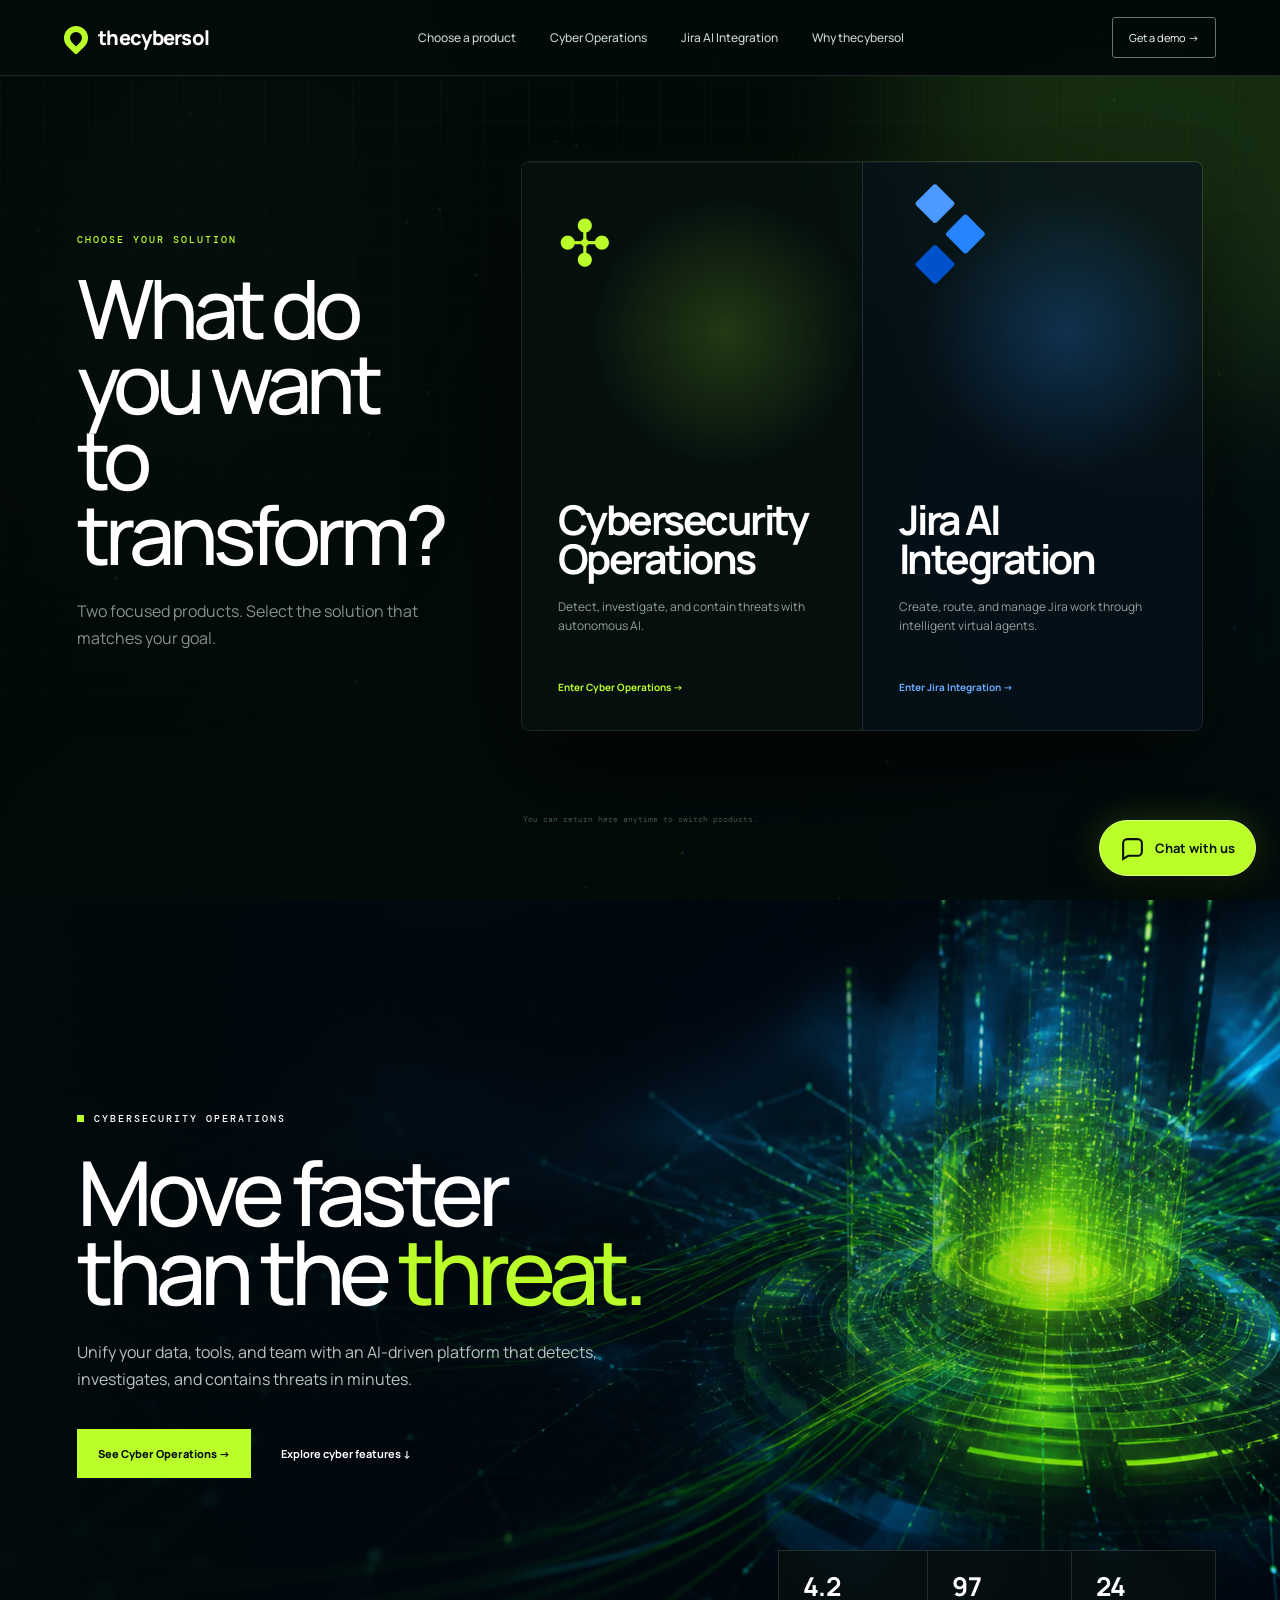
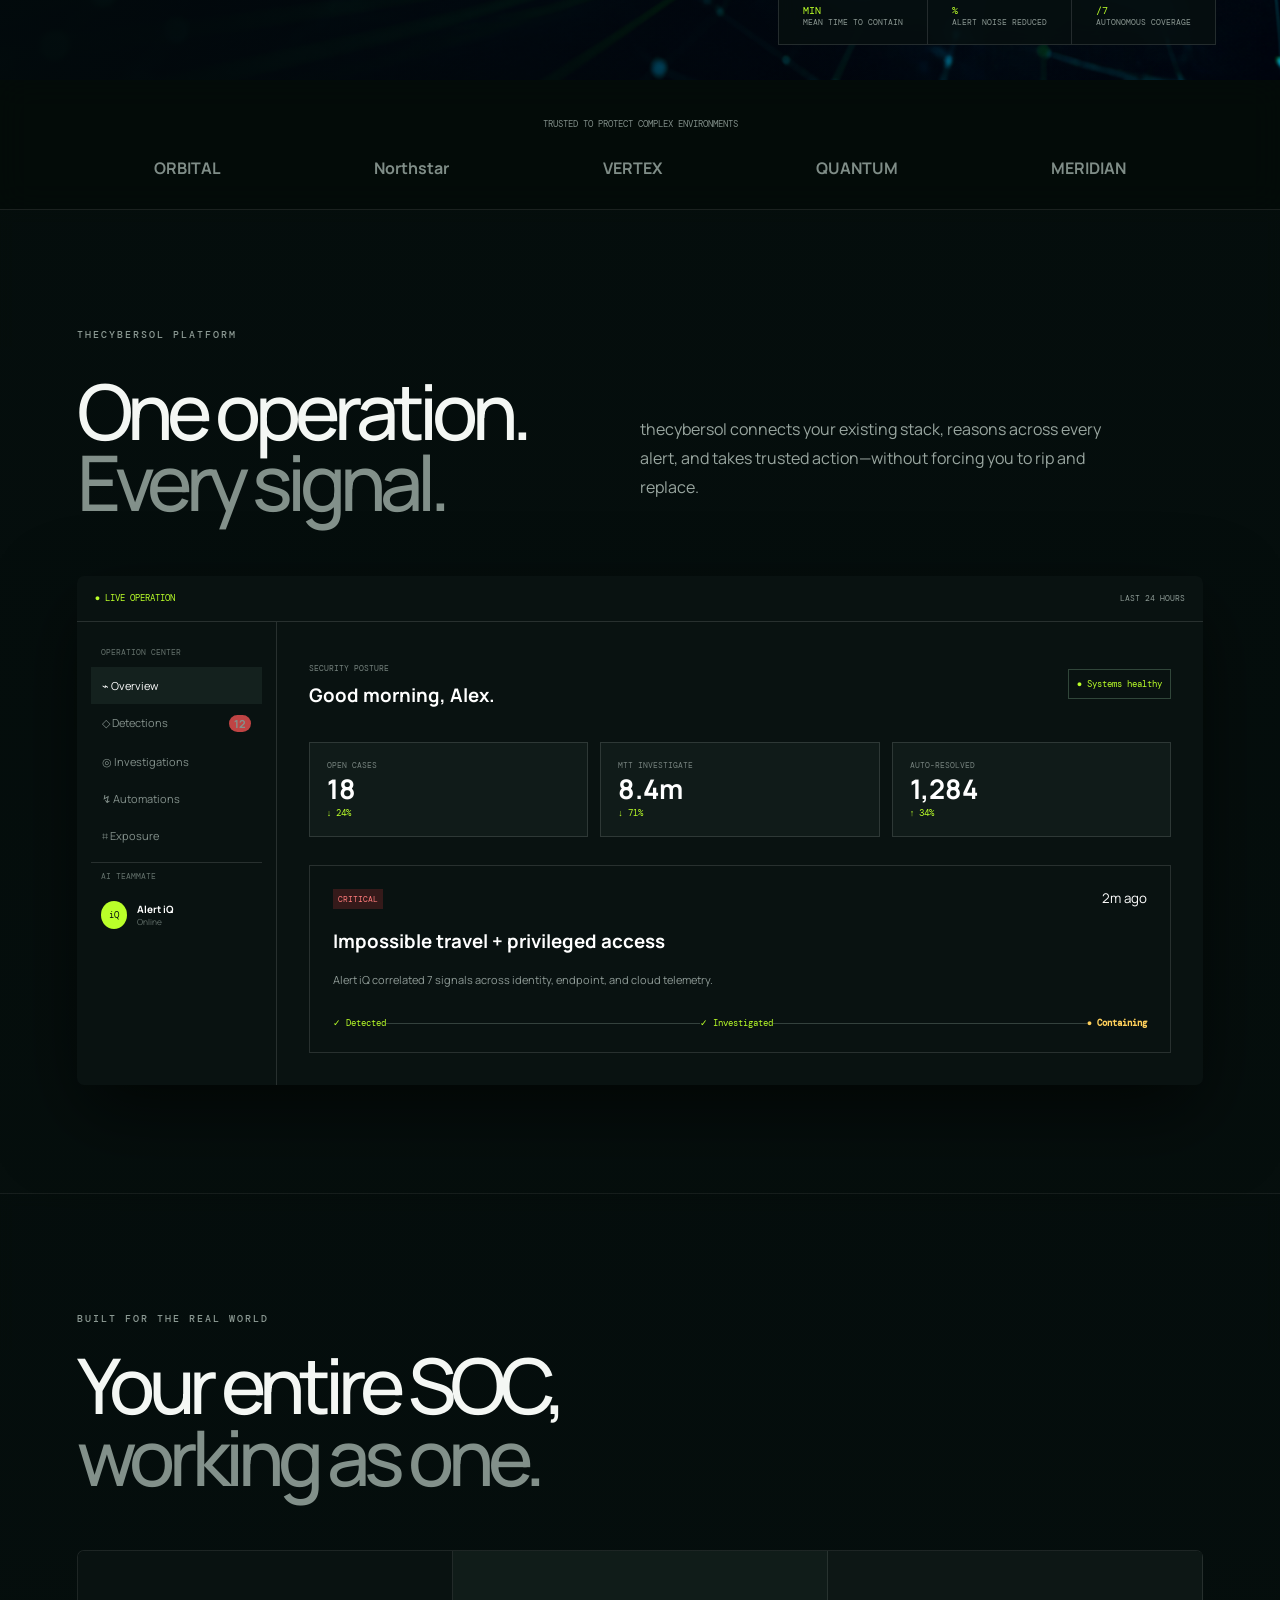
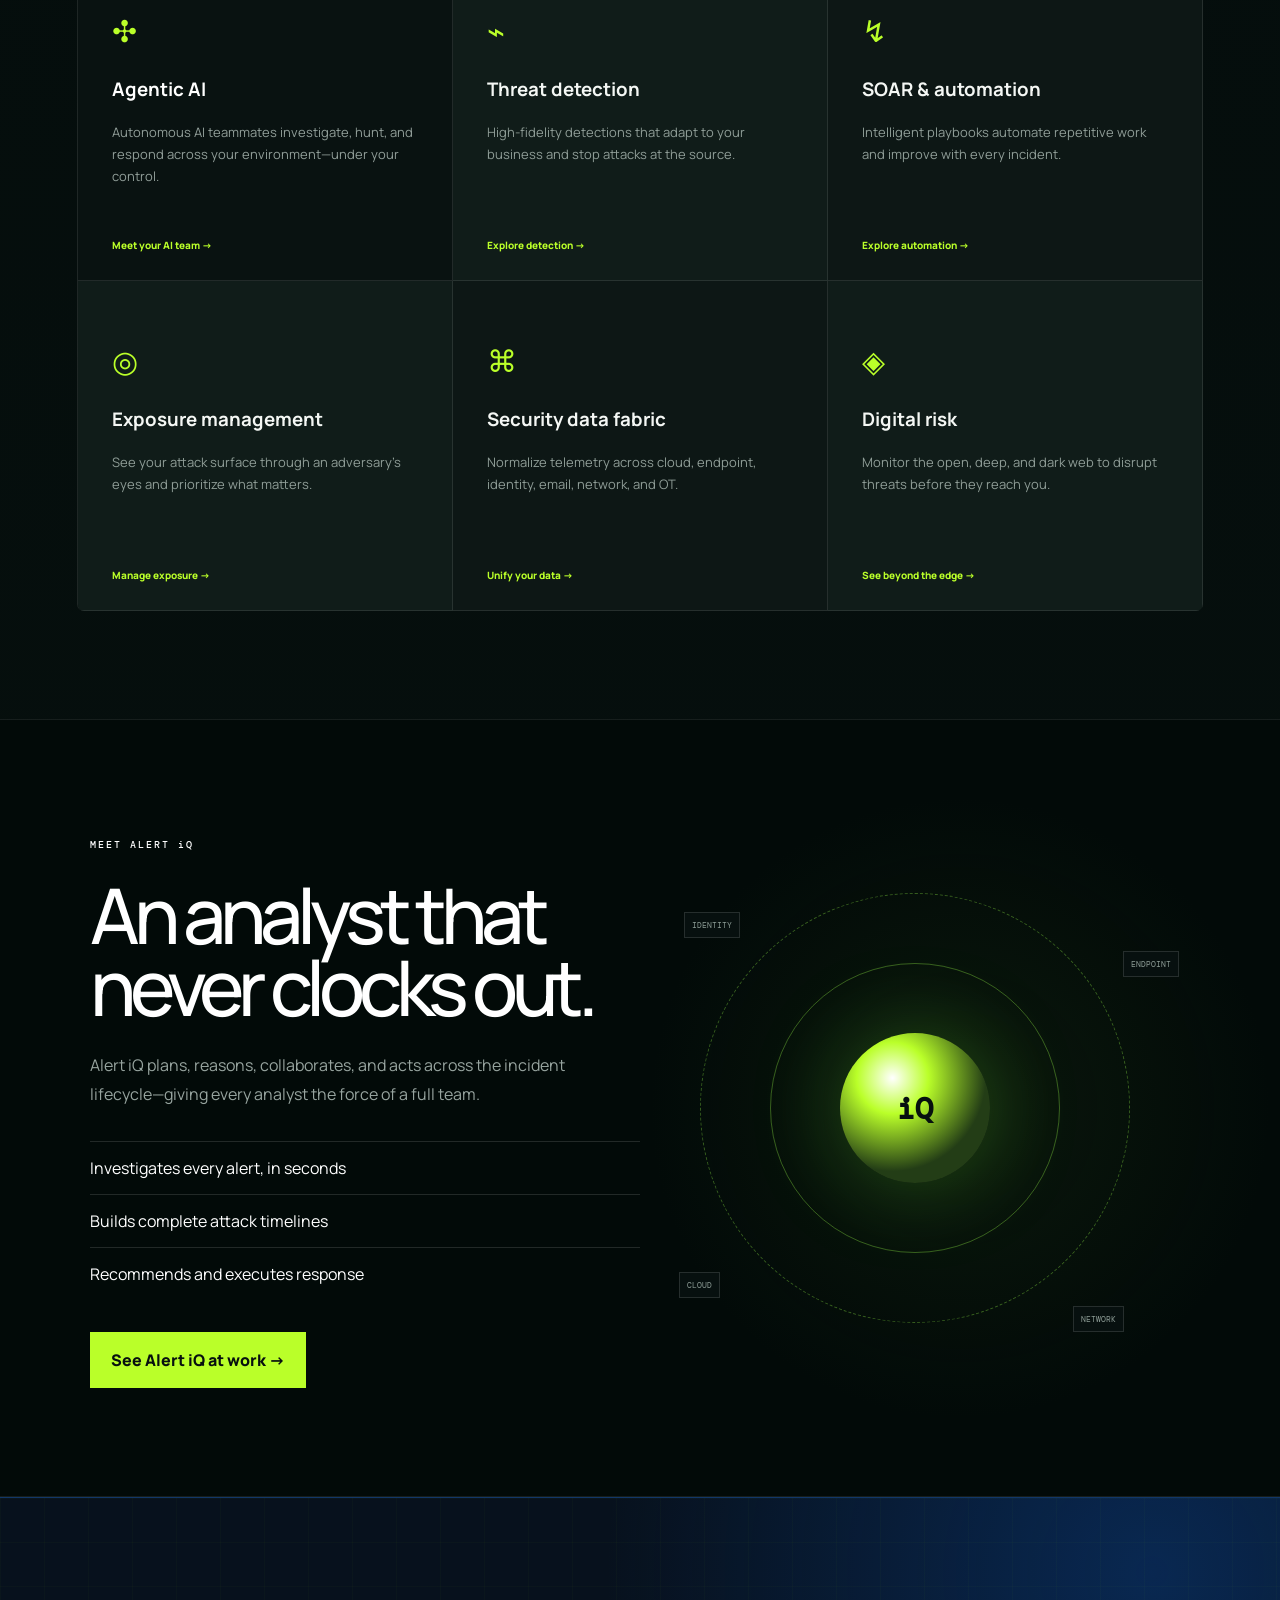
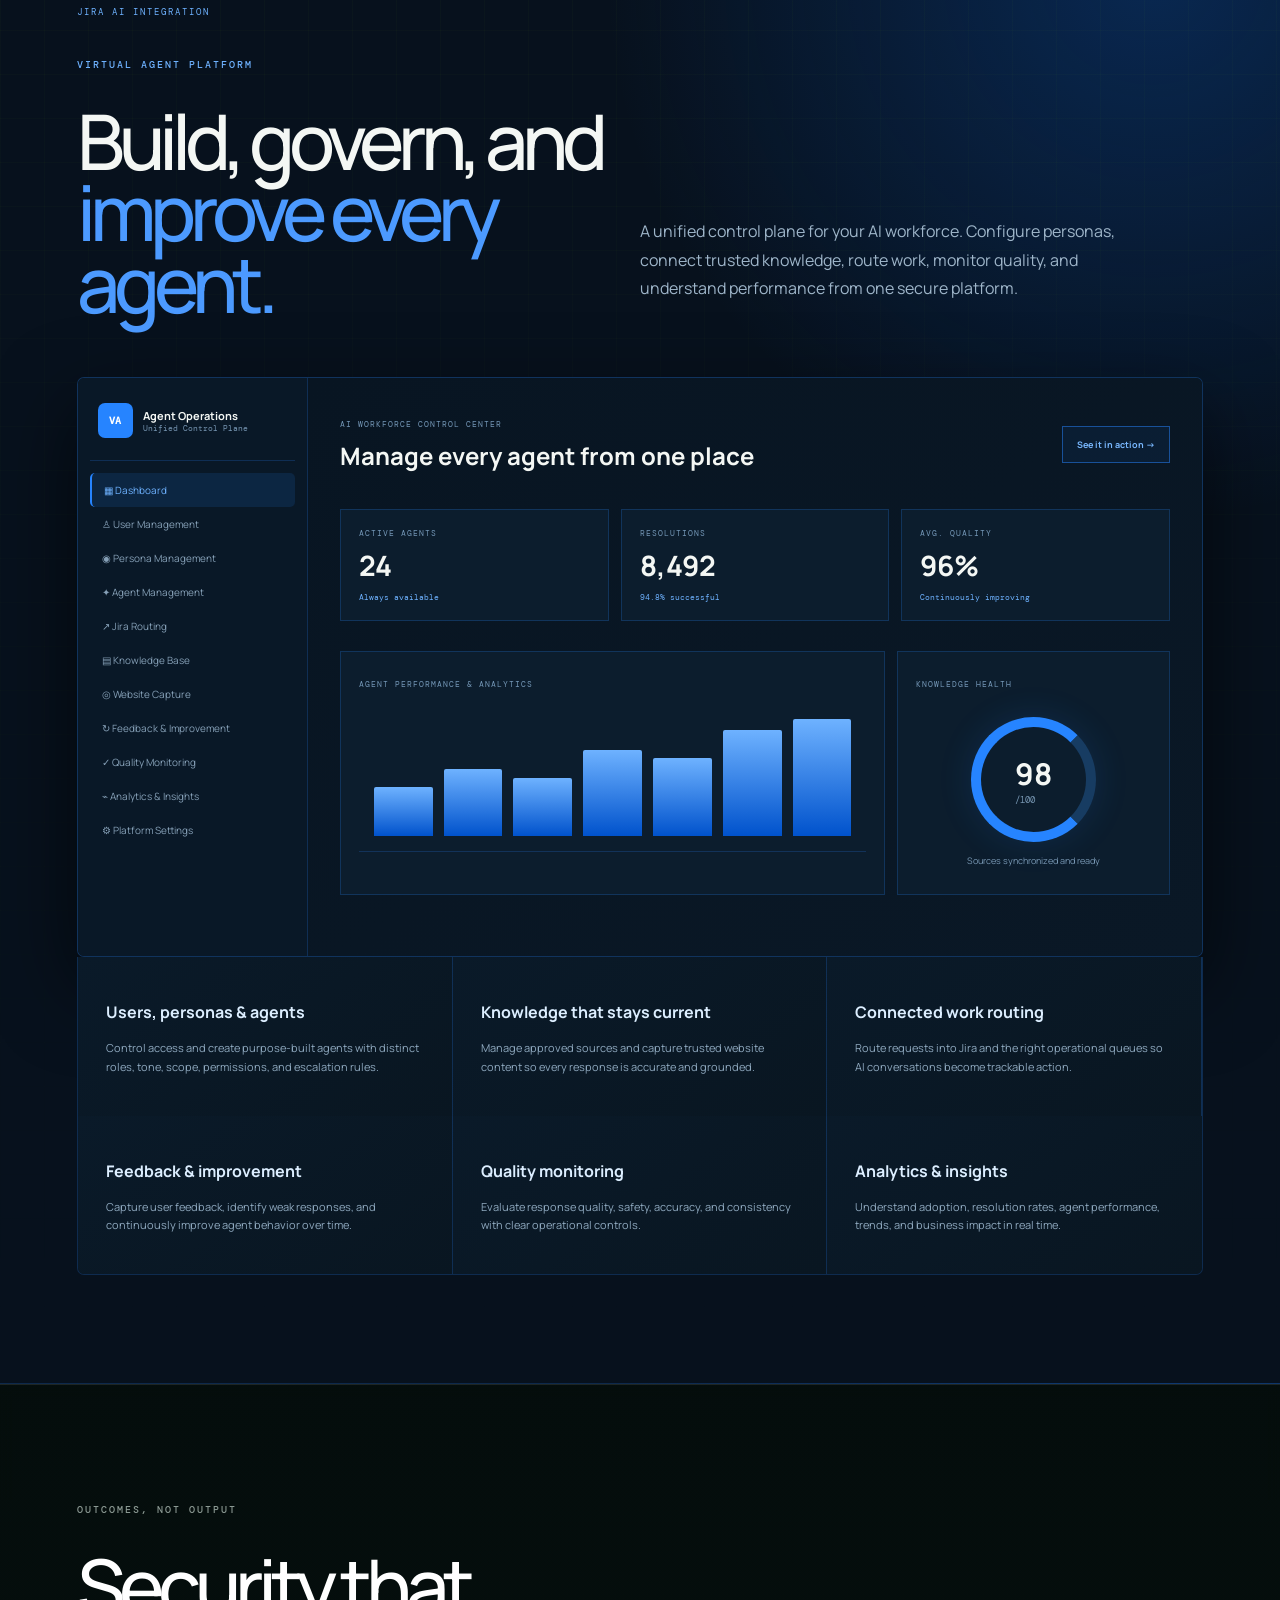
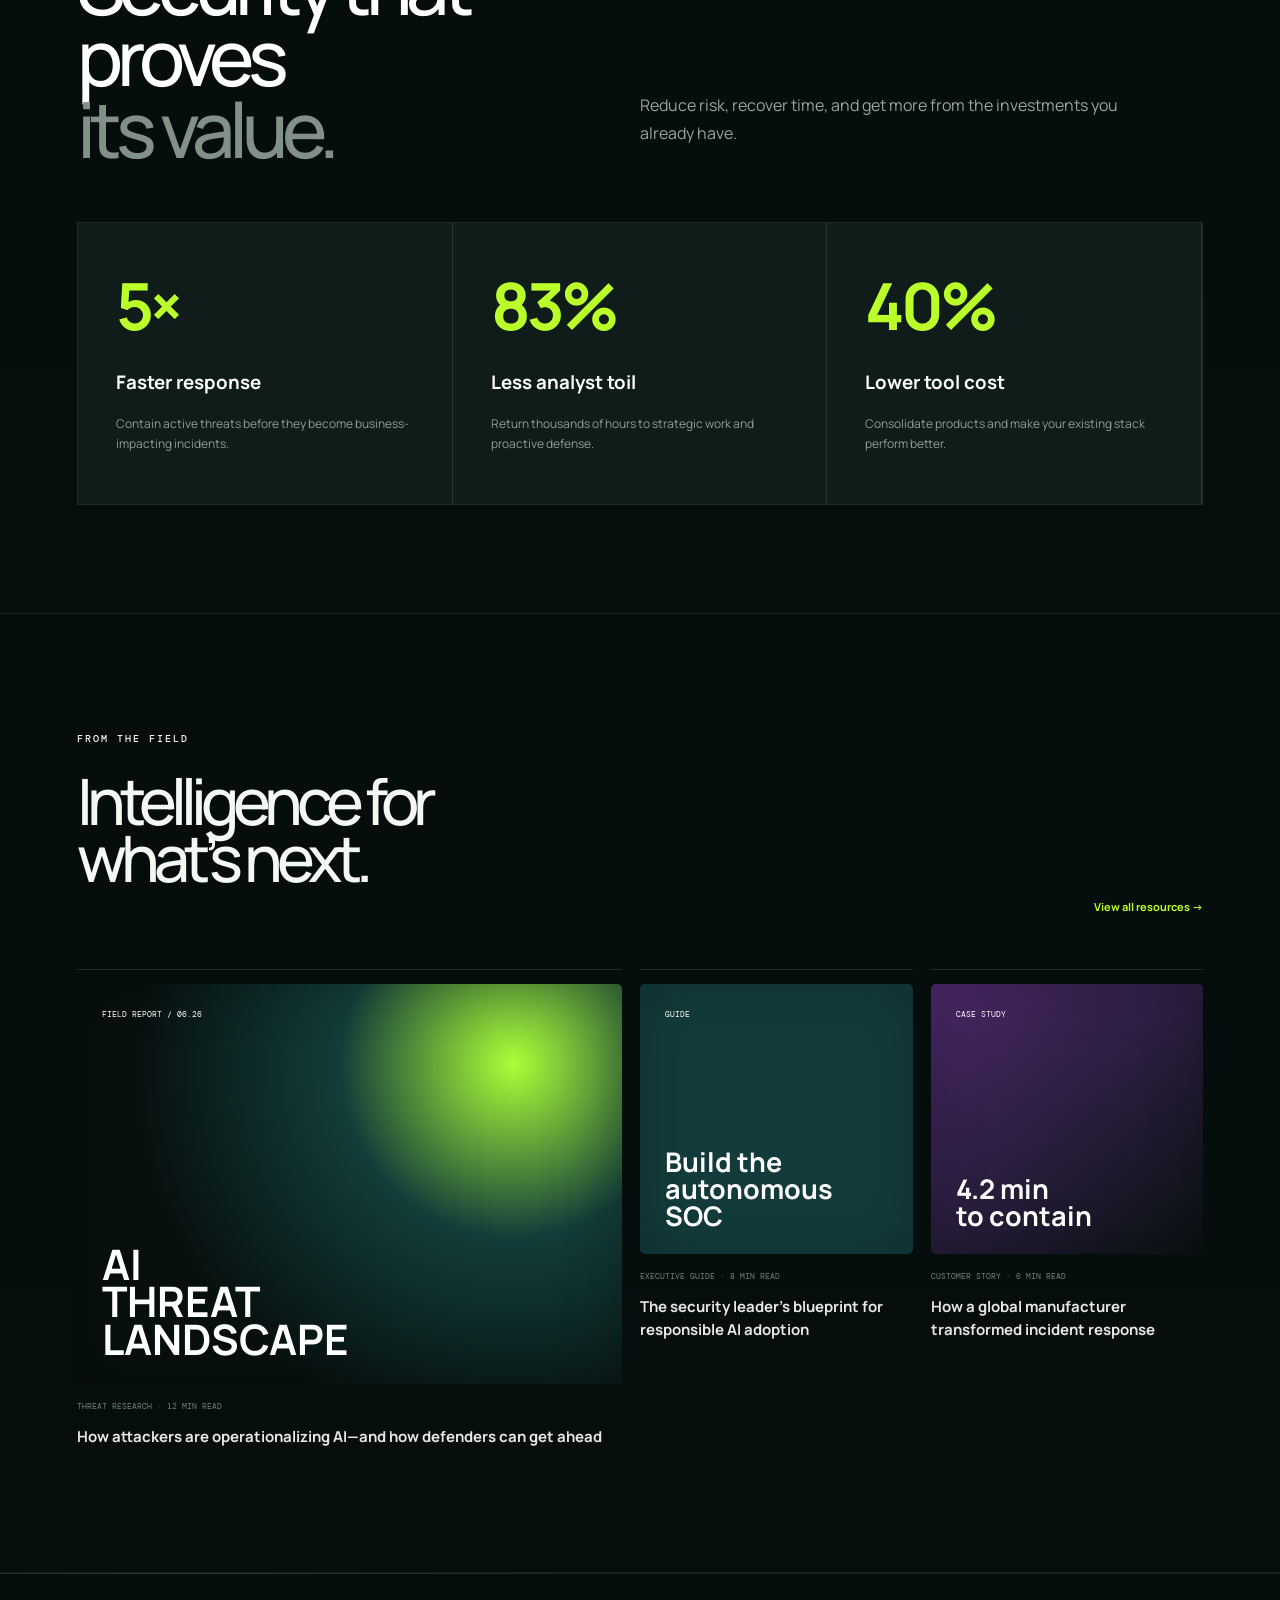
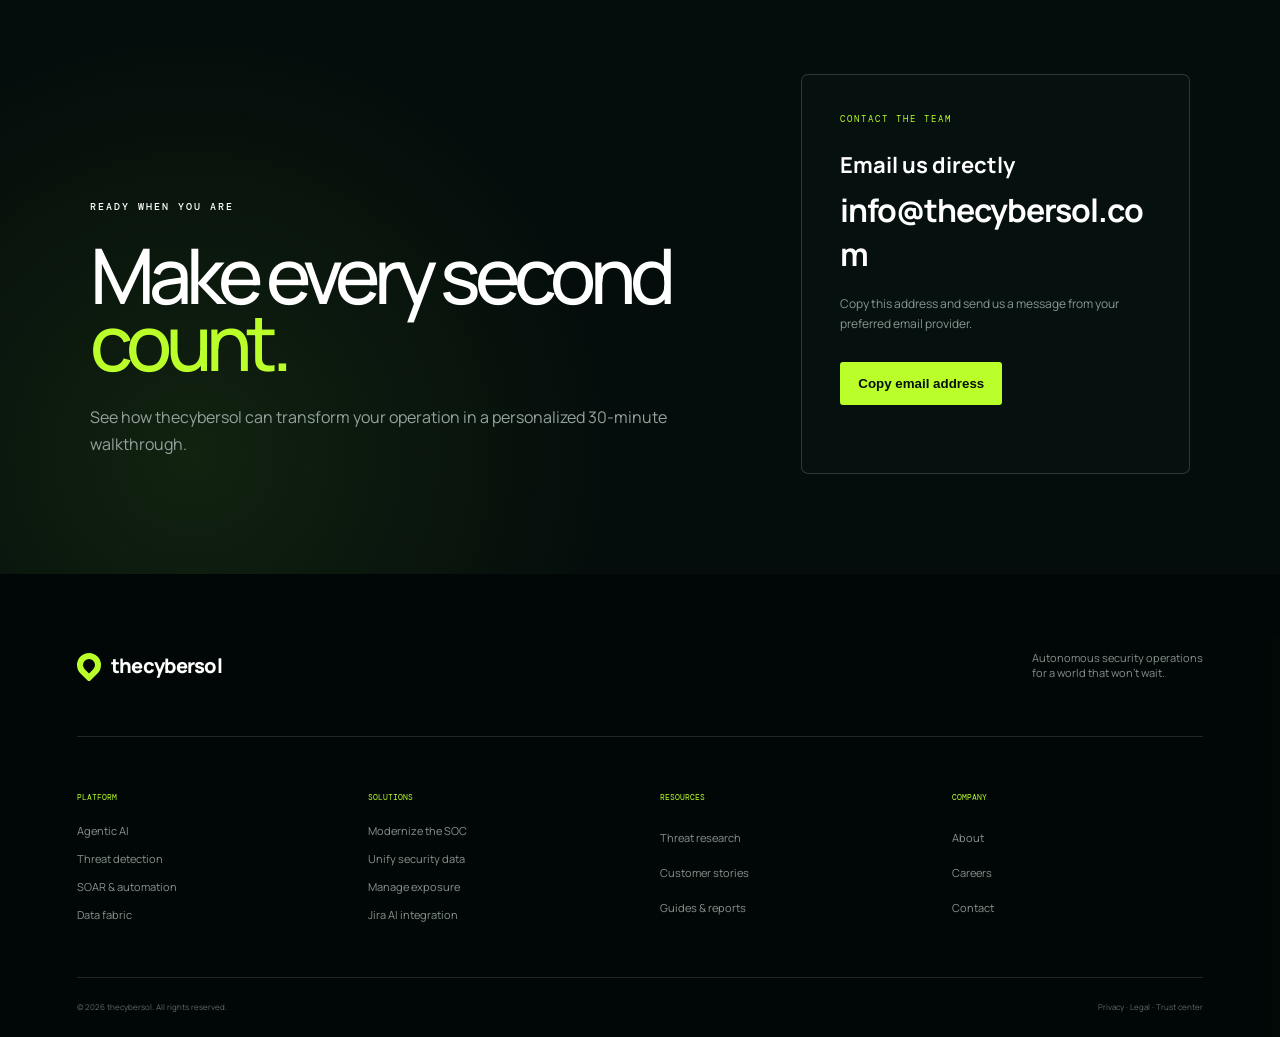
==== commit a08a08bd: "Make support chat launcher clearly visible" ====
--- a/index.html
+++ b/index.html
@@ -1,4 +1,4 @@
-<!doctype html><html lang="en"><head><meta charset="utf-8"><meta name="viewport" content="width=device-width,initial-scale=1"><meta name="description" content="thecybersol unifies detection, investigation and response with agentic AI."><title>thecybersol | Autonomous Security Operations</title><link rel="preconnect" href="https://fonts.googleapis.com"><link rel="preconnect" href="https://fonts.gstatic.com" crossorigin><link href="https://fonts.googleapis.com/css2?family=DM+Mono:wght@400;500&family=Manrope:wght@400;500;600;700;800&display=swap" rel="stylesheet"><link rel="stylesheet" href="cyber.css?v=wide-8"><link rel="stylesheet" href="dark-theme.css?v=wide-8"><link rel="stylesheet" href="products.css?v=wide-8"><link rel="stylesheet" href="choice.css?v=wide-8"><link rel="stylesheet" href="jira-blue.css?v=wide-8"><link rel="stylesheet" href="no-numbers.css?v=wide-8"><link rel="stylesheet" href="resource-modal.css?v=wide-8"><link rel="stylesheet" href="live-theme.css?v=wide-8"><link rel="stylesheet" href="vivid-live.css?v=wide-8"><link rel="stylesheet" href="clean-polish.css?v=contact-9"><link rel="stylesheet" href="direct-contact.css?v=contact-9"><link rel="stylesheet" href="chatbot.css?v=chat-1"><script src="chatbot.js?v=chat-1" defer></script><script src="cyber.js?v=contact-9" defer></script></head><body>
+<!doctype html><html lang="en"><head><meta charset="utf-8"><meta name="viewport" content="width=device-width,initial-scale=1"><meta name="description" content="thecybersol unifies detection, investigation and response with agentic AI."><title>thecybersol | Autonomous Security Operations</title><link rel="preconnect" href="https://fonts.googleapis.com"><link rel="preconnect" href="https://fonts.gstatic.com" crossorigin><link href="https://fonts.googleapis.com/css2?family=DM+Mono:wght@400;500&family=Manrope:wght@400;500;600;700;800&display=swap" rel="stylesheet"><link rel="stylesheet" href="cyber.css?v=wide-8"><link rel="stylesheet" href="dark-theme.css?v=wide-8"><link rel="stylesheet" href="products.css?v=wide-8"><link rel="stylesheet" href="choice.css?v=wide-8"><link rel="stylesheet" href="jira-blue.css?v=wide-8"><link rel="stylesheet" href="no-numbers.css?v=wide-8"><link rel="stylesheet" href="resource-modal.css?v=wide-8"><link rel="stylesheet" href="live-theme.css?v=wide-8"><link rel="stylesheet" href="vivid-live.css?v=wide-8"><link rel="stylesheet" href="clean-polish.css?v=contact-9"><link rel="stylesheet" href="direct-contact.css?v=contact-9"><link rel="stylesheet" href="chatbot.css?v=chat-2"><link rel="stylesheet" href="chat-visible.css?v=chat-2"><script src="chatbot.js?v=chat-2" defer></script><script src="cyber.js?v=contact-9" defer></script></head><body>
 <a class="skip" href="#main">Skip to content</a>
 <header><a class="logo" href="#"><i></i>thecybersol</a><button class="menu" aria-expanded="false">Menu</button><nav><a href="#choose">Choose a product</a><a href="#cyber">Cyber Operations</a><a href="#jira">Jira AI Integration</a><a href="#results">Why thecybersol</a></nav><a class="outline" href="#demo">Get a demo →</a></header>
 <main id="main"><section class="choice-gateway" id="choose"><div class="choice-head"><p class="eyebrow">CHOOSE YOUR SOLUTION</p><h1>What do you want<br>to transform?</h1><p>Two focused products. Select the solution that matches your goal.</p></div><div class="choice-grid"><a class="choice cyber-choice" href="#cyber"><span class="choice-number">01 / SECURITY</span><i>✣</i><div><h2>Cybersecurity<br>Operations</h2><p>Detect, investigate, and contain threats with autonomous AI.</p><b>Enter Cyber Operations →</b></div></a><a class="choice jira-choice" href="#jira"><span class="choice-number">02 / WORKFLOW</span><div class="choice-jira"><i></i><i></i><i></i></div><div><h2>Jira AI<br>Integration</h2><p>Create, route, and manage Jira work through intelligent virtual agents.</p><b>Enter Jira Integration →</b></div></a></div><small class="choice-note">You can return here anytime to switch products.</small></section><section class="hero" id="cyber"><img src="assets/cybersol-hero.png" alt="Abstract illuminated cybersecurity data network"><div class="shade"></div><div class="hero-copy"><p class="eyebrow"><i></i>CYBERSECURITY OPERATIONS</p><h1>Move faster<br>than the <em>threat.</em></h1><p>Unify your data, tools, and team with an AI-driven platform that detects, investigates, and contains threats in minutes.</p><div class="actions"><a class="btn" href="#demo">See Cyber Operations →</a><a href="#platform">Explore cyber features ↓</a></div></div><div class="metrics"><div><strong data-count="4.2">0</strong><b> MIN</b><small>MEAN TIME TO CONTAIN</small></div><div><strong data-count="97">0</strong><b>%</b><small>ALERT NOISE REDUCED</small></div><div><strong data-count="24">0</strong><b>/7</b><small>AUTONOMOUS COVERAGE</small></div></div></section>
--- a/chat-visible.css
+++ b/chat-visible.css
@@ -0,0 +1,28 @@
+.chat-launcher {
+  z-index: 2147483646 !important;
+  width: auto !important;
+  min-width: 148px;
+  height: 56px !important;
+  padding: 0 20px !important;
+  display: flex !important;
+  gap: 10px;
+  border-radius: 999px !important;
+  font: 700 13px Manrope, sans-serif;
+}
+
+.chat-launcher::after {
+  content: "Chat with us";
+  white-space: nowrap;
+}
+
+.chat-panel {
+  z-index: 2147483647 !important;
+}
+
+@media (max-width: 600px) {
+  .chat-launcher {
+    min-width: 132px;
+    height: 52px !important;
+    padding: 0 16px !important;
+  }
+}
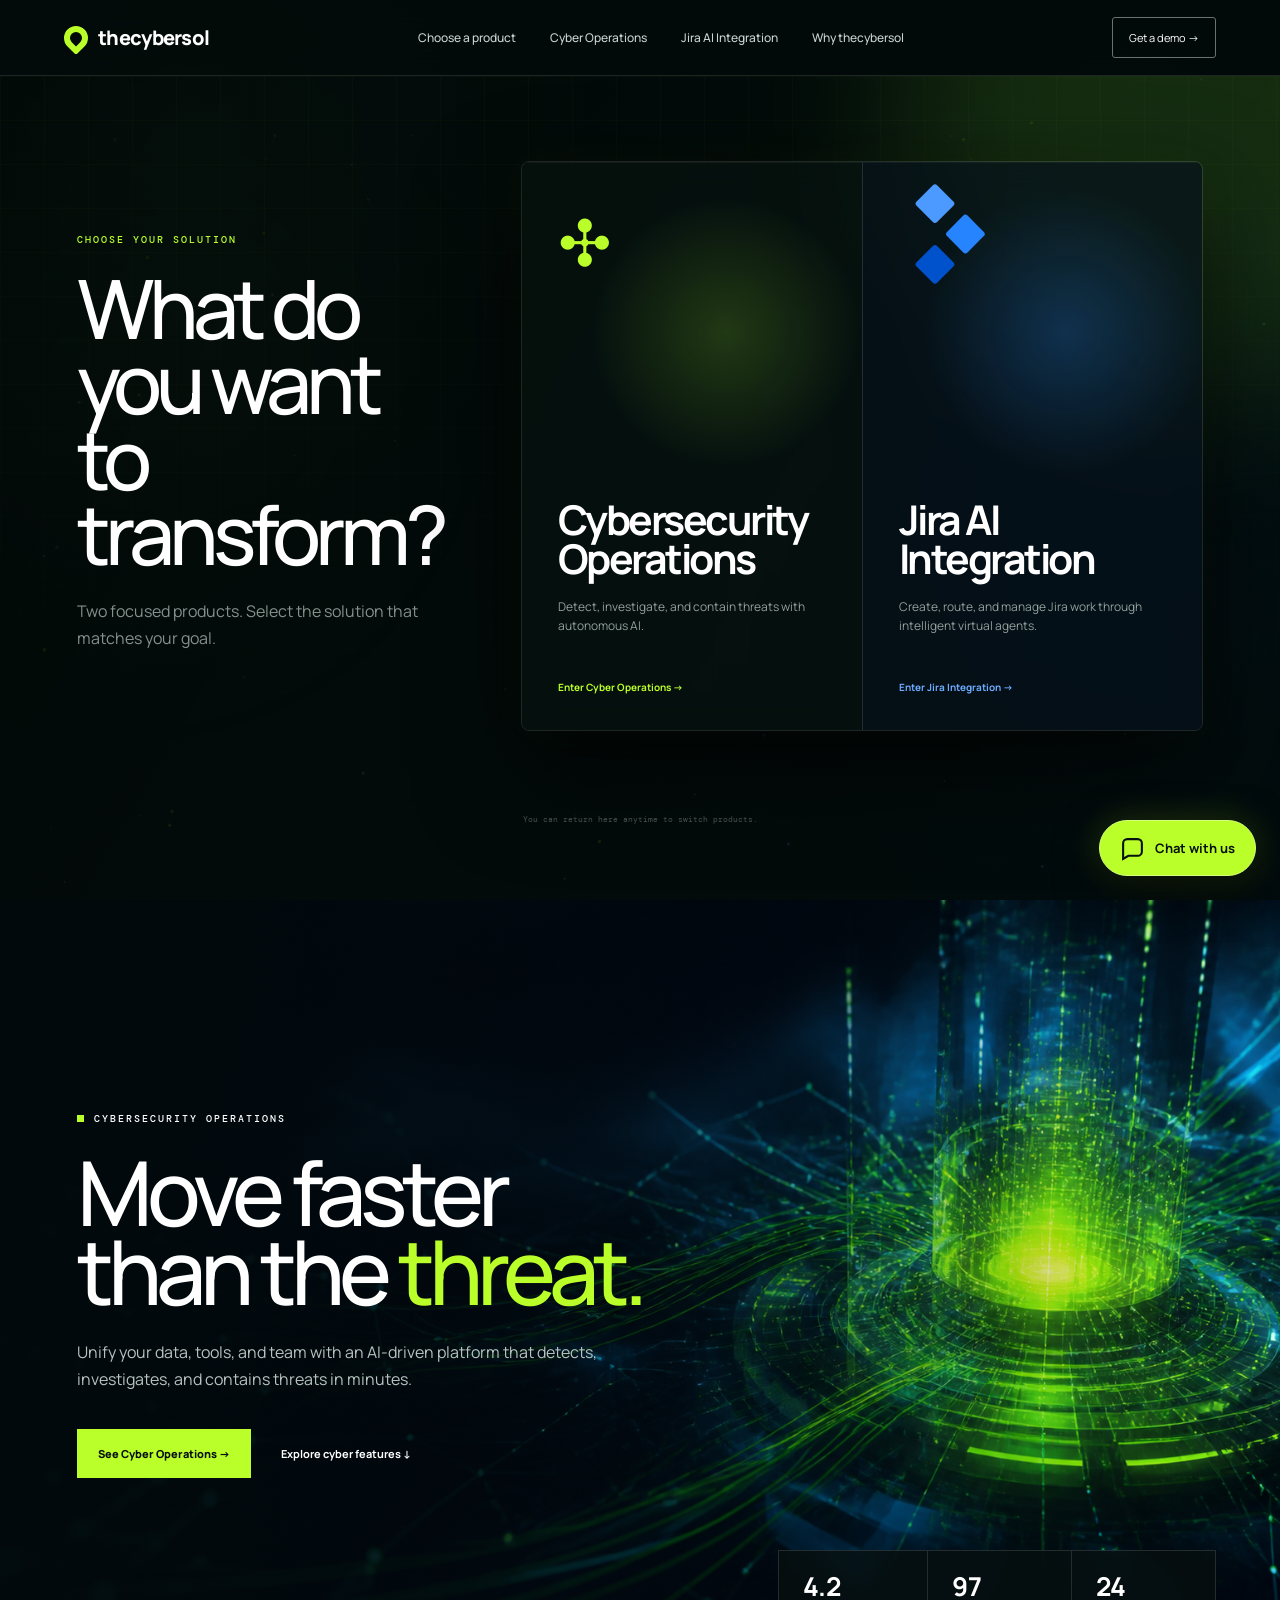
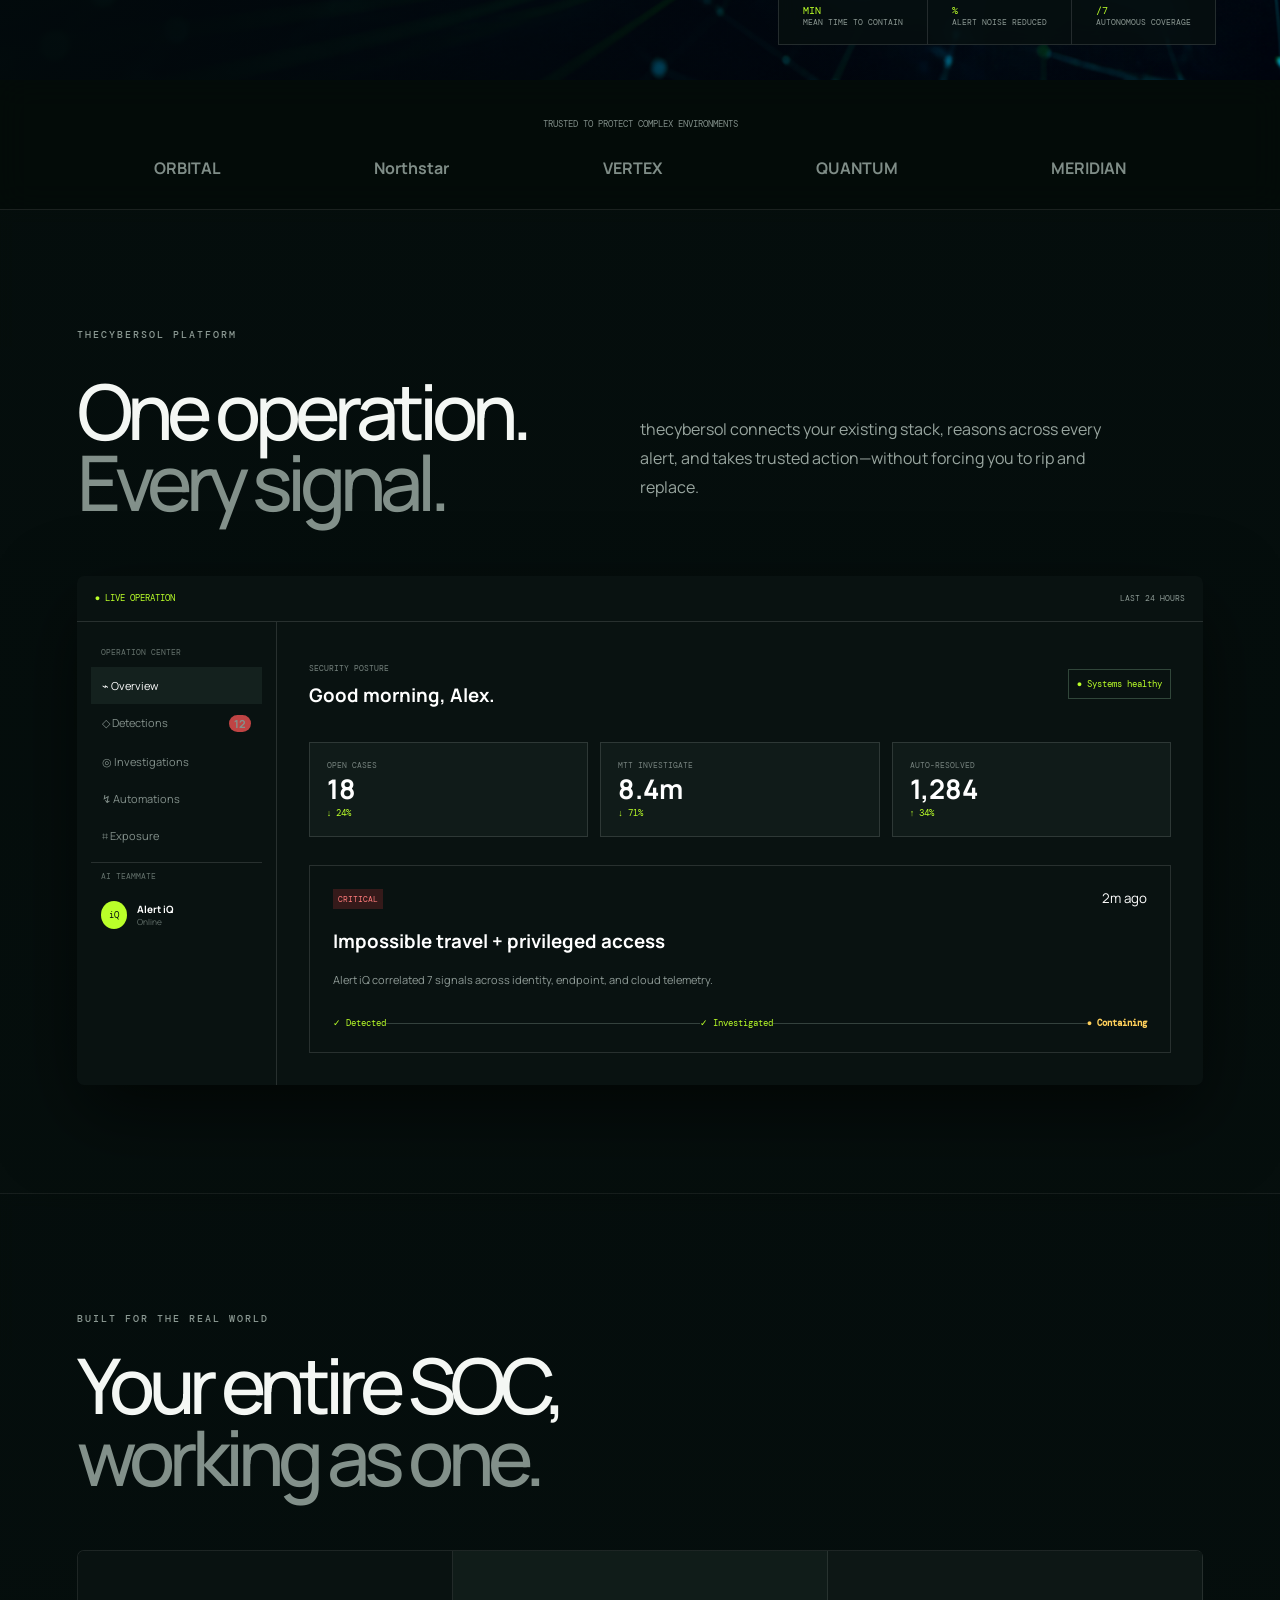
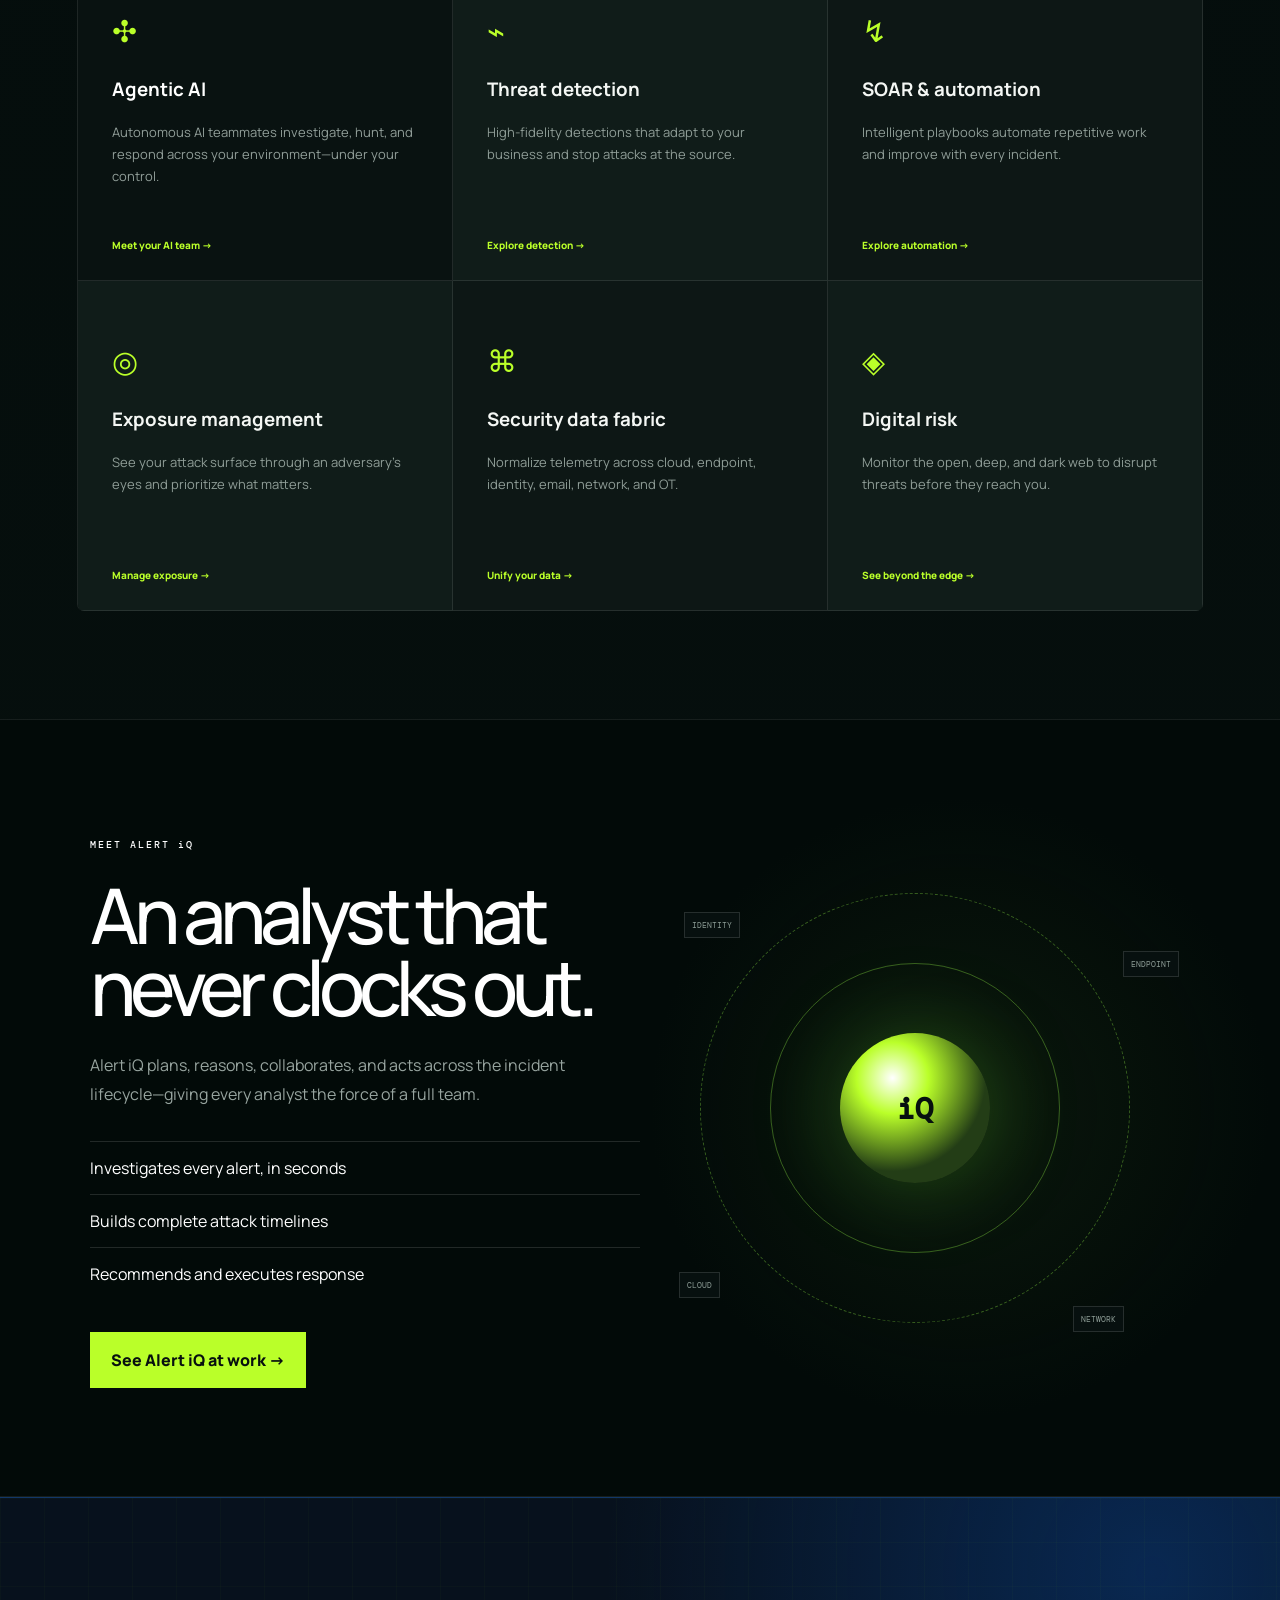
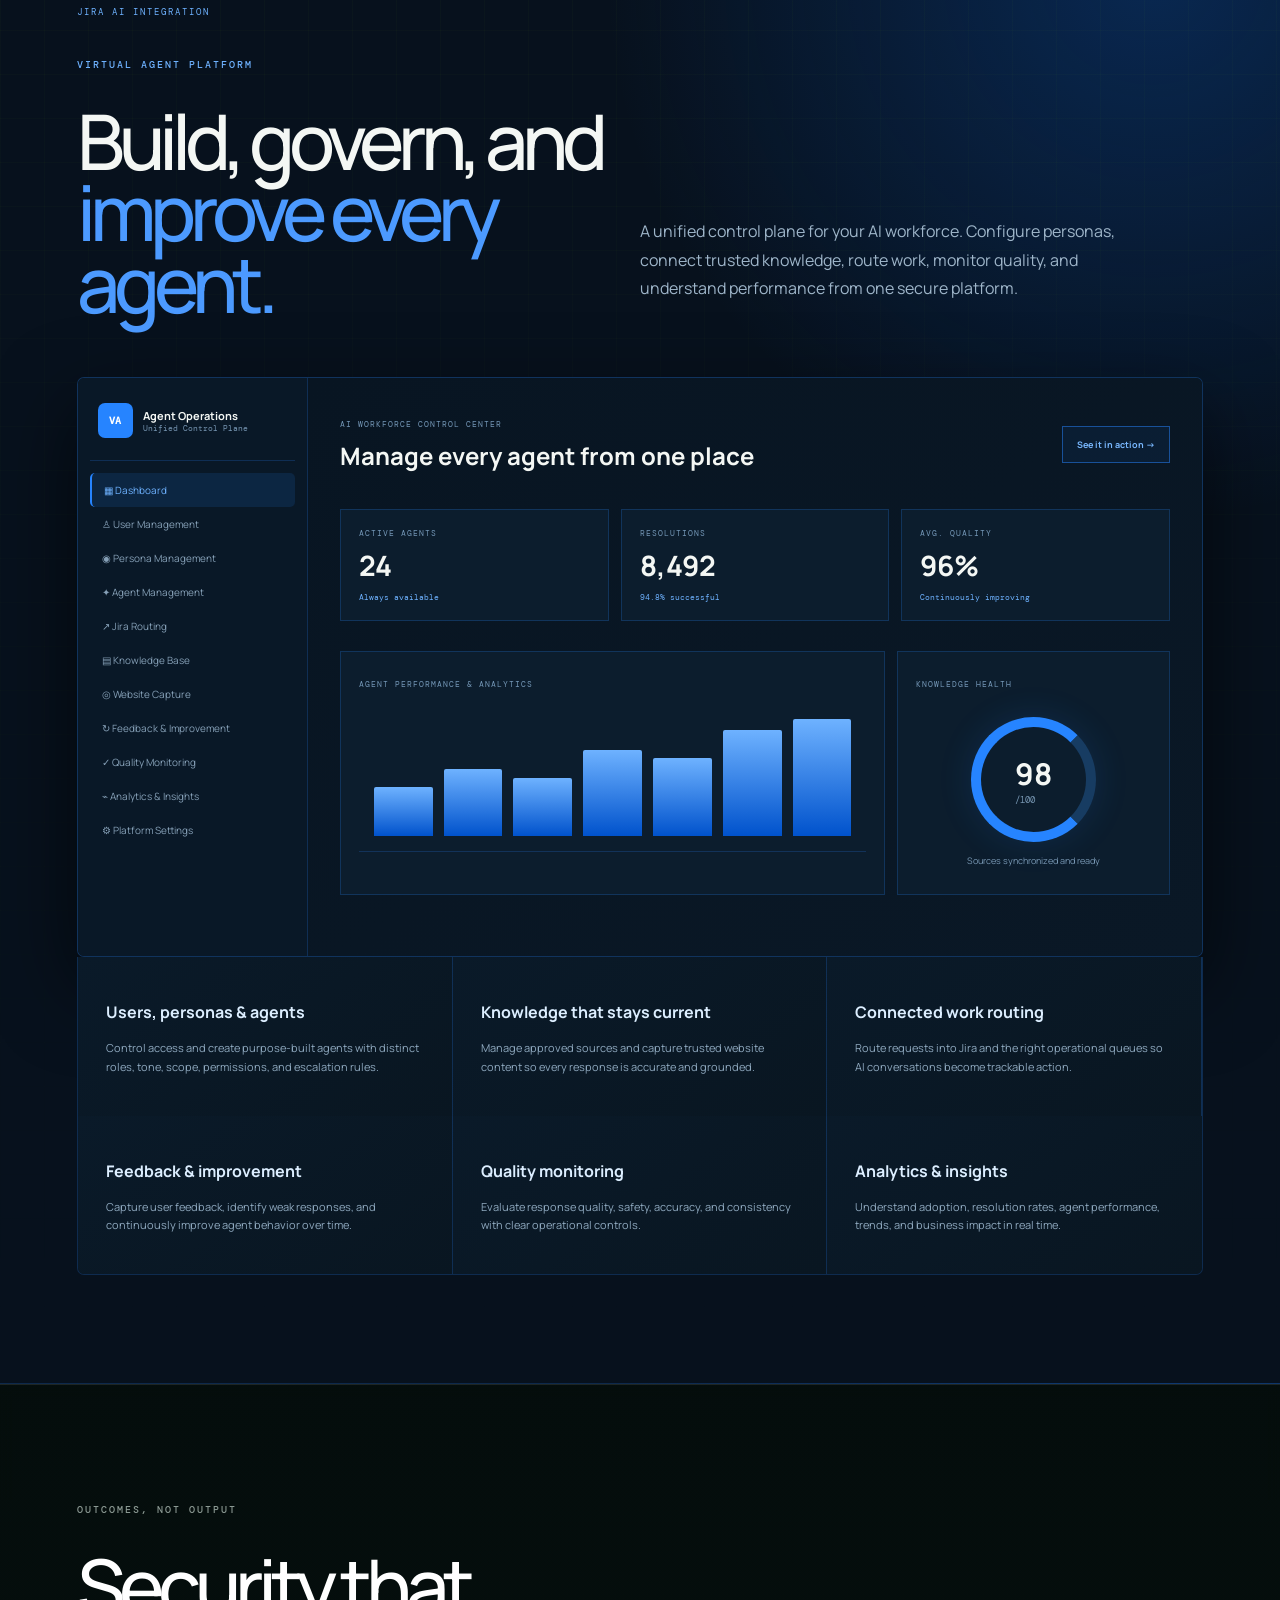
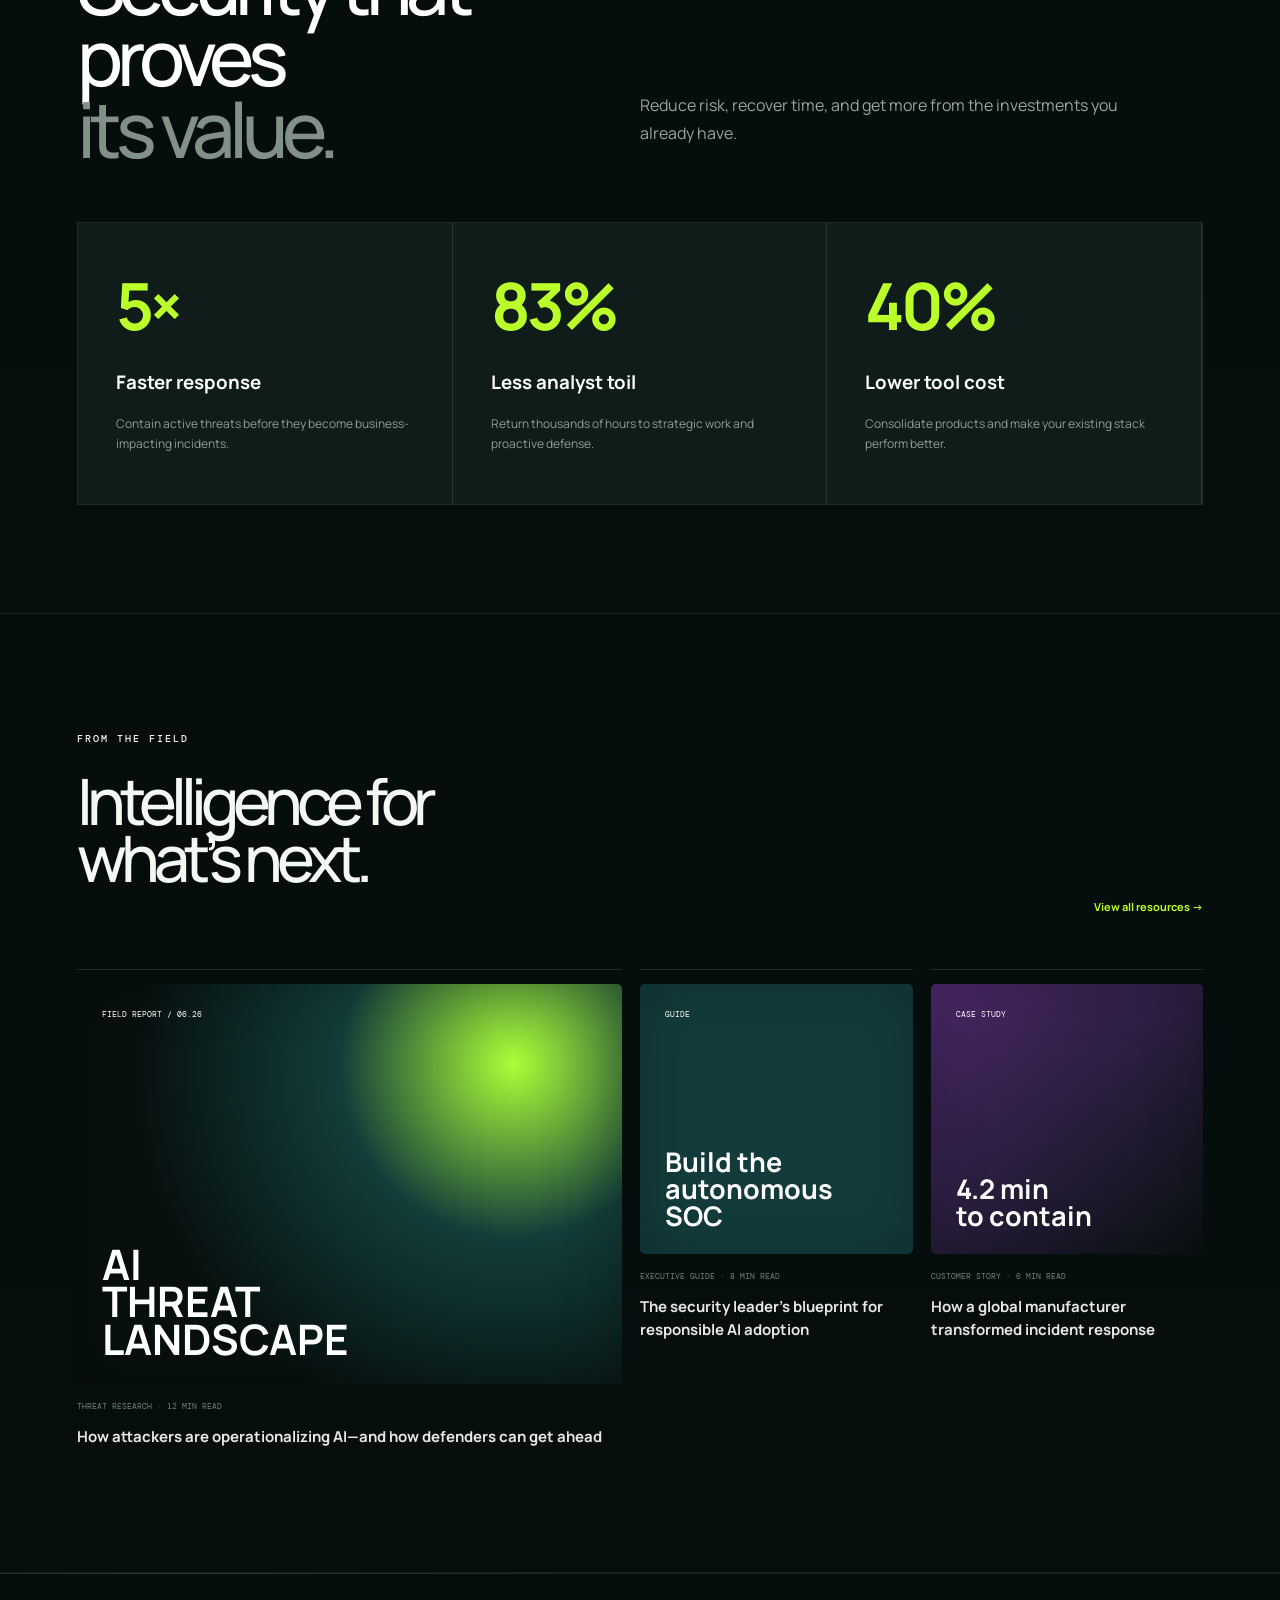
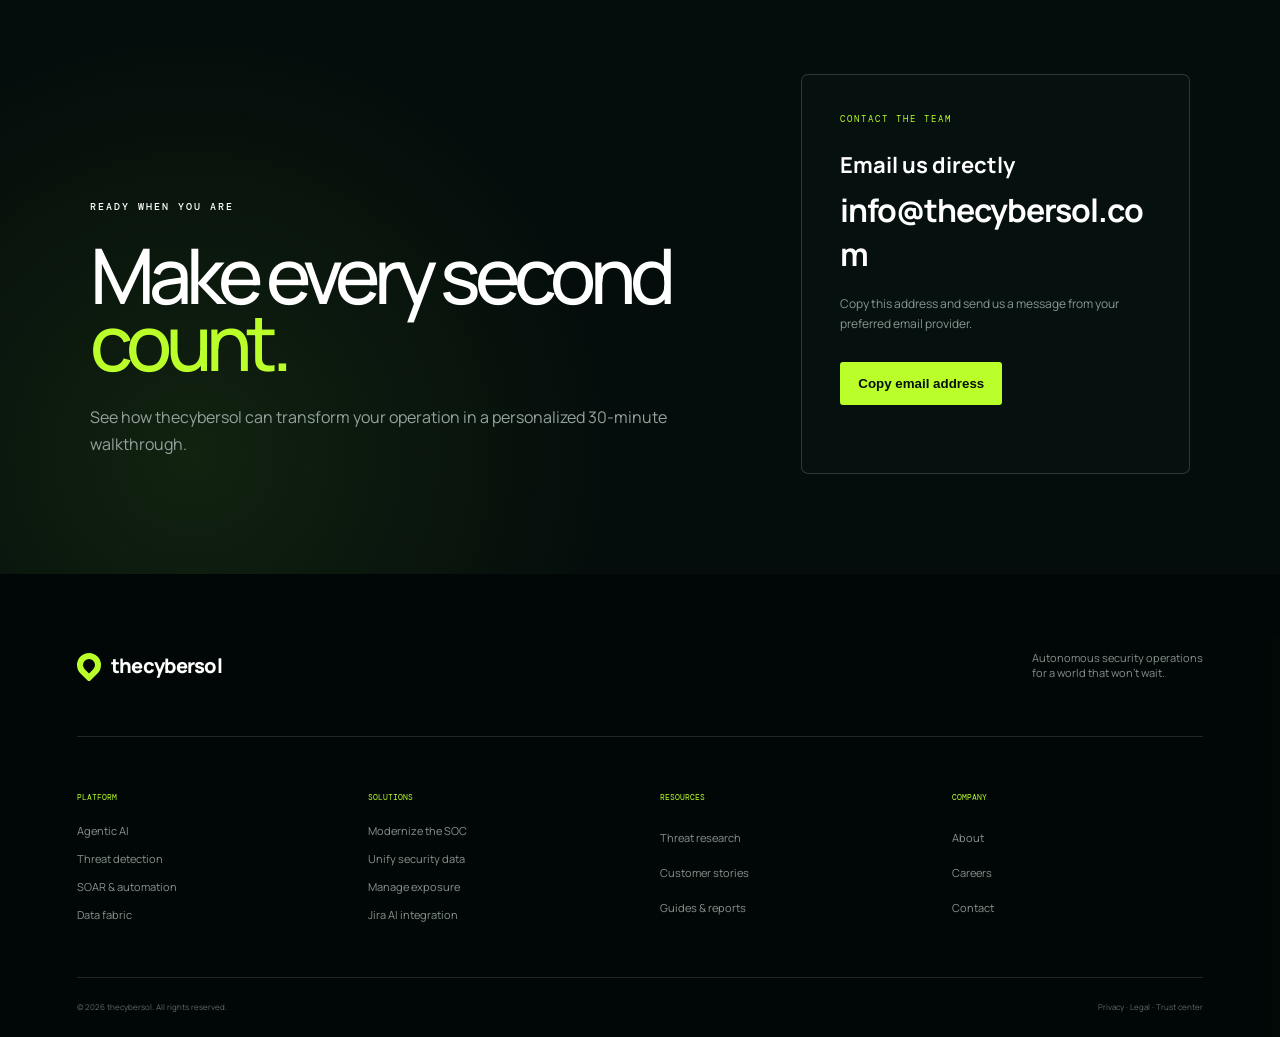
==== commit c36715d6: "Shorten chatbot welcome message" ====
--- a/index.html
+++ b/index.html
@@ -1,4 +1,4 @@
-<!doctype html><html lang="en"><head><meta charset="utf-8"><meta name="viewport" content="width=device-width,initial-scale=1"><meta name="description" content="thecybersol unifies detection, investigation and response with agentic AI."><title>thecybersol | Autonomous Security Operations</title><link rel="preconnect" href="https://fonts.googleapis.com"><link rel="preconnect" href="https://fonts.gstatic.com" crossorigin><link href="https://fonts.googleapis.com/css2?family=DM+Mono:wght@400;500&family=Manrope:wght@400;500;600;700;800&display=swap" rel="stylesheet"><link rel="stylesheet" href="cyber.css?v=wide-8"><link rel="stylesheet" href="dark-theme.css?v=wide-8"><link rel="stylesheet" href="products.css?v=wide-8"><link rel="stylesheet" href="choice.css?v=wide-8"><link rel="stylesheet" href="jira-blue.css?v=wide-8"><link rel="stylesheet" href="no-numbers.css?v=wide-8"><link rel="stylesheet" href="resource-modal.css?v=wide-8"><link rel="stylesheet" href="live-theme.css?v=wide-8"><link rel="stylesheet" href="vivid-live.css?v=wide-8"><link rel="stylesheet" href="clean-polish.css?v=contact-9"><link rel="stylesheet" href="direct-contact.css?v=contact-9"><link rel="stylesheet" href="chatbot.css?v=chat-2"><link rel="stylesheet" href="chat-visible.css?v=chat-2"><script src="chatbot.js?v=chat-2" defer></script><script src="cyber.js?v=contact-9" defer></script></head><body>
+<!doctype html><html lang="en"><head><meta charset="utf-8"><meta name="viewport" content="width=device-width,initial-scale=1"><meta name="description" content="thecybersol unifies detection, investigation and response with agentic AI."><title>thecybersol | Autonomous Security Operations</title><link rel="preconnect" href="https://fonts.googleapis.com"><link rel="preconnect" href="https://fonts.gstatic.com" crossorigin><link href="https://fonts.googleapis.com/css2?family=DM+Mono:wght@400;500&family=Manrope:wght@400;500;600;700;800&display=swap" rel="stylesheet"><link rel="stylesheet" href="cyber.css?v=wide-8"><link rel="stylesheet" href="dark-theme.css?v=wide-8"><link rel="stylesheet" href="products.css?v=wide-8"><link rel="stylesheet" href="choice.css?v=wide-8"><link rel="stylesheet" href="jira-blue.css?v=wide-8"><link rel="stylesheet" href="no-numbers.css?v=wide-8"><link rel="stylesheet" href="resource-modal.css?v=wide-8"><link rel="stylesheet" href="live-theme.css?v=wide-8"><link rel="stylesheet" href="vivid-live.css?v=wide-8"><link rel="stylesheet" href="clean-polish.css?v=contact-9"><link rel="stylesheet" href="direct-contact.css?v=contact-9"><link rel="stylesheet" href="chatbot.css?v=chat-2"><link rel="stylesheet" href="chat-visible.css?v=chat-3"><script src="chatbot.js?v=chat-2" defer></script><script src="cyber.js?v=contact-9" defer></script></head><body>
 <a class="skip" href="#main">Skip to content</a>
 <header><a class="logo" href="#"><i></i>thecybersol</a><button class="menu" aria-expanded="false">Menu</button><nav><a href="#choose">Choose a product</a><a href="#cyber">Cyber Operations</a><a href="#jira">Jira AI Integration</a><a href="#results">Why thecybersol</a></nav><a class="outline" href="#demo">Get a demo →</a></header>
 <main id="main"><section class="choice-gateway" id="choose"><div class="choice-head"><p class="eyebrow">CHOOSE YOUR SOLUTION</p><h1>What do you want<br>to transform?</h1><p>Two focused products. Select the solution that matches your goal.</p></div><div class="choice-grid"><a class="choice cyber-choice" href="#cyber"><span class="choice-number">01 / SECURITY</span><i>✣</i><div><h2>Cybersecurity<br>Operations</h2><p>Detect, investigate, and contain threats with autonomous AI.</p><b>Enter Cyber Operations →</b></div></a><a class="choice jira-choice" href="#jira"><span class="choice-number">02 / WORKFLOW</span><div class="choice-jira"><i></i><i></i><i></i></div><div><h2>Jira AI<br>Integration</h2><p>Create, route, and manage Jira work through intelligent virtual agents.</p><b>Enter Jira Integration →</b></div></a></div><small class="choice-note">You can return here anytime to switch products.</small></section><section class="hero" id="cyber"><img src="assets/cybersol-hero.png" alt="Abstract illuminated cybersecurity data network"><div class="shade"></div><div class="hero-copy"><p class="eyebrow"><i></i>CYBERSECURITY OPERATIONS</p><h1>Move faster<br>than the <em>threat.</em></h1><p>Unify your data, tools, and team with an AI-driven platform that detects, investigates, and contains threats in minutes.</p><div class="actions"><a class="btn" href="#demo">See Cyber Operations →</a><a href="#platform">Explore cyber features ↓</a></div></div><div class="metrics"><div><strong data-count="4.2">0</strong><b> MIN</b><small>MEAN TIME TO CONTAIN</small></div><div><strong data-count="97">0</strong><b>%</b><small>ALERT NOISE REDUCED</small></div><div><strong data-count="24">0</strong><b>/7</b><small>AUTONOMOUS COVERAGE</small></div></div></section>
--- a/chat-visible.css
+++ b/chat-visible.css
@@ -19,6 +19,15 @@
   z-index: 2147483647 !important;
 }
 
+.chat-messages > .chat-message.bot:first-child {
+  font-size: 0;
+}
+
+.chat-messages > .chat-message.bot:first-child::after {
+  content: "Hi, how can I help you?";
+  font-size: 12px;
+}
+
 @media (max-width: 600px) {
   .chat-launcher {
     min-width: 132px;
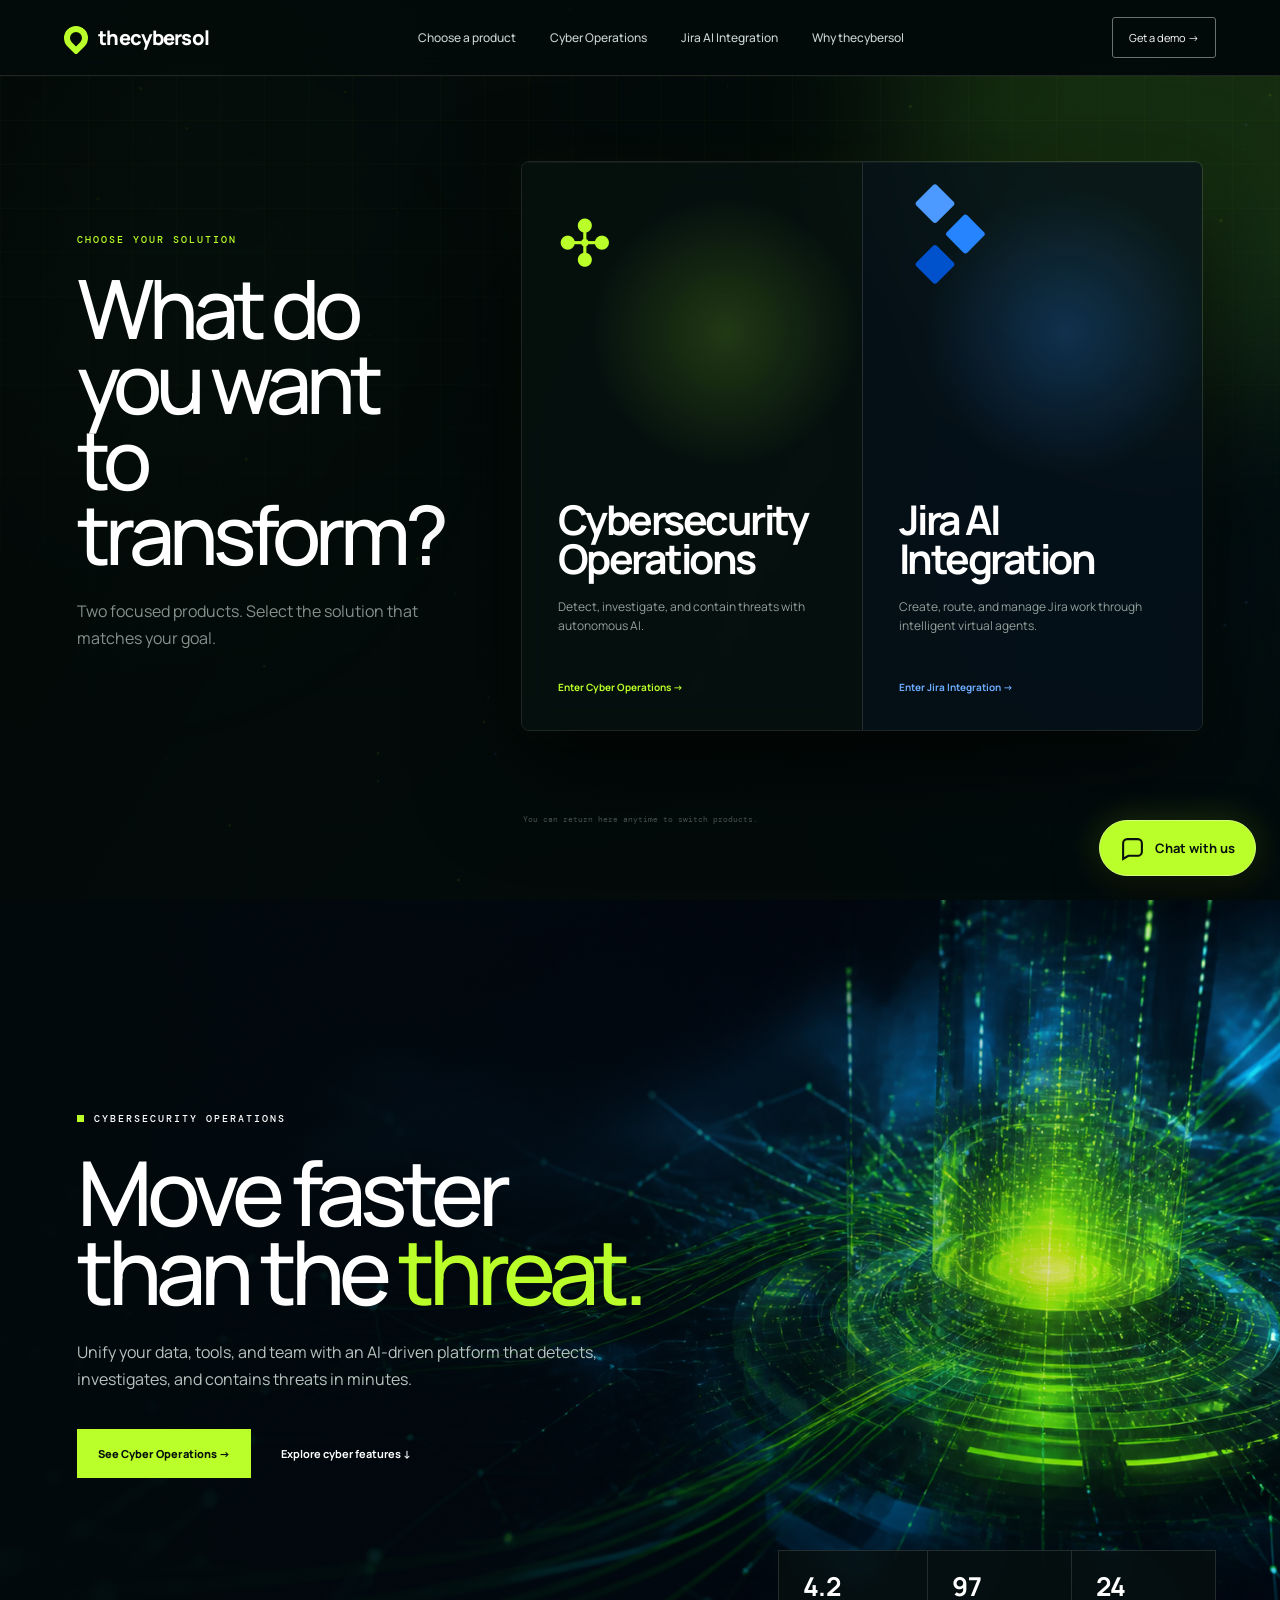
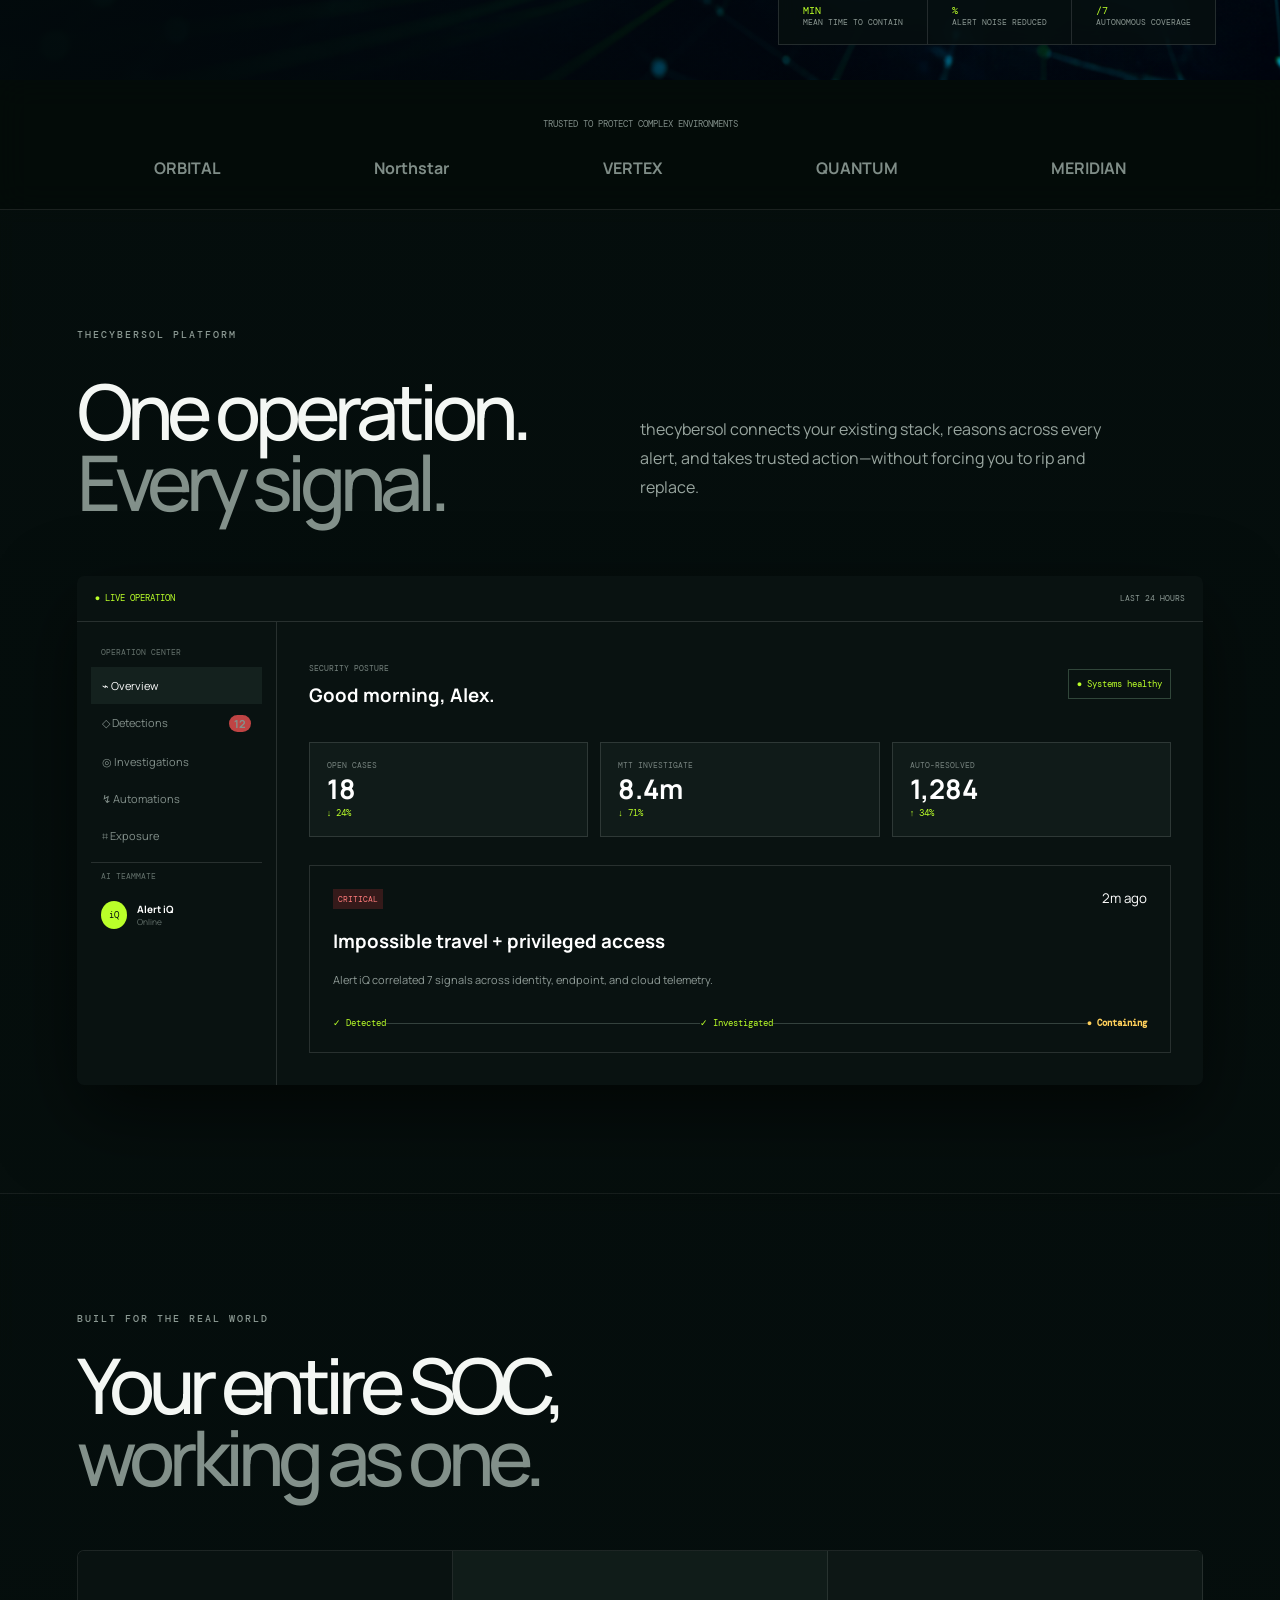
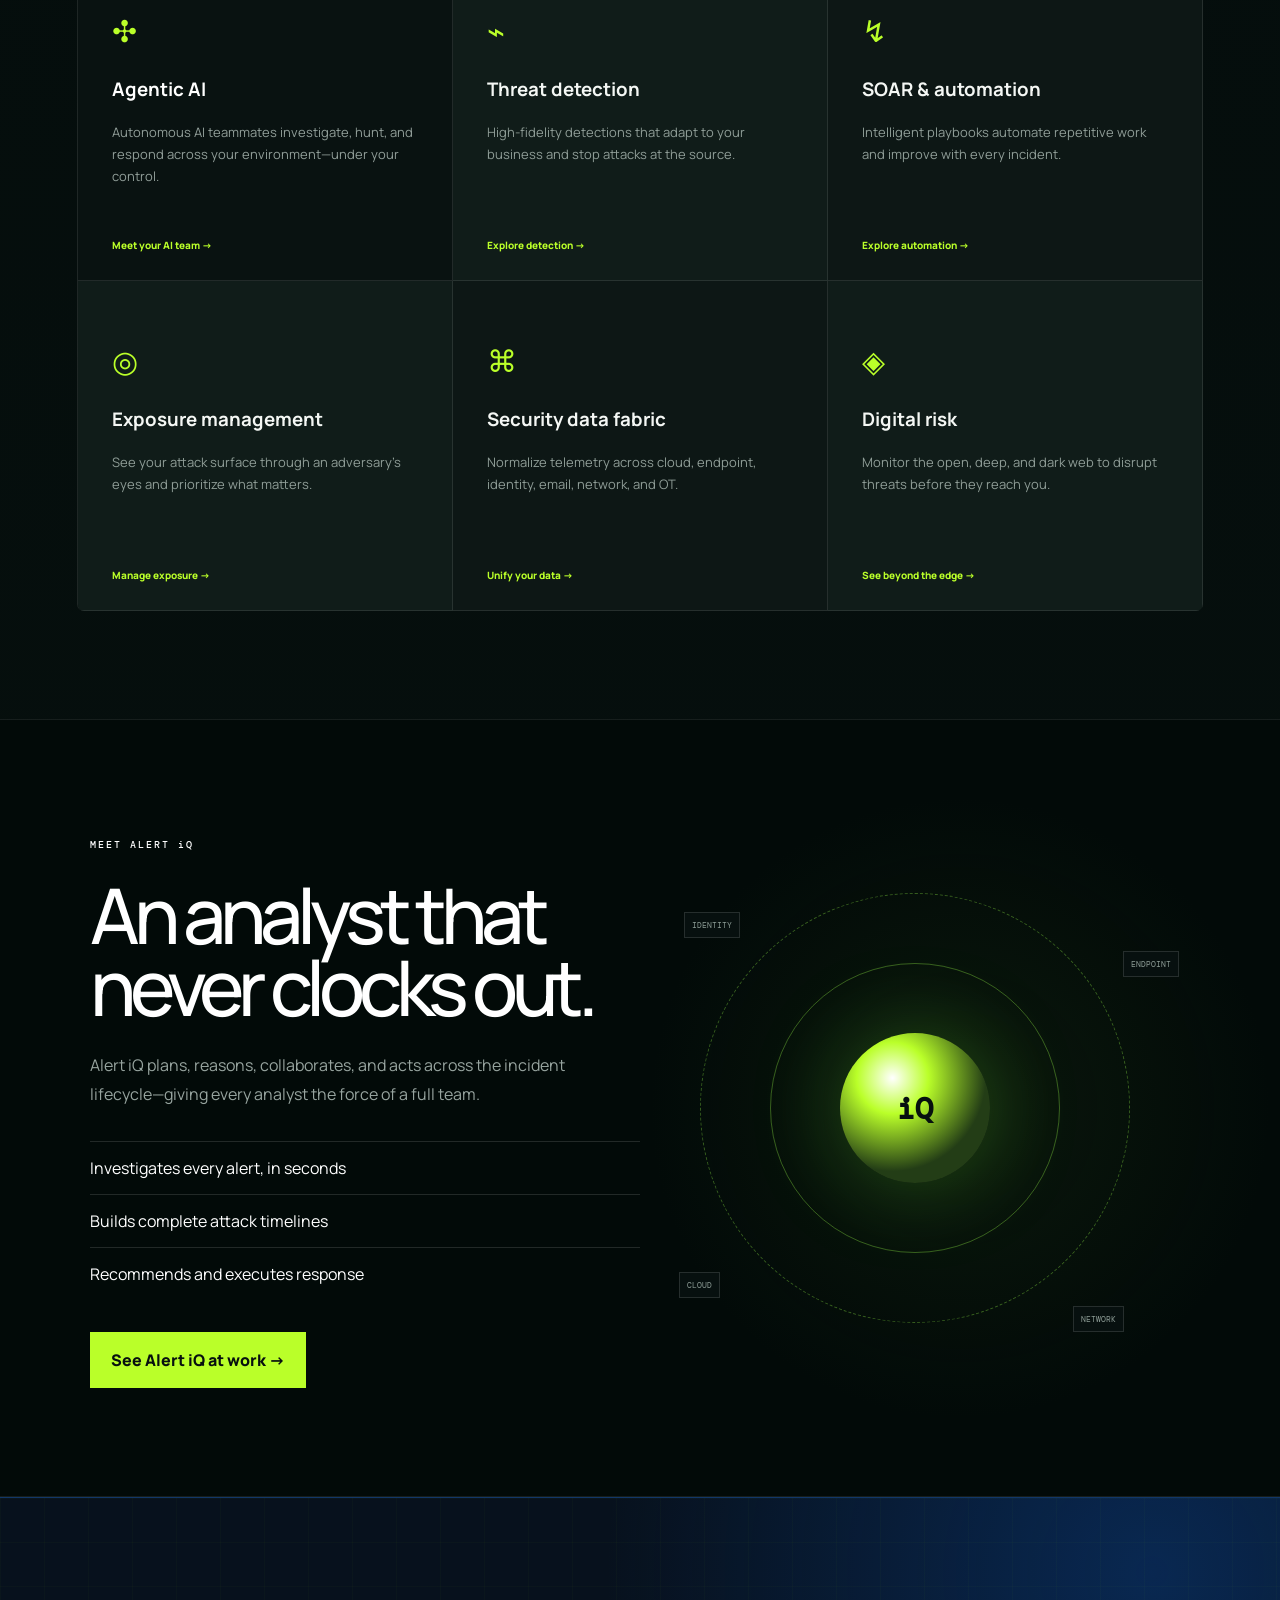
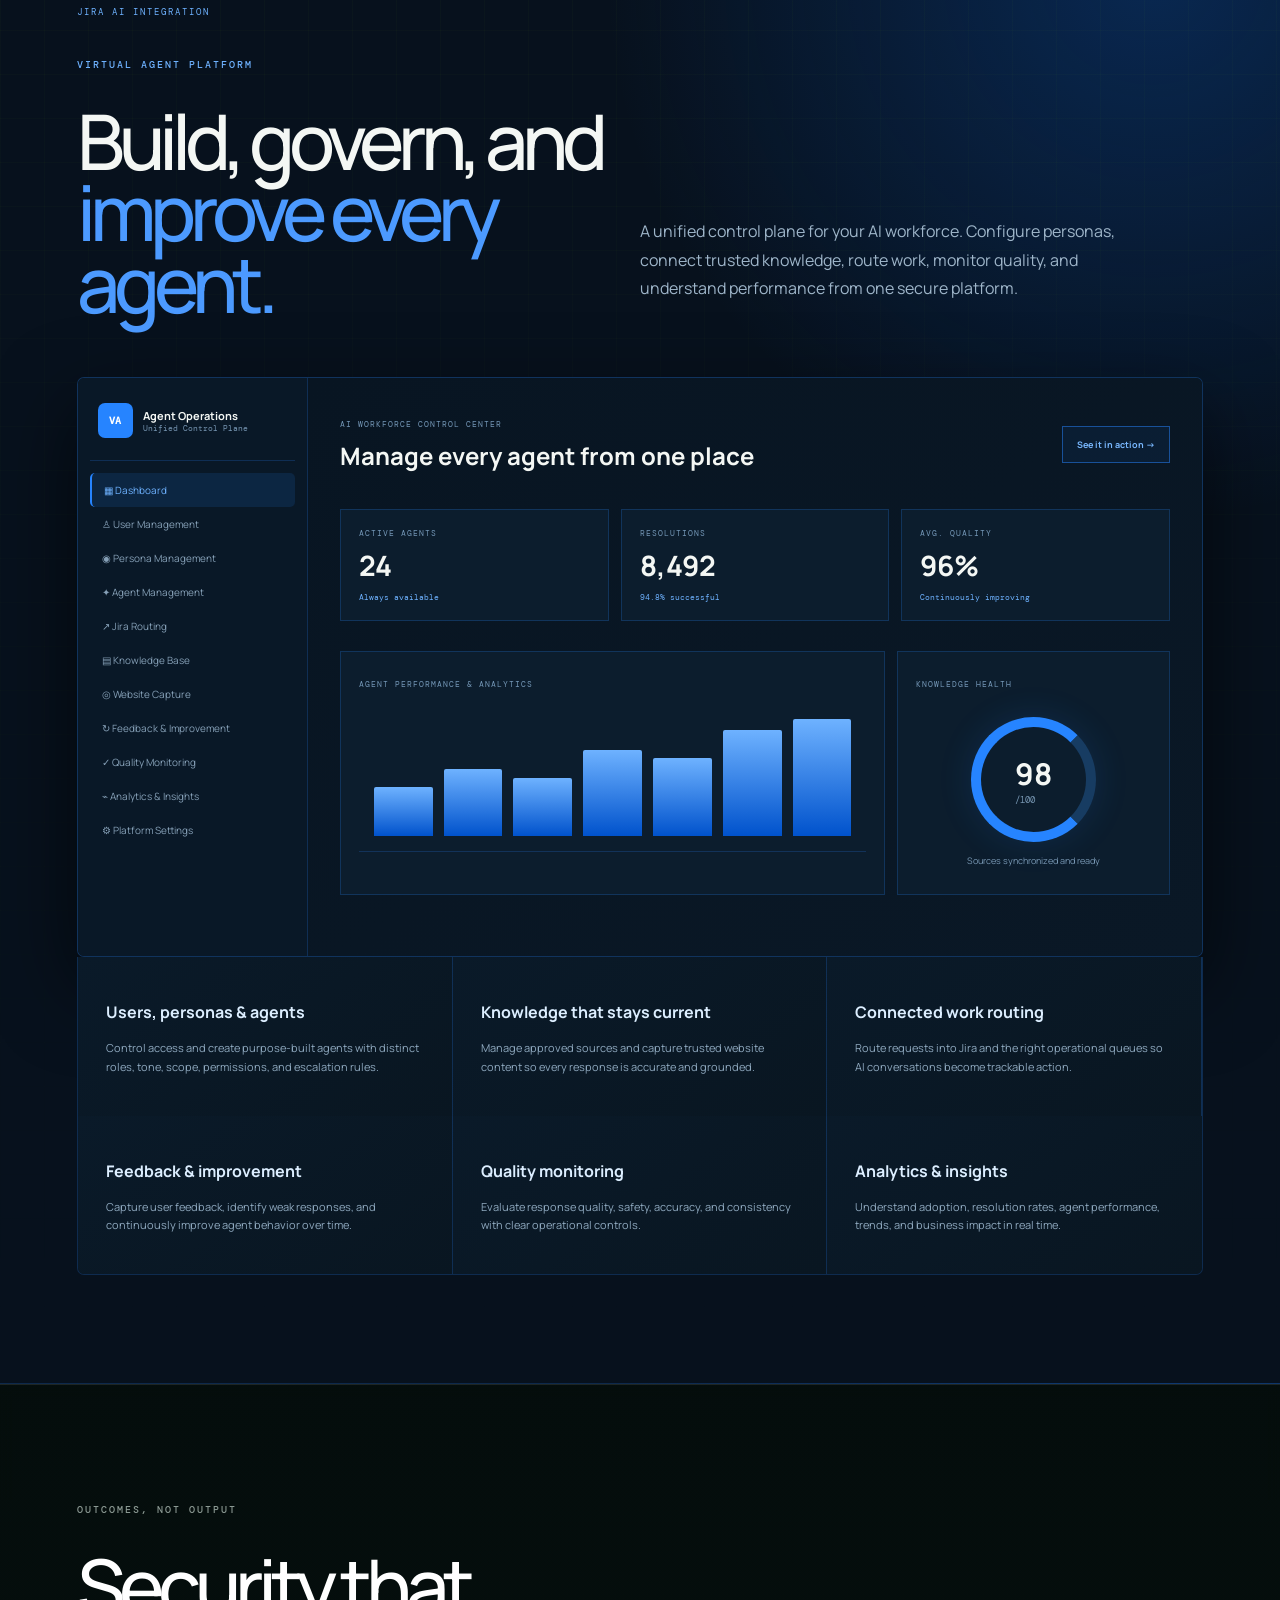
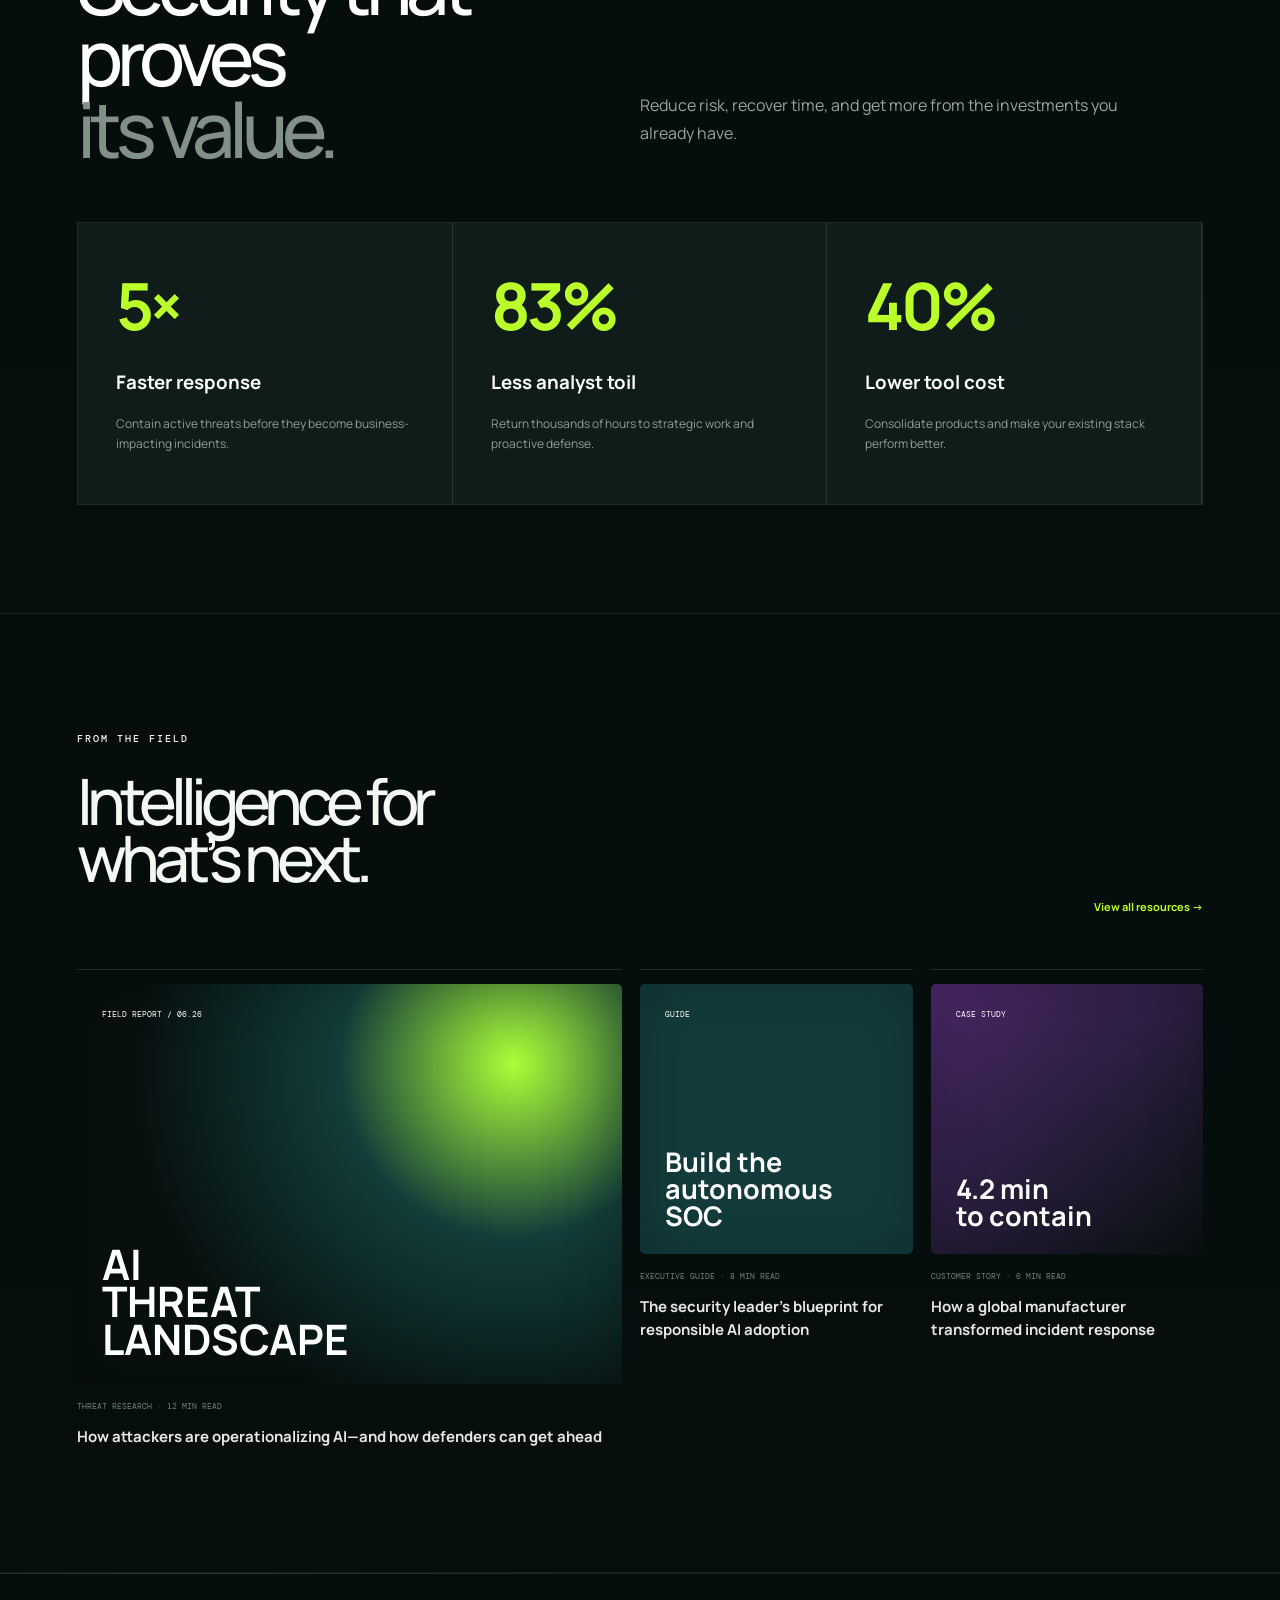
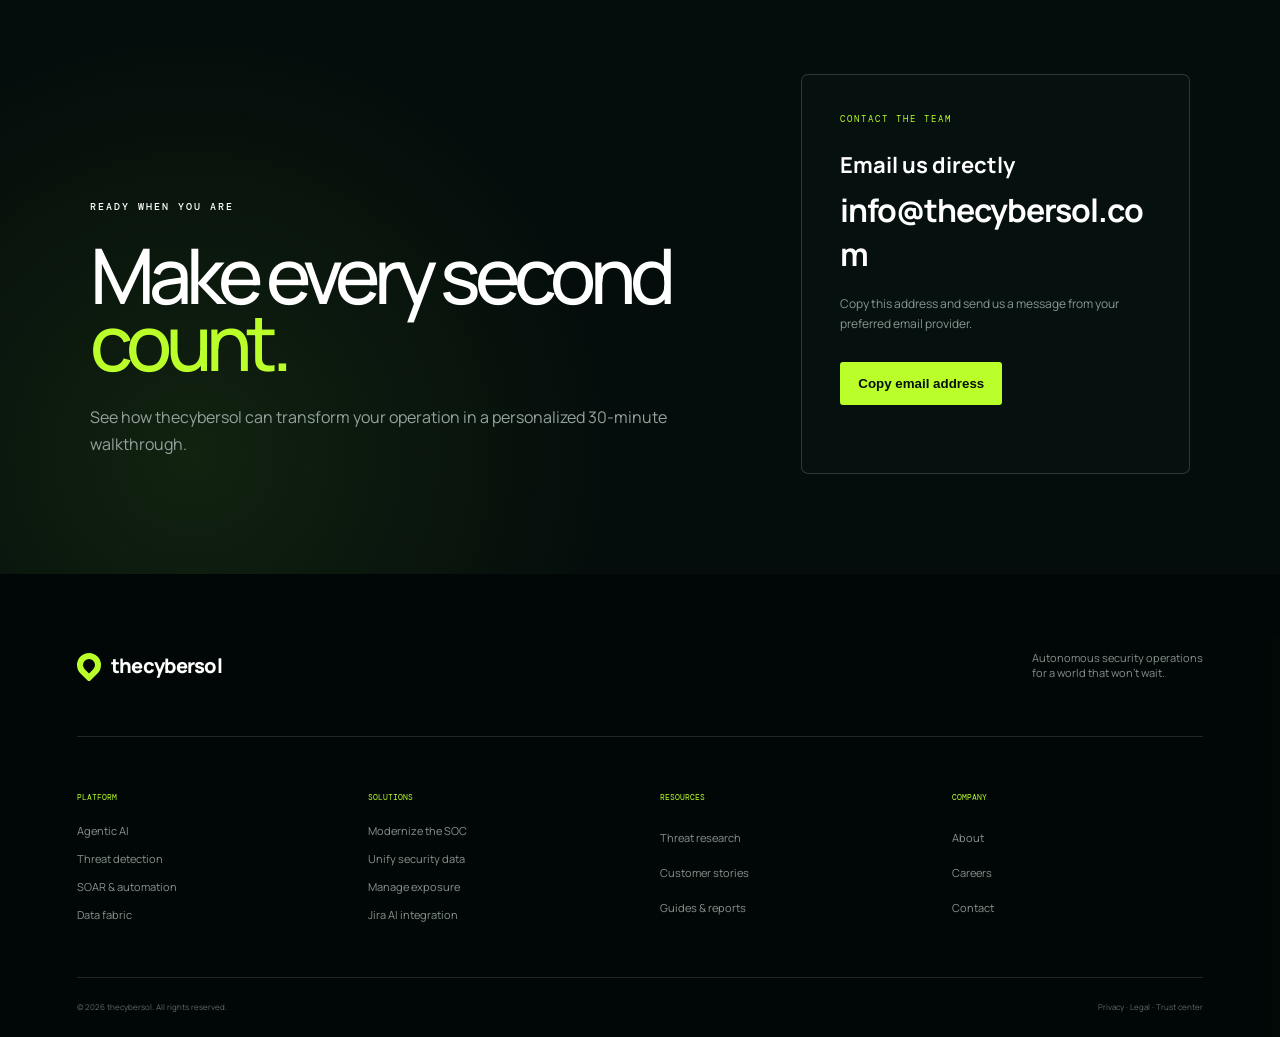
==== commit 46ecd28e: "Add contextual chatbot follow-up answers" ====
--- a/index.html
+++ b/index.html
@@ -1,4 +1,4 @@
-<!doctype html><html lang="en"><head><meta charset="utf-8"><meta name="viewport" content="width=device-width,initial-scale=1"><meta name="description" content="thecybersol unifies detection, investigation and response with agentic AI."><title>thecybersol | Autonomous Security Operations</title><link rel="preconnect" href="https://fonts.googleapis.com"><link rel="preconnect" href="https://fonts.gstatic.com" crossorigin><link href="https://fonts.googleapis.com/css2?family=DM+Mono:wght@400;500&family=Manrope:wght@400;500;600;700;800&display=swap" rel="stylesheet"><link rel="stylesheet" href="cyber.css?v=wide-8"><link rel="stylesheet" href="dark-theme.css?v=wide-8"><link rel="stylesheet" href="products.css?v=wide-8"><link rel="stylesheet" href="choice.css?v=wide-8"><link rel="stylesheet" href="jira-blue.css?v=wide-8"><link rel="stylesheet" href="no-numbers.css?v=wide-8"><link rel="stylesheet" href="resource-modal.css?v=wide-8"><link rel="stylesheet" href="live-theme.css?v=wide-8"><link rel="stylesheet" href="vivid-live.css?v=wide-8"><link rel="stylesheet" href="clean-polish.css?v=contact-9"><link rel="stylesheet" href="direct-contact.css?v=contact-9"><link rel="stylesheet" href="chatbot.css?v=chat-2"><link rel="stylesheet" href="chat-visible.css?v=chat-3"><script src="chatbot.js?v=chat-2" defer></script><script src="cyber.js?v=contact-9" defer></script></head><body>
+<!doctype html><html lang="en"><head><meta charset="utf-8"><meta name="viewport" content="width=device-width,initial-scale=1"><meta name="description" content="thecybersol unifies detection, investigation and response with agentic AI."><title>thecybersol | Autonomous Security Operations</title><link rel="preconnect" href="https://fonts.googleapis.com"><link rel="preconnect" href="https://fonts.gstatic.com" crossorigin><link href="https://fonts.googleapis.com/css2?family=DM+Mono:wght@400;500&family=Manrope:wght@400;500;600;700;800&display=swap" rel="stylesheet"><link rel="stylesheet" href="cyber.css?v=wide-8"><link rel="stylesheet" href="dark-theme.css?v=wide-8"><link rel="stylesheet" href="products.css?v=wide-8"><link rel="stylesheet" href="choice.css?v=wide-8"><link rel="stylesheet" href="jira-blue.css?v=wide-8"><link rel="stylesheet" href="no-numbers.css?v=wide-8"><link rel="stylesheet" href="resource-modal.css?v=wide-8"><link rel="stylesheet" href="live-theme.css?v=wide-8"><link rel="stylesheet" href="vivid-live.css?v=wide-8"><link rel="stylesheet" href="clean-polish.css?v=contact-9"><link rel="stylesheet" href="direct-contact.css?v=contact-9"><link rel="stylesheet" href="chatbot.css?v=chat-2"><link rel="stylesheet" href="chat-visible.css?v=chat-3"><script src="chatbot.js?v=chat-4" defer></script><script src="cyber.js?v=contact-9" defer></script></head><body>
 <a class="skip" href="#main">Skip to content</a>
 <header><a class="logo" href="#"><i></i>thecybersol</a><button class="menu" aria-expanded="false">Menu</button><nav><a href="#choose">Choose a product</a><a href="#cyber">Cyber Operations</a><a href="#jira">Jira AI Integration</a><a href="#results">Why thecybersol</a></nav><a class="outline" href="#demo">Get a demo →</a></header>
 <main id="main"><section class="choice-gateway" id="choose"><div class="choice-head"><p class="eyebrow">CHOOSE YOUR SOLUTION</p><h1>What do you want<br>to transform?</h1><p>Two focused products. Select the solution that matches your goal.</p></div><div class="choice-grid"><a class="choice cyber-choice" href="#cyber"><span class="choice-number">01 / SECURITY</span><i>✣</i><div><h2>Cybersecurity<br>Operations</h2><p>Detect, investigate, and contain threats with autonomous AI.</p><b>Enter Cyber Operations →</b></div></a><a class="choice jira-choice" href="#jira"><span class="choice-number">02 / WORKFLOW</span><div class="choice-jira"><i></i><i></i><i></i></div><div><h2>Jira AI<br>Integration</h2><p>Create, route, and manage Jira work through intelligent virtual agents.</p><b>Enter Jira Integration →</b></div></a></div><small class="choice-note">You can return here anytime to switch products.</small></section><section class="hero" id="cyber"><img src="assets/cybersol-hero.png" alt="Abstract illuminated cybersecurity data network"><div class="shade"></div><div class="hero-copy"><p class="eyebrow"><i></i>CYBERSECURITY OPERATIONS</p><h1>Move faster<br>than the <em>threat.</em></h1><p>Unify your data, tools, and team with an AI-driven platform that detects, investigates, and contains threats in minutes.</p><div class="actions"><a class="btn" href="#demo">See Cyber Operations →</a><a href="#platform">Explore cyber features ↓</a></div></div><div class="metrics"><div><strong data-count="4.2">0</strong><b> MIN</b><small>MEAN TIME TO CONTAIN</small></div><div><strong data-count="97">0</strong><b>%</b><small>ALERT NOISE REDUCED</small></div><div><strong data-count="24">0</strong><b>/7</b><small>AUTONOMOUS COVERAGE</small></div></div></section>
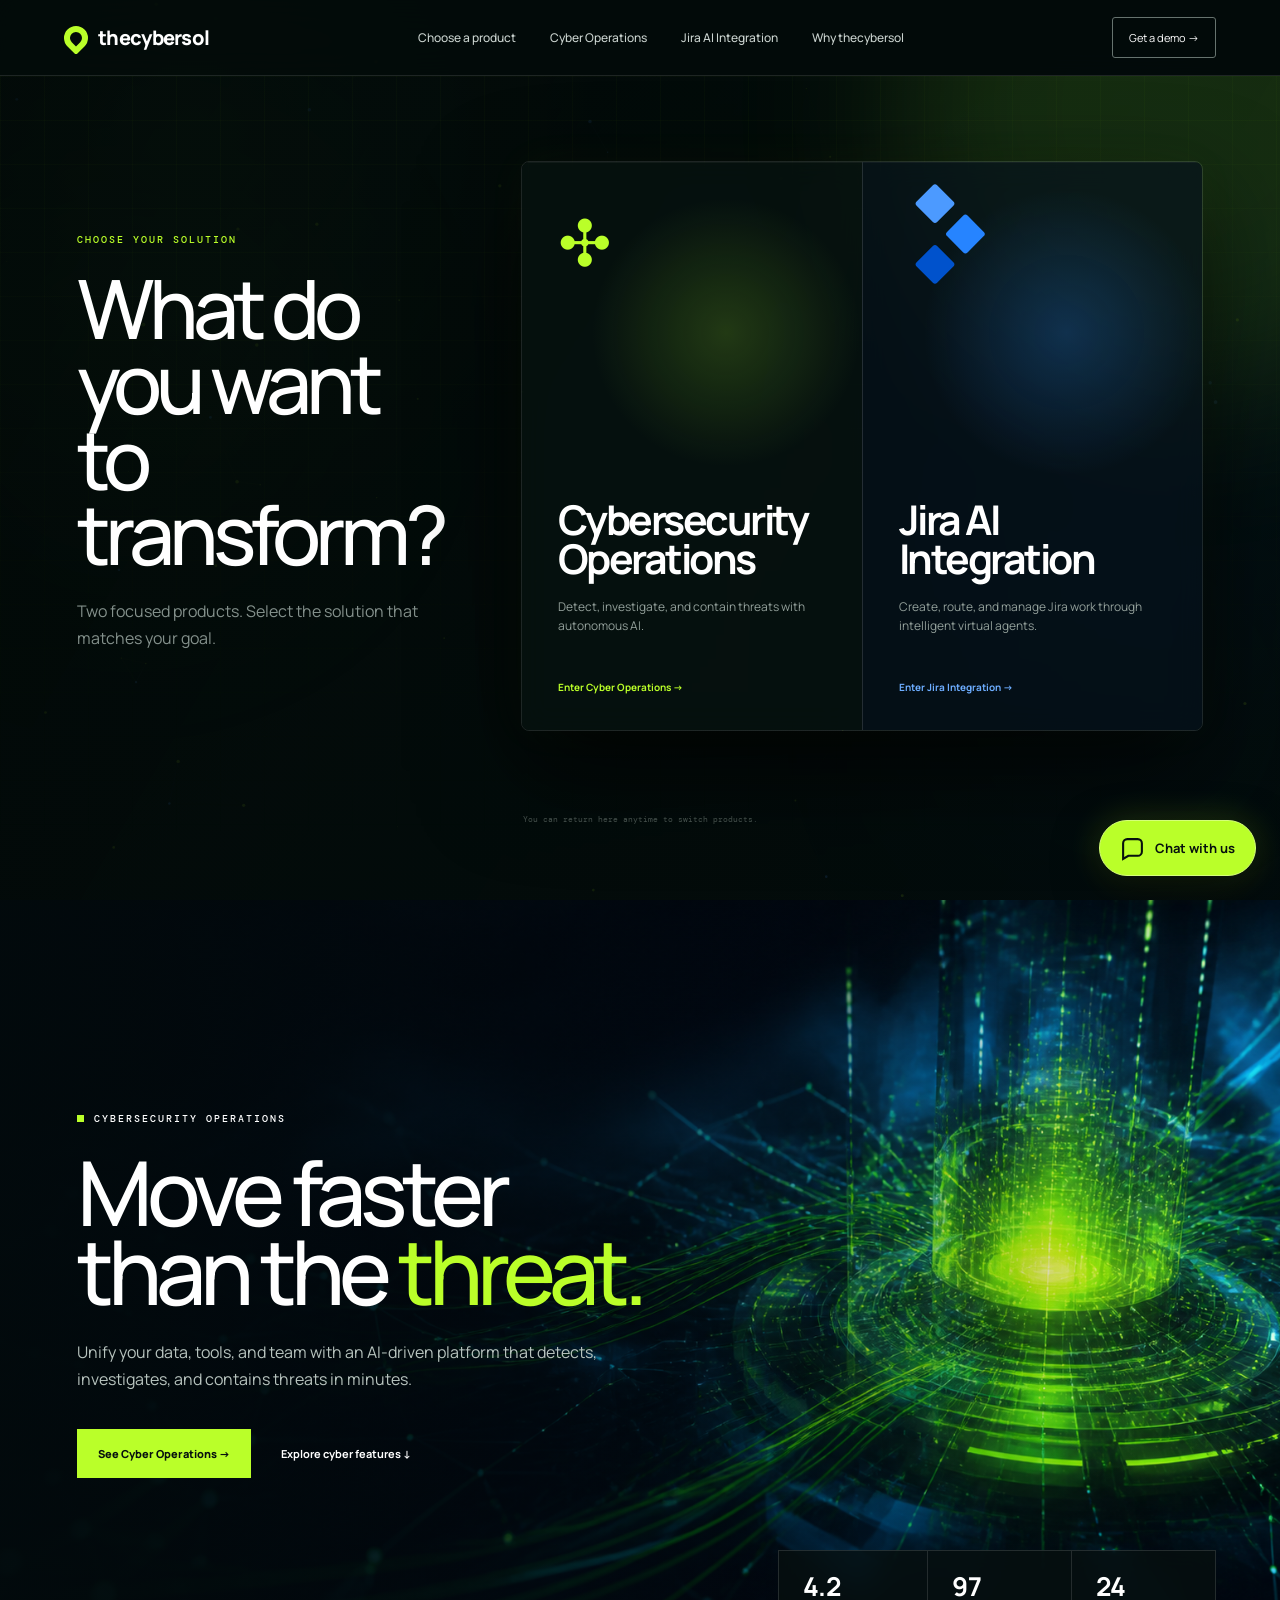
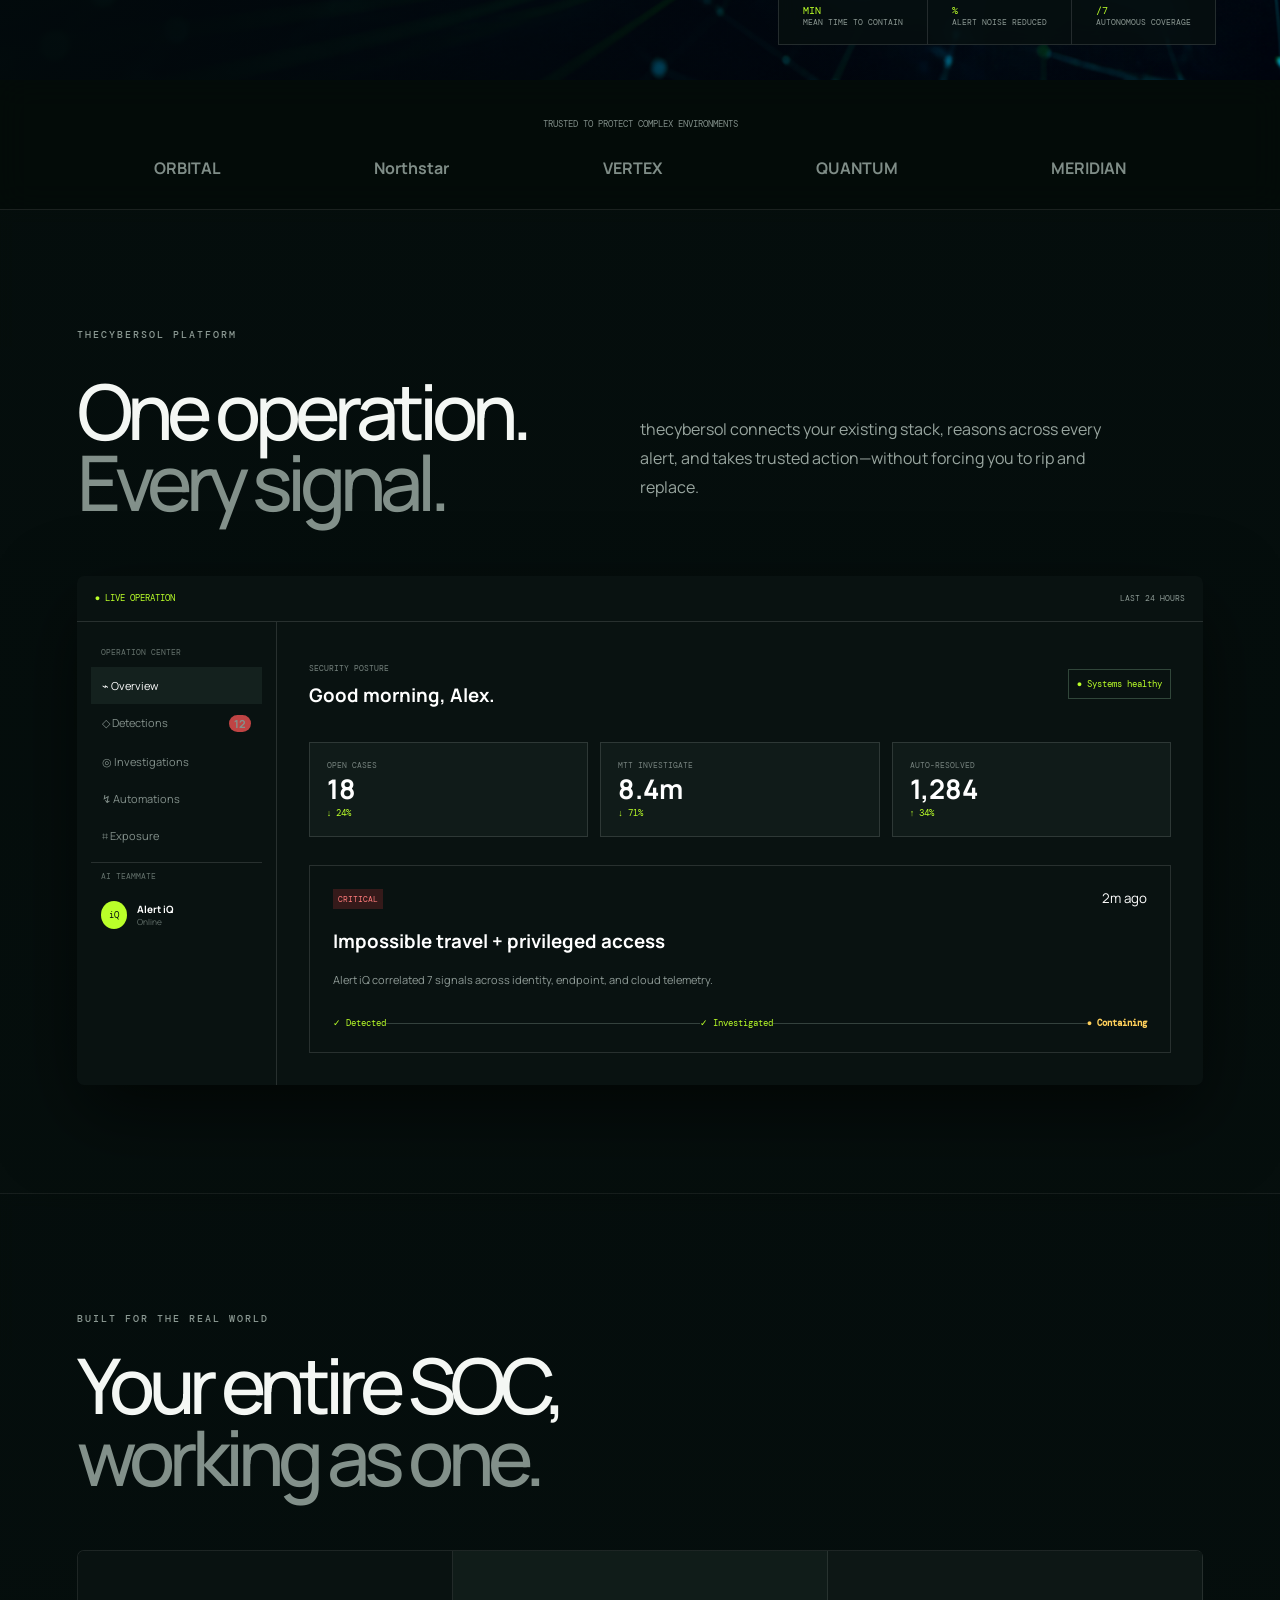
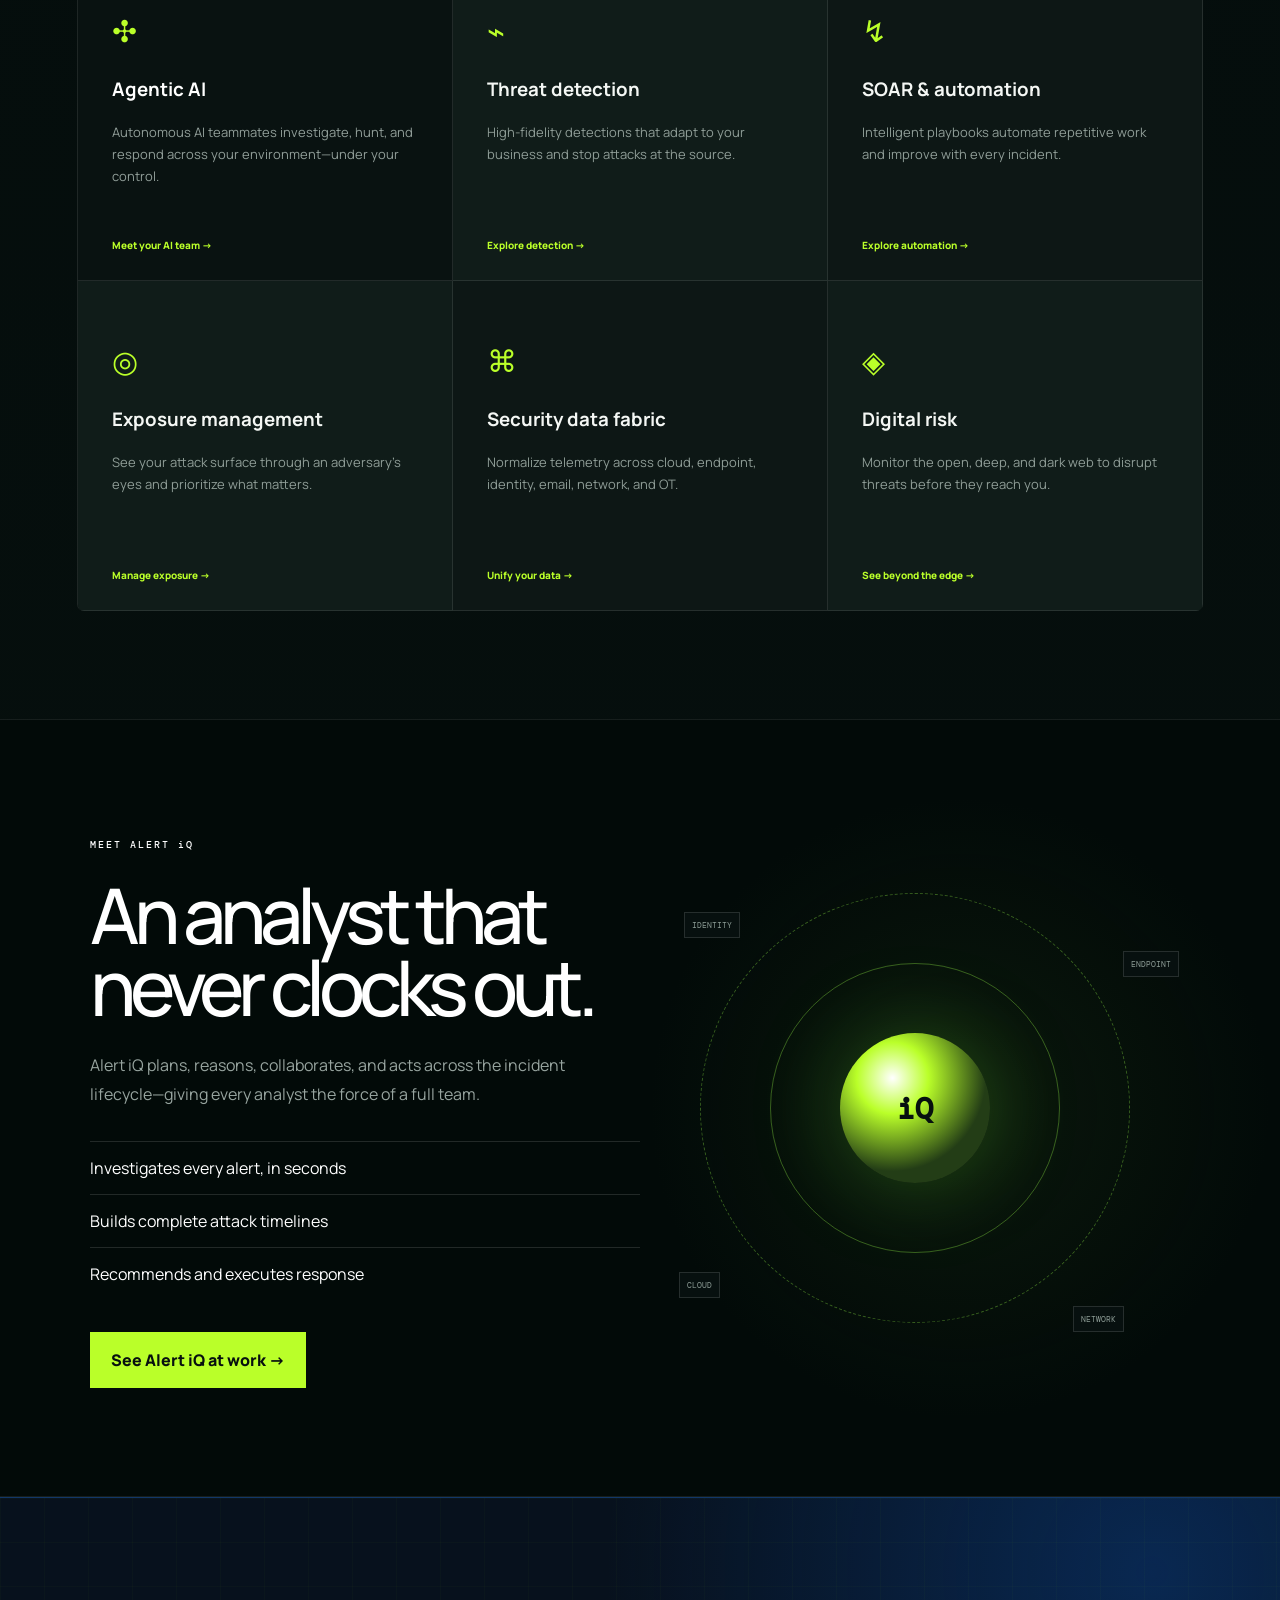
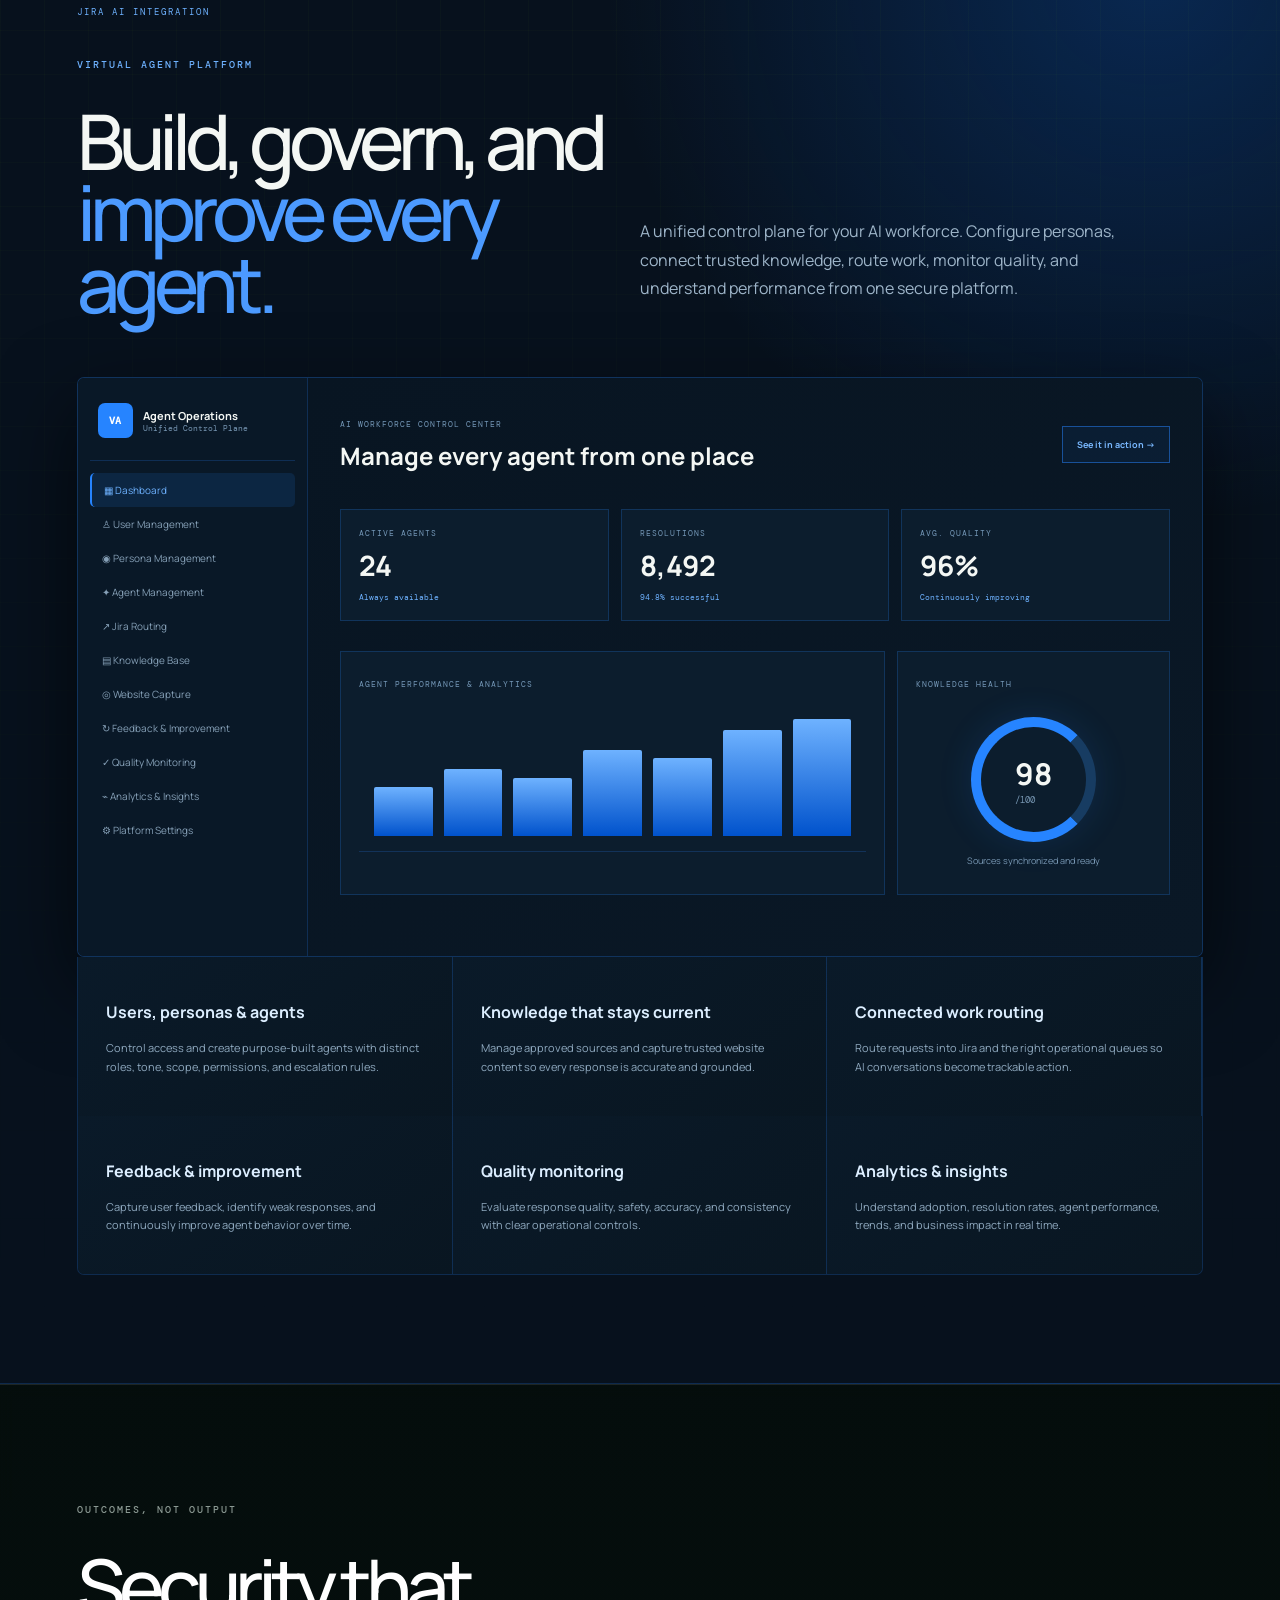
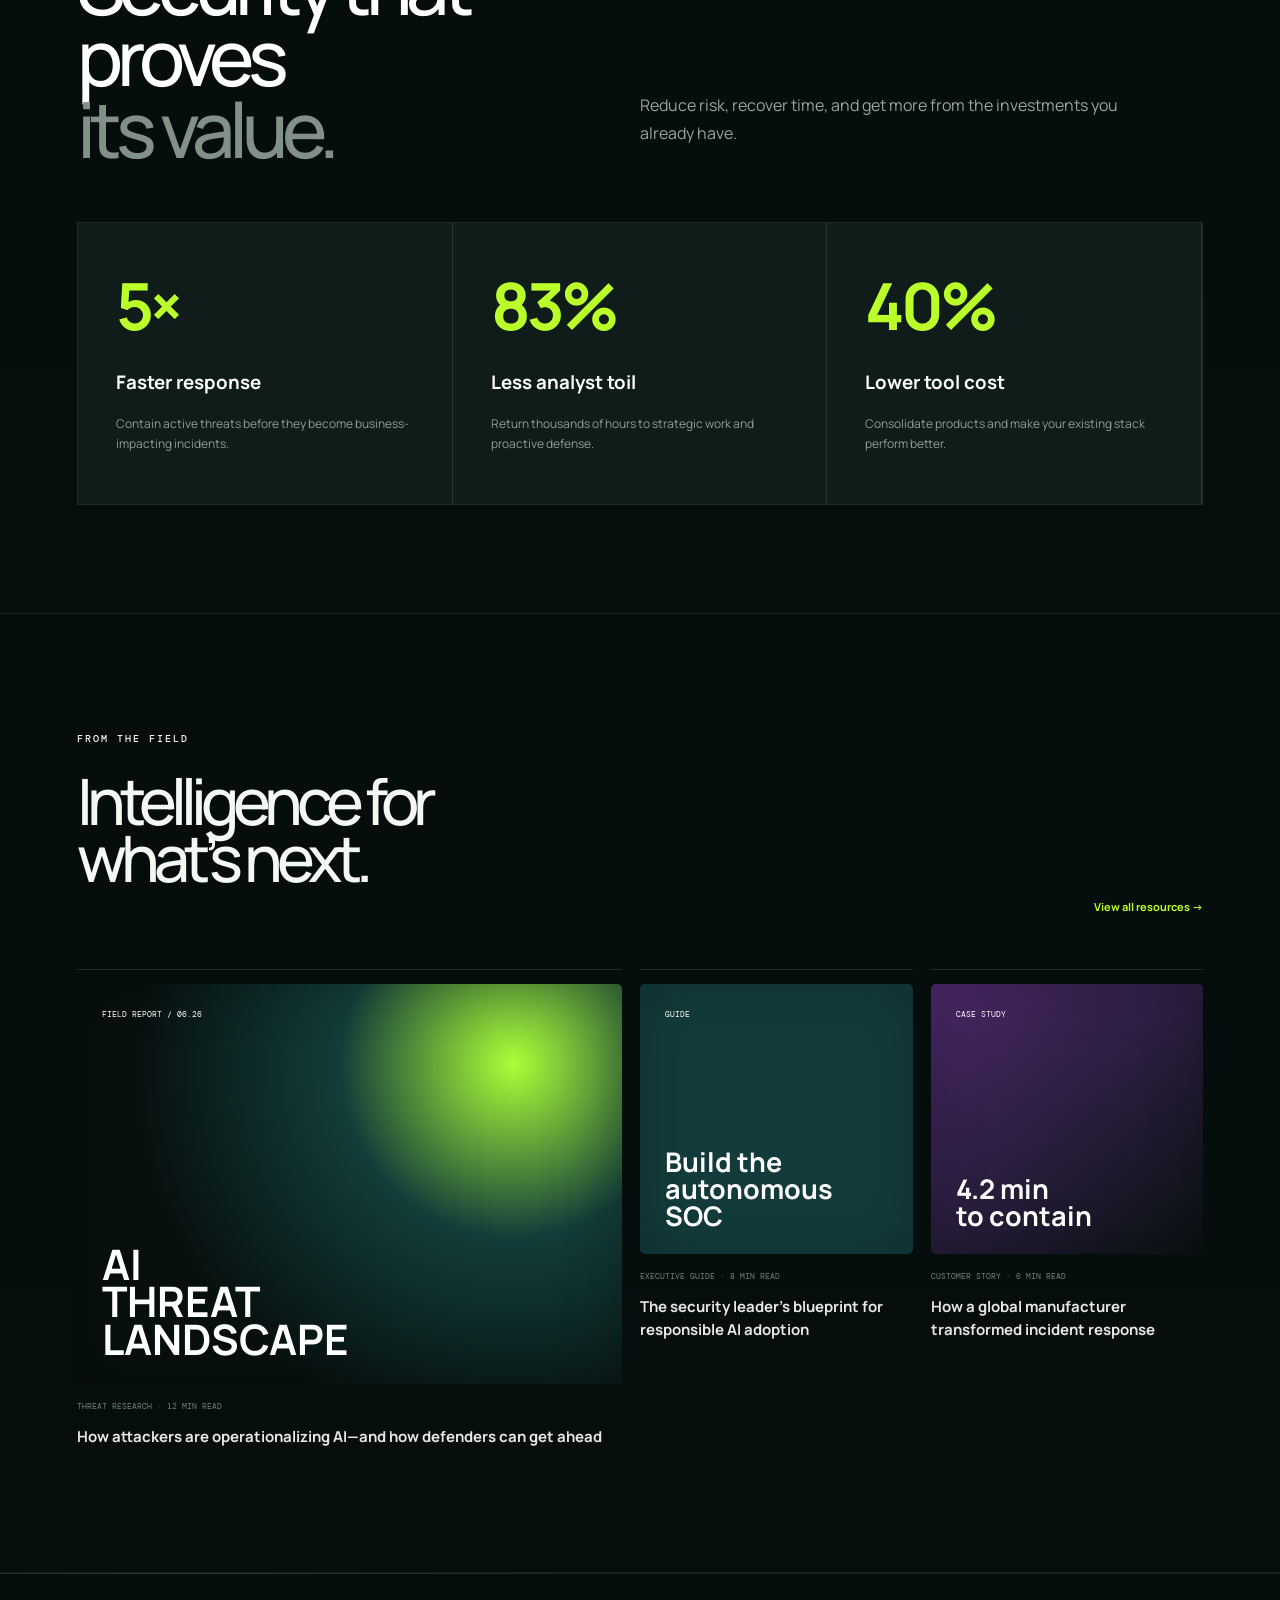
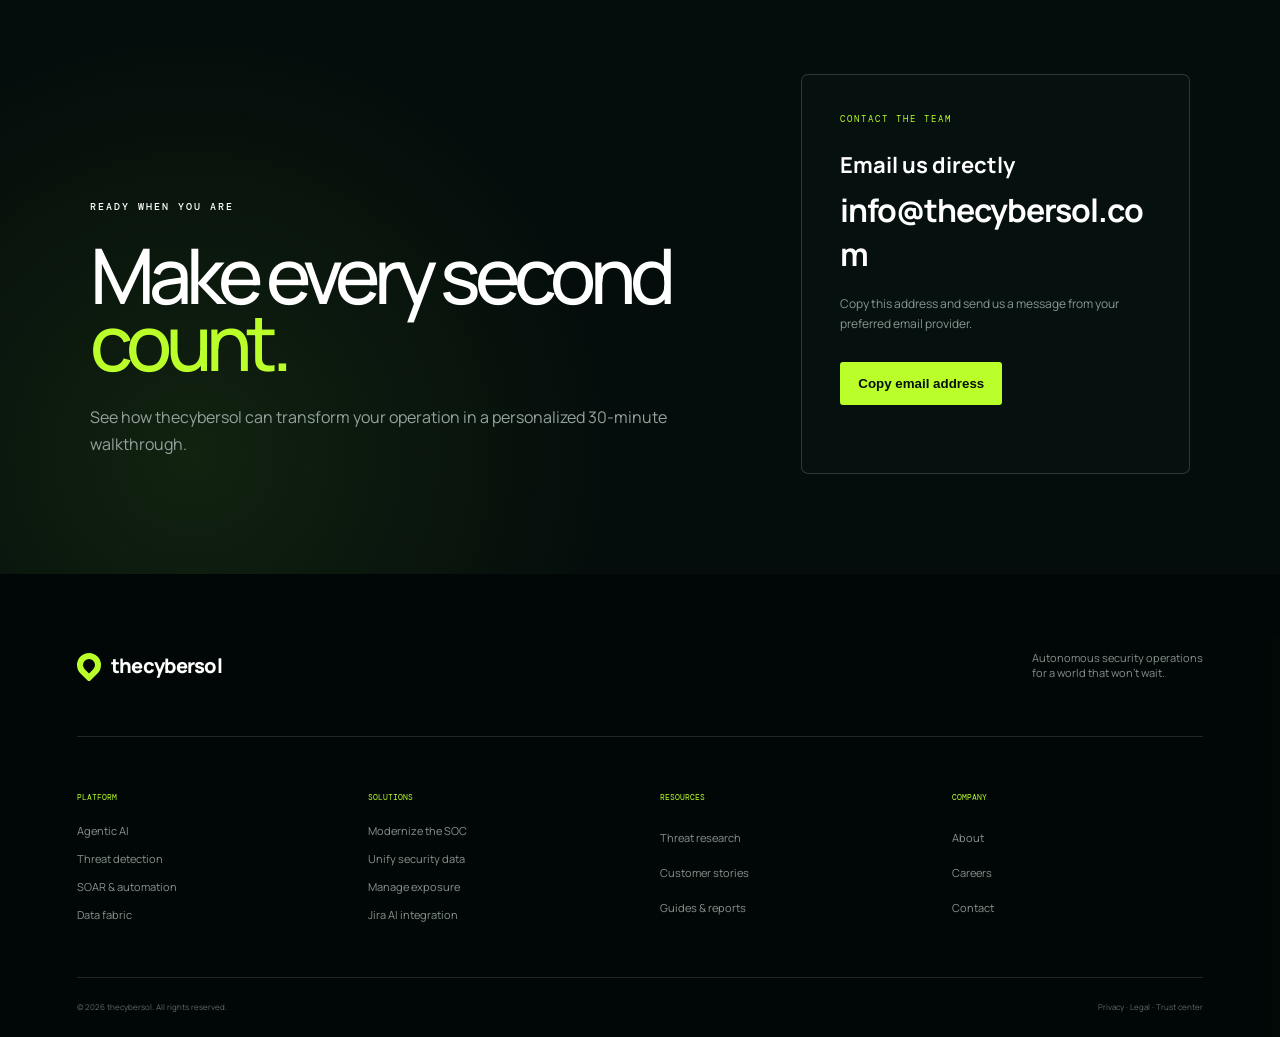
==== commit 5203fa68: "Answer general chatbot questions contextually" ====
--- a/index.html
+++ b/index.html
@@ -1,4 +1,4 @@
-<!doctype html><html lang="en"><head><meta charset="utf-8"><meta name="viewport" content="width=device-width,initial-scale=1"><meta name="description" content="thecybersol unifies detection, investigation and response with agentic AI."><title>thecybersol | Autonomous Security Operations</title><link rel="preconnect" href="https://fonts.googleapis.com"><link rel="preconnect" href="https://fonts.gstatic.com" crossorigin><link href="https://fonts.googleapis.com/css2?family=DM+Mono:wght@400;500&family=Manrope:wght@400;500;600;700;800&display=swap" rel="stylesheet"><link rel="stylesheet" href="cyber.css?v=wide-8"><link rel="stylesheet" href="dark-theme.css?v=wide-8"><link rel="stylesheet" href="products.css?v=wide-8"><link rel="stylesheet" href="choice.css?v=wide-8"><link rel="stylesheet" href="jira-blue.css?v=wide-8"><link rel="stylesheet" href="no-numbers.css?v=wide-8"><link rel="stylesheet" href="resource-modal.css?v=wide-8"><link rel="stylesheet" href="live-theme.css?v=wide-8"><link rel="stylesheet" href="vivid-live.css?v=wide-8"><link rel="stylesheet" href="clean-polish.css?v=contact-9"><link rel="stylesheet" href="direct-contact.css?v=contact-9"><link rel="stylesheet" href="chatbot.css?v=chat-2"><link rel="stylesheet" href="chat-visible.css?v=chat-3"><script src="chatbot.js?v=chat-4" defer></script><script src="cyber.js?v=contact-9" defer></script></head><body>
+<!doctype html><html lang="en"><head><meta charset="utf-8"><meta name="viewport" content="width=device-width,initial-scale=1"><meta name="description" content="thecybersol unifies detection, investigation and response with agentic AI."><title>thecybersol | Autonomous Security Operations</title><link rel="preconnect" href="https://fonts.googleapis.com"><link rel="preconnect" href="https://fonts.gstatic.com" crossorigin><link href="https://fonts.googleapis.com/css2?family=DM+Mono:wght@400;500&family=Manrope:wght@400;500;600;700;800&display=swap" rel="stylesheet"><link rel="stylesheet" href="cyber.css?v=wide-8"><link rel="stylesheet" href="dark-theme.css?v=wide-8"><link rel="stylesheet" href="products.css?v=wide-8"><link rel="stylesheet" href="choice.css?v=wide-8"><link rel="stylesheet" href="jira-blue.css?v=wide-8"><link rel="stylesheet" href="no-numbers.css?v=wide-8"><link rel="stylesheet" href="resource-modal.css?v=wide-8"><link rel="stylesheet" href="live-theme.css?v=wide-8"><link rel="stylesheet" href="vivid-live.css?v=wide-8"><link rel="stylesheet" href="clean-polish.css?v=contact-9"><link rel="stylesheet" href="direct-contact.css?v=contact-9"><link rel="stylesheet" href="chatbot.css?v=chat-2"><link rel="stylesheet" href="chat-visible.css?v=chat-3"><script src="chatbot.js?v=chat-5" defer></script><script src="cyber.js?v=contact-9" defer></script></head><body>
 <a class="skip" href="#main">Skip to content</a>
 <header><a class="logo" href="#"><i></i>thecybersol</a><button class="menu" aria-expanded="false">Menu</button><nav><a href="#choose">Choose a product</a><a href="#cyber">Cyber Operations</a><a href="#jira">Jira AI Integration</a><a href="#results">Why thecybersol</a></nav><a class="outline" href="#demo">Get a demo →</a></header>
 <main id="main"><section class="choice-gateway" id="choose"><div class="choice-head"><p class="eyebrow">CHOOSE YOUR SOLUTION</p><h1>What do you want<br>to transform?</h1><p>Two focused products. Select the solution that matches your goal.</p></div><div class="choice-grid"><a class="choice cyber-choice" href="#cyber"><span class="choice-number">01 / SECURITY</span><i>✣</i><div><h2>Cybersecurity<br>Operations</h2><p>Detect, investigate, and contain threats with autonomous AI.</p><b>Enter Cyber Operations →</b></div></a><a class="choice jira-choice" href="#jira"><span class="choice-number">02 / WORKFLOW</span><div class="choice-jira"><i></i><i></i><i></i></div><div><h2>Jira AI<br>Integration</h2><p>Create, route, and manage Jira work through intelligent virtual agents.</p><b>Enter Jira Integration →</b></div></a></div><small class="choice-note">You can return here anytime to switch products.</small></section><section class="hero" id="cyber"><img src="assets/cybersol-hero.png" alt="Abstract illuminated cybersecurity data network"><div class="shade"></div><div class="hero-copy"><p class="eyebrow"><i></i>CYBERSECURITY OPERATIONS</p><h1>Move faster<br>than the <em>threat.</em></h1><p>Unify your data, tools, and team with an AI-driven platform that detects, investigates, and contains threats in minutes.</p><div class="actions"><a class="btn" href="#demo">See Cyber Operations →</a><a href="#platform">Explore cyber features ↓</a></div></div><div class="metrics"><div><strong data-count="4.2">0</strong><b> MIN</b><small>MEAN TIME TO CONTAIN</small></div><div><strong data-count="97">0</strong><b>%</b><small>ALERT NOISE REDUCED</small></div><div><strong data-count="24">0</strong><b>/7</b><small>AUTONOMOUS COVERAGE</small></div></div></section>
